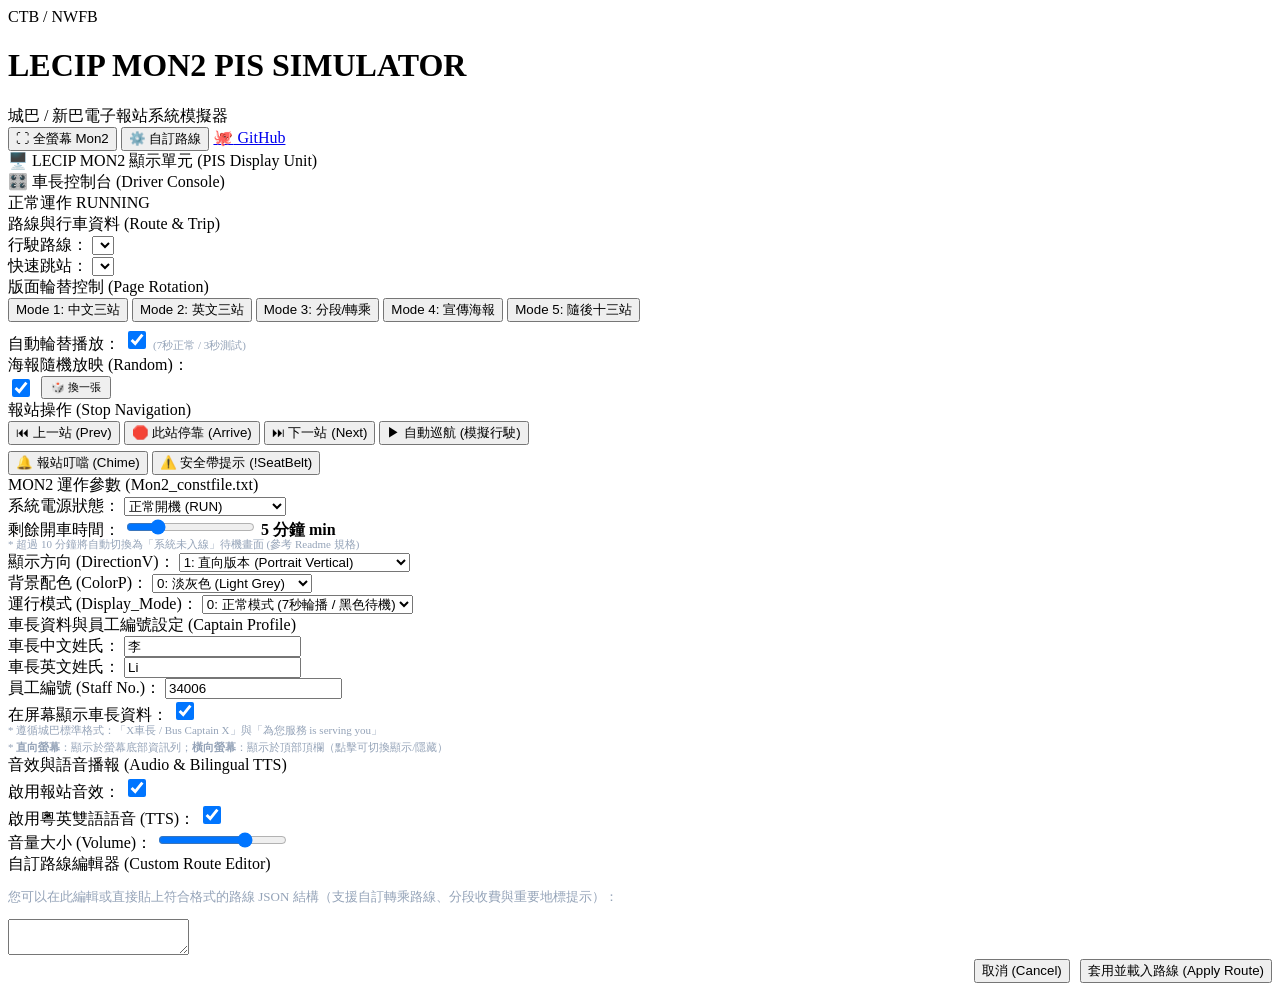
==== index.html @ 0ca1d541 "Add files via upload" ====
<!DOCTYPE html>
<html lang="zh-HK">
<head>
  <meta charset="UTF-8">
  <meta name="viewport" content="width=device-width, initial-scale=1.0">
  <title>CTB LECIP MON2 SIMULATOR | 城巴旅客資訊系統模擬器</title>
  <link rel="stylesheet" href="css/style.css">
</head>
<body>
  <!-- Top Navigation Bar -->
  <header class="app-topbar">
    <div class="brand-title">
      <span class="ctb-badge">CTB / NWFB</span>
      <h1 class="app-title-text">LECIP MON2 PIS SIMULATOR</h1>
      <span class="app-subtitle">城巴 / 新巴電子報站系統模擬器</span>
    </div>
    <div class="topbar-actions">
      <button class="btn-top" id="btn-fullscreen" title="全螢幕顯示報站屏幕">
        <span>⛶</span> 全螢幕 Mon2
      </button>
      <button class="btn-top" id="btn-custom-route" title="檢視或匯入自訂路線 JSON">
        <span>⚙️</span> 自訂路線
      </button>
      <a href="https://github.com" target="_blank" class="btn-top" title="GitHub 倉庫">
        <span>🐙</span> GitHub
      </a>
    </div>
  </header>

  <!-- Main Workspace -->
  <div class="app-workspace">
    <!-- Left: Mon2 Screen Viewport -->
    <div class="display-viewport-container">
      <div class="viewport-toolbar">
        <span>🖥️ LECIP MON2 顯示單元 (PIS Display Unit)</span>
      </div>

      <div class="screen-housing">
        <div class="housing-bolt bolt-tl"></div>
        <div class="housing-bolt bolt-tr"></div>
        <div class="housing-bolt bolt-bl"></div>
        <div class="housing-bolt bolt-br"></div>

        <!-- Render Target -->
        <div id="mon2-display-container"></div>
      </div>
    </div>

    <!-- Right: Driver / Simulator Control Console -->
    <div class="control-console">
      <div class="console-header">
        <div class="console-title">
          <span>🎛️ 車長控制台 (Driver Console)</span>
        </div>
        <div class="console-status-pill" id="console-status-pill">
          正常運作 RUNNING
        </div>
      </div>

      <!-- 1. Route & Trip Selector -->
      <div class="console-section">
        <div class="section-label">路線與行車資料 (Route & Trip)</div>
        <div class="form-row">
          <label for="ctrl-route-select">行駛路線：</label>
          <select id="ctrl-route-select" class="form-select">
            <!-- Dynamically populated -->
          </select>
        </div>
        <div class="form-row">
          <label for="ctrl-stop-select">快速跳站：</label>
          <select id="ctrl-stop-select" class="form-select">
            <!-- Dynamically populated -->
          </select>
        </div>
      </div>

      <!-- 2.5 版面輪替控制 (Page Rotation Controls) -->
      <div class="console-section">
        <div class="section-label">版面輪替控制 (Page Rotation)</div>
        <div class="rotation-pills-bar">
          <button class="btn-pill pill-active" data-mode="1" id="pill-m1">Mode 1: 中文三站</button>
          <button class="btn-pill" data-mode="2" id="pill-m2">Mode 2: 英文三站</button>
          <button class="btn-pill" data-mode="3" id="pill-m3">Mode 3: 分段/轉乘</button>
          <button class="btn-pill" data-mode="4" id="pill-m4">Mode 4: 宣傳海報</button>
          <button class="btn-pill" data-mode="5" id="pill-m5">Mode 5: 隨後十三站</button>
        </div>
        <div class="form-row" style="margin-top: 6px;">
          <label for="ctrl-cycle-enable">自動輪替播放：</label>
          <input type="checkbox" id="ctrl-cycle-enable" checked style="width: 18px; height: 18px;">
          <span style="font-size: 11px; color: #94A3B8;">(7秒正常 / 3秒測試)</span>
        </div>
        <div class="form-row">
          <label for="ctrl-random-poster">海報隨機放映 (Random)：</label>
          <div style="display: flex; align-items: center; gap: 8px;">
            <input type="checkbox" id="ctrl-random-poster" checked style="width: 18px; height: 18px;" title="實車邏輯：海報隨機抽取播放">
            <button class="btn-top" id="btn-shuffle-poster" style="padding: 2px 8px; font-size: 11px;" title="立即隨機更換下一張海報">🎲 換一張</button>
          </div>
        </div>
      </div>

      <!-- 2. Primary Navigation Controls -->
      <div class="console-section">
        <div class="section-label">報站操作 (Stop Navigation)</div>
        <div class="controls-grid">
          <button class="btn-ctrl" id="btn-prev-stop" title="回到上一站">
            <span>⏮</span> 上一站 (Prev)
          </button>
          <button class="btn-ctrl btn-success" id="btn-arrive-stop" title="切換為「此站 This stop」狀態">
            <span>🛑</span> 此站停靠 (Arrive)
          </button>
          <button class="btn-ctrl btn-primary" id="btn-next-stop" title="開車前往下一站">
            <span>⏭</span> 下一站 (Next)
          </button>
          <button class="btn-ctrl" id="btn-auto-play" title="以定時器模擬自動行駛">
            <span>▶</span> 自動巡航 (模擬行駛)
          </button>
        </div>

        <div class="controls-grid" style="margin-top: 6px;">
          <button class="btn-ctrl" id="btn-chime-only" title="播放經典叮噹提示音">
            <span>🔔</span> 報站叮噹 (Chime)
          </button>
          <button class="btn-ctrl" id="btn-seatbelt-alert" title="觸發 !SeatBelt 安全帶警報">
            <span>⚠️</span> 安全帶提示 (!SeatBelt)
          </button>
        </div>
      </div>

      <!-- 3. Mon2 Parameter Configurations (From OMSI 2 Mon2_constfile) -->
      <div class="console-section">
        <div class="section-label">MON2 運作參數 (Mon2_constfile.txt)</div>

        <div class="form-row">
          <label for="ctrl-power-select">系統電源狀態：</label>
          <select id="ctrl-power-select" class="form-select">
            <option value="RUN" selected>正常開機 (RUN)</option>
            <option value="STANDBY">待機未入線 (STANDBY)</option>
            <option value="OFF">關閉電源 (OFF)</option>
          </select>
        </div>

        <div class="form-row">
          <label for="ctrl-dep-timer">剩餘開車時間：</label>
          <input type="range" id="ctrl-dep-timer" min="1" max="20" value="5" style="flex:1;">
          <span id="val-dep-timer" style="min-width: 80px; text-align: right; font-weight: bold;">5 分鐘 min</span>
        </div>
        <div style="font-size: 11px; color: #94A3B8; margin-top: -4px;">
          * 超過 10 分鐘將自動切換為「系統未入線」待機畫面 (參考 Readme 規格)
        </div>

        <div class="form-row">
          <label for="ctrl-orient-select">顯示方向 (DirectionV)：</label>
          <select id="ctrl-orient-select" class="form-select">
            <option value="1" selected>1: 直向版本 (Portrait Vertical)</option>
            <option value="0">0: 橫向版本 (Landscape Horizontal)</option>
          </select>
        </div>

        <div class="form-row">
          <label for="ctrl-color-select">背景配色 (ColorP)：</label>
          <select id="ctrl-color-select" class="form-select">
            <option value="0" selected>0: 淡灰色 (Light Grey)</option>
            <option value="1">1: 淡紫色 (Light Purple)</option>
          </select>
        </div>

        <div class="form-row">
          <label for="ctrl-mode-select">運行模式 (Display_Mode)：</label>
          <select id="ctrl-mode-select" class="form-select">
            <option value="0" selected>0: 正常模式 (7秒輪播 / 黑色待機)</option>
            <option value="1">1: 測試模式 (3秒輪播 / 藍色待機)</option>
          </select>
        </div>

      </div>

      <!-- 4. 車長資料與員工編號自訂 (Captain Profile & Driver ID) -->
      <div class="console-section">
        <div class="section-label">車長資料與員工編號設定 (Captain Profile)</div>
        <div class="form-row">
          <label for="ctrl-driver-surname-zh">車長中文姓氏：</label>
          <input type="text" id="ctrl-driver-surname-zh" value="李" class="form-input" placeholder="例如 李 或 黃">
        </div>
        <div class="form-row">
          <label for="ctrl-driver-surname-en">車長英文姓氏：</label>
          <input type="text" id="ctrl-driver-surname-en" value="Li" class="form-input" placeholder="例如 Li 或 Huang">
        </div>
        <div class="form-row">
          <label for="ctrl-driver-id">員工編號 (Staff No.)：</label>
          <input type="text" id="ctrl-driver-id" value="34006" class="form-input" placeholder="例如 34006 或 62075">
        </div>
        <div class="form-row">
          <label for="ctrl-driver-logged">在屏幕顯示車長資料：</label>
          <input type="checkbox" id="ctrl-driver-logged" checked style="width: 18px; height: 18px;">
        </div>
        <div style="font-size: 11px; color: #94A3B8; margin-top: -4px; line-height: 1.5;">
          * 遵循城巴標準格式：「X車長 / Bus Captain X」與「為您服務 is serving you」<br>
          * <strong>直向螢幕</strong>：顯示於螢幕底部資訊列；<strong>橫向螢幕</strong>：顯示於頂部頂欄（點擊可切換顯示/隱藏）
        </div>
      </div>

      <!-- 4. Audio & Bilingual TTS -->
      <div class="console-section">
        <div class="section-label">音效與語音播報 (Audio & Bilingual TTS)</div>
        <div class="form-row">
          <label>啟用報站音效：</label>
          <input type="checkbox" id="ctrl-audio-enable" checked style="width: 18px; height: 18px;">
        </div>
        <div class="form-row">
          <label>啟用粵英雙語語音 (TTS)：</label>
          <input type="checkbox" id="ctrl-tts-enable" checked style="width: 18px; height: 18px;">
        </div>
        <div class="form-row">
          <label for="ctrl-volume">音量大小 (Volume)：</label>
          <input type="range" id="ctrl-volume" min="0" max="1" step="0.05" value="0.7" style="flex:1;">
        </div>
      </div>
    </div>
  </div>

  <!-- Custom Route JSON Modal -->
  <div id="custom-modal" class="modal-overlay hidden">
    <div class="modal-card">
      <div class="modal-title">自訂路線編輯器 (Custom Route Editor)</div>
      <p style="font-size: 13px; color: #94A3B8;">
        您可以在此編輯或直接貼上符合格式的路線 JSON 結構（支援自訂轉乘路線、分段收費與重要地標提示）：
      </p>
      <textarea id="custom-json-input" class="json-textarea"></textarea>
      <div style="display: flex; justify-content: flex-end; gap: 10px;">
        <button class="btn-ctrl" id="btn-close-modal">取消 (Cancel)</button>
        <button class="btn-ctrl btn-primary" id="btn-save-custom">套用並載入路線 (Apply Route)</button>
      </div>
    </div>
  </div>

  <!-- Scripts -->
  <script src="js/data.js"></script>
  <script src="js/audio.js"></script>
  <script src="js/mon2-display.js"></script>
  <script src="js/controller.js"></script>
  <script src="js/app.js"></script>
</body>
</html>
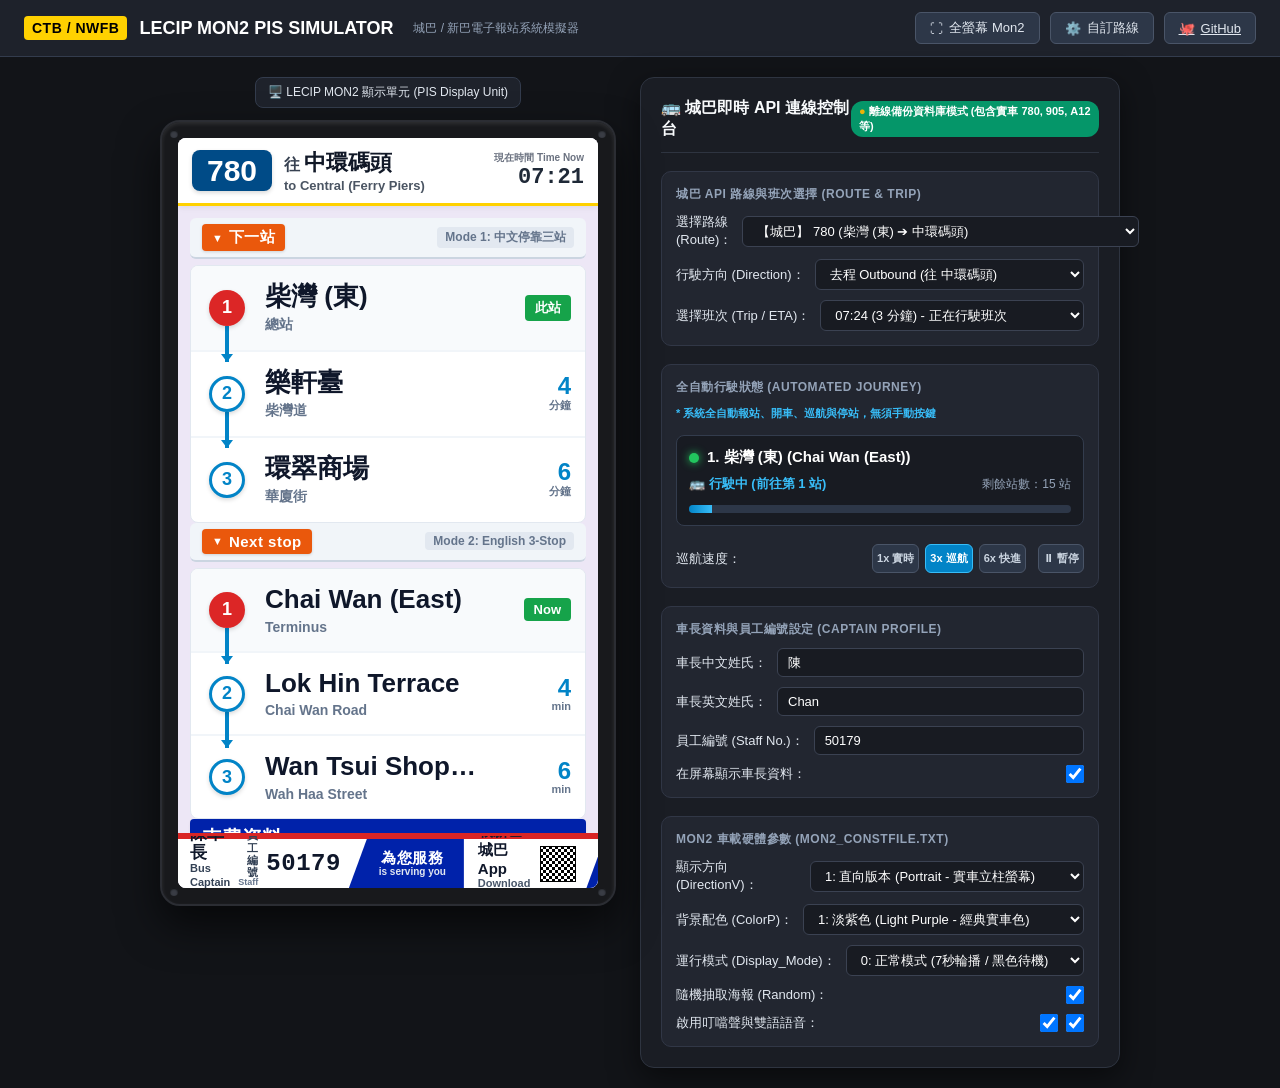
==== commit a40d6d69: "Add files via upload" ====
--- a/index.html
+++ b/index.html
@@ -46,124 +46,121 @@
       </div>
     </div>
 
-    <!-- Right: Driver / Simulator Control Console -->
+    <!-- Right: Driver / Simulator Control Console (Automated Citybus API Engine) -->
     <div class="control-console">
       <div class="console-header">
         <div class="console-title">
-          <span>🎛️ 車長控制台 (Driver Console)</span>
-        </div>
-        <div class="console-status-pill" id="console-status-pill">
-          正常運作 RUNNING
-        </div>
-      </div>
-
-      <!-- 1. Route & Trip Selector -->
-      <div class="console-section">
-        <div class="section-label">路線與行車資料 (Route & Trip)</div>
-        <div class="form-row">
-          <label for="ctrl-route-select">行駛路線：</label>
-          <select id="ctrl-route-select" class="form-select">
-            <!-- Dynamically populated -->
-          </select>
-        </div>
-        <div class="form-row">
-          <label for="ctrl-stop-select">快速跳站：</label>
-          <select id="ctrl-stop-select" class="form-select">
-            <!-- Dynamically populated -->
-          </select>
-        </div>
-      </div>
-
-      <!-- 2.5 版面輪替控制 (Page Rotation Controls) -->
-      <div class="console-section">
-        <div class="section-label">版面輪替控制 (Page Rotation)</div>
-        <div class="rotation-pills-bar">
-          <button class="btn-pill pill-active" data-mode="1" id="pill-m1">Mode 1: 中文三站</button>
-          <button class="btn-pill" data-mode="2" id="pill-m2">Mode 2: 英文三站</button>
-          <button class="btn-pill" data-mode="3" id="pill-m3">Mode 3: 分段/轉乘</button>
-          <button class="btn-pill" data-mode="4" id="pill-m4">Mode 4: 宣傳海報</button>
-          <button class="btn-pill" data-mode="5" id="pill-m5">Mode 5: 隨後十三站</button>
-        </div>
-        <div class="form-row" style="margin-top: 6px;">
-          <label for="ctrl-cycle-enable">自動輪替播放：</label>
-          <input type="checkbox" id="ctrl-cycle-enable" checked style="width: 18px; height: 18px;">
-          <span style="font-size: 11px; color: #94A3B8;">(7秒正常 / 3秒測試)</span>
-        </div>
-        <div class="form-row">
-          <label for="ctrl-random-poster">海報隨機放映 (Random)：</label>
-          <div style="display: flex; align-items: center; gap: 8px;">
-            <input type="checkbox" id="ctrl-random-poster" checked style="width: 18px; height: 18px;" title="實車邏輯：海報隨機抽取播放">
-            <button class="btn-top" id="btn-shuffle-poster" style="padding: 2px 8px; font-size: 11px;" title="立即隨機更換下一張海報">🎲 換一張</button>
-          </div>
-        </div>
-      </div>
-
-      <!-- 2. Primary Navigation Controls -->
-      <div class="console-section">
-        <div class="section-label">報站操作 (Stop Navigation)</div>
-        <div class="controls-grid">
-          <button class="btn-ctrl" id="btn-prev-stop" title="回到上一站">
-            <span>⏮</span> 上一站 (Prev)
-          </button>
-          <button class="btn-ctrl btn-success" id="btn-arrive-stop" title="切換為「此站 This stop」狀態">
-            <span>🛑</span> 此站停靠 (Arrive)
-          </button>
-          <button class="btn-ctrl btn-primary" id="btn-next-stop" title="開車前往下一站">
-            <span>⏭</span> 下一站 (Next)
-          </button>
-          <button class="btn-ctrl" id="btn-auto-play" title="以定時器模擬自動行駛">
-            <span>▶</span> 自動巡航 (模擬行駛)
-          </button>
-        </div>
-
-        <div class="controls-grid" style="margin-top: 6px;">
-          <button class="btn-ctrl" id="btn-chime-only" title="播放經典叮噹提示音">
-            <span>🔔</span> 報站叮噹 (Chime)
-          </button>
-          <button class="btn-ctrl" id="btn-seatbelt-alert" title="觸發 !SeatBelt 安全帶警報">
-            <span>⚠️</span> 安全帶提示 (!SeatBelt)
-          </button>
-        </div>
-      </div>
-
-      <!-- 3. Mon2 Parameter Configurations (From OMSI 2 Mon2_constfile) -->
-      <div class="console-section">
-        <div class="section-label">MON2 運作參數 (Mon2_constfile.txt)</div>
-
-        <div class="form-row">
-          <label for="ctrl-power-select">系統電源狀態：</label>
-          <select id="ctrl-power-select" class="form-select">
-            <option value="RUN" selected>正常開機 (RUN)</option>
-            <option value="STANDBY">待機未入線 (STANDBY)</option>
-            <option value="OFF">關閉電源 (OFF)</option>
-          </select>
-        </div>
-
-        <div class="form-row">
-          <label for="ctrl-dep-timer">剩餘開車時間：</label>
-          <input type="range" id="ctrl-dep-timer" min="1" max="20" value="5" style="flex:1;">
-          <span id="val-dep-timer" style="min-width: 80px; text-align: right; font-weight: bold;">5 分鐘 min</span>
-        </div>
-        <div style="font-size: 11px; color: #94A3B8; margin-top: -4px;">
-          * 超過 10 分鐘將自動切換為「系統未入線」待機畫面 (參考 Readme 規格)
-        </div>
-
+          <span>🚌 城巴即時 API 連線控制台</span>
+        </div>
+        <div class="console-status-pill" id="api-status-badge">
+          ● 連接 DATA.GOV.HK API...
+        </div>
+      </div>
+
+      <!-- 1. Citybus API: Route, Direction & Trip (路線、方向、班次選擇) -->
+      <div class="console-section">
+        <div class="section-label">城巴 API 路線與班次選擇 (Route & Trip)</div>
+        
+        <div class="form-row">
+          <label for="api-route-select">選擇路線 (Route)：</label>
+          <select id="api-route-select" class="form-select">
+            <option value="780">【城巴】780 (柴灣(東) ➔ 中環碼頭)</option>
+            <option value="905">【城巴】905 (會展站 ➔ 荔枝角(盈暉臺))</option>
+            <option value="A12">【機場快線】A12 (機場 ➔ 小西灣(藍灣半島))</option>
+            <option value="702">【城巴】702 (海麗邨 ➔ 又一村(達之路))</option>
+            <option value="A21">【機場快線】A21 (紅磡站 ➔ 機場)</option>
+            <option value="8P">【城巴】8P (小西灣 ➔ 灣仔北)</option>
+            <option value="H1">【人力車】H1 (中環天星碼頭 ➔ 尖沙咀)</option>
+          </select>
+        </div>
+
+        <div class="form-row">
+          <label for="api-dir-select">行駛方向 (Direction)：</label>
+          <select id="api-dir-select" class="form-select">
+            <option value="outbound" selected>去程 Outbound</option>
+            <option value="inbound">回程 Inbound</option>
+          </select>
+        </div>
+
+        <div class="form-row">
+          <label for="api-trip-select">選擇班次 (Trip / ETA)：</label>
+          <select id="api-trip-select" class="form-select">
+            <option value="trip_1">正在獲取即時班次抵站時間...</option>
+          </select>
+        </div>
+      </div>
+
+      <!-- 2. Fully Automated Trip Engine (全自動行駛進度，無任何手動按鍵) -->
+      <div class="console-section">
+        <div class="section-label">全自動行駛狀態 (Automated Journey)</div>
+        <div style="font-size: 11px; color: #38BDF8; font-weight: bold; margin-bottom: 4px;">
+          * 系統全自動報站、開車、巡航與停站，無須手動按鍵
+        </div>
+
+        <div class="trip-live-card">
+          <div class="live-stop-header">
+            <span class="live-pulse-dot"></span>
+            <span id="live-current-stop-name" style="font-size: 15px; font-weight: 900; color: #FFF;">載入中...</span>
+          </div>
+          <div class="live-status-row">
+            <div id="live-trip-status-text" style="font-size: 13px; font-weight: 700;">🚌 行駛中</div>
+            <div id="live-remaining-stops" style="font-size: 12px; color: #94A3B8;">剩餘站數：計算中</div>
+          </div>
+          <div class="live-progress-container">
+            <div class="live-progress-bar" id="live-trip-progress-bar" style="width: 10%;"></div>
+          </div>
+        </div>
+
+        <!-- Speed Controls -->
+        <div class="form-row" style="margin-top: 8px;">
+          <label>巡航速度：</label>
+          <div class="speed-buttons-group">
+            <button class="btn-pill" id="btn-speed-1" title="1x 實時真實時間">1x 實時</button>
+            <button class="btn-pill pill-active" id="btn-speed-3" title="3x 常用巡航">3x 巡航</button>
+            <button class="btn-pill" id="btn-speed-6" title="6x 快速演示">6x 快進</button>
+            <button class="btn-pill btn-danger" id="btn-trip-pause" style="margin-left: 6px;"><span>⏸</span> 暫停</button>
+          </div>
+        </div>
+      </div>
+
+      <!-- 3. Driver & Vehicle Configuration (車長自訂與車載設定) -->
+      <div class="console-section">
+        <div class="section-label">車長資料與員工編號設定 (Captain Profile)</div>
+        <div class="form-row">
+          <label for="ctrl-driver-surname-zh">車長中文姓氏：</label>
+          <input type="text" id="ctrl-driver-surname-zh" value="陳" class="form-input" placeholder="例如 陳 或 李">
+        </div>
+        <div class="form-row">
+          <label for="ctrl-driver-surname-en">車長英文姓氏：</label>
+          <input type="text" id="ctrl-driver-surname-en" value="Chan" class="form-input" placeholder="例如 Chan 或 Li">
+        </div>
+        <div class="form-row">
+          <label for="ctrl-driver-id">員工編號 (Staff No.)：</label>
+          <input type="text" id="ctrl-driver-id" value="50179" class="form-input" placeholder="例如 50179">
+        </div>
+        <div class="form-row">
+          <label for="ctrl-driver-logged">在屏幕顯示車長資料：</label>
+          <input type="checkbox" id="ctrl-driver-logged" checked style="width: 18px; height: 18px;">
+        </div>
+      </div>
+
+      <!-- 4. Mon2 Hardware Parameters -->
+      <div class="console-section">
+        <div class="section-label">MON2 車載硬體參數 (Mon2_constfile.txt)</div>
         <div class="form-row">
           <label for="ctrl-orient-select">顯示方向 (DirectionV)：</label>
           <select id="ctrl-orient-select" class="form-select">
-            <option value="1" selected>1: 直向版本 (Portrait Vertical)</option>
-            <option value="0">0: 橫向版本 (Landscape Horizontal)</option>
-          </select>
-        </div>
-
+            <option value="1" selected>1: 直向版本 (Portrait - 實車立柱螢幕)</option>
+            <option value="0">0: 橫向版本 (Landscape - 實車橫向螢幕)</option>
+          </select>
+        </div>
         <div class="form-row">
           <label for="ctrl-color-select">背景配色 (ColorP)：</label>
           <select id="ctrl-color-select" class="form-select">
-            <option value="0" selected>0: 淡灰色 (Light Grey)</option>
-            <option value="1">1: 淡紫色 (Light Purple)</option>
-          </select>
-        </div>
-
+            <option value="1" selected>1: 淡紫色 (Light Purple - 經典實車色)</option>
+            <option value="0">0: 淡灰色 (Light Grey)</option>
+          </select>
+        </div>
         <div class="form-row">
           <label for="ctrl-mode-select">運行模式 (Display_Mode)：</label>
           <select id="ctrl-mode-select" class="form-select">
@@ -171,51 +168,18 @@
             <option value="1">1: 測試模式 (3秒輪播 / 藍色待機)</option>
           </select>
         </div>
-
-      </div>
-
-      <!-- 4. 車長資料與員工編號自訂 (Captain Profile & Driver ID) -->
-      <div class="console-section">
-        <div class="section-label">車長資料與員工編號設定 (Captain Profile)</div>
-        <div class="form-row">
-          <label for="ctrl-driver-surname-zh">車長中文姓氏：</label>
-          <input type="text" id="ctrl-driver-surname-zh" value="李" class="form-input" placeholder="例如 李 或 黃">
-        </div>
-        <div class="form-row">
-          <label for="ctrl-driver-surname-en">車長英文姓氏：</label>
-          <input type="text" id="ctrl-driver-surname-en" value="Li" class="form-input" placeholder="例如 Li 或 Huang">
-        </div>
-        <div class="form-row">
-          <label for="ctrl-driver-id">員工編號 (Staff No.)：</label>
-          <input type="text" id="ctrl-driver-id" value="34006" class="form-input" placeholder="例如 34006 或 62075">
-        </div>
-        <div class="form-row">
-          <label for="ctrl-driver-logged">在屏幕顯示車長資料：</label>
-          <input type="checkbox" id="ctrl-driver-logged" checked style="width: 18px; height: 18px;">
-        </div>
-        <div style="font-size: 11px; color: #94A3B8; margin-top: -4px; line-height: 1.5;">
-          * 遵循城巴標準格式：「X車長 / Bus Captain X」與「為您服務 is serving you」<br>
-          * <strong>直向螢幕</strong>：顯示於螢幕底部資訊列；<strong>橫向螢幕</strong>：顯示於頂部頂欄（點擊可切換顯示/隱藏）
-        </div>
-      </div>
-
-      <!-- 4. Audio & Bilingual TTS -->
-      <div class="console-section">
-        <div class="section-label">音效與語音播報 (Audio & Bilingual TTS)</div>
-        <div class="form-row">
-          <label>啟用報站音效：</label>
-          <input type="checkbox" id="ctrl-audio-enable" checked style="width: 18px; height: 18px;">
-        </div>
-        <div class="form-row">
-          <label>啟用粵英雙語語音 (TTS)：</label>
-          <input type="checkbox" id="ctrl-tts-enable" checked style="width: 18px; height: 18px;">
-        </div>
-        <div class="form-row">
-          <label for="ctrl-volume">音量大小 (Volume)：</label>
-          <input type="range" id="ctrl-volume" min="0" max="1" step="0.05" value="0.7" style="flex:1;">
-        </div>
-      </div>
-    </div>
+        <div class="form-row">
+          <label for="ctrl-random-poster">隨機抽取海報 (Random)：</label>
+          <input type="checkbox" id="ctrl-random-poster" checked style="width: 18px; height: 18px;">
+        </div>
+        <div class="form-row">
+          <label for="ctrl-audio-enable">啟用叮噹聲與雙語語音：</label>
+          <div style="display: flex; gap: 8px;">
+            <input type="checkbox" id="ctrl-audio-enable" checked style="width: 18px; height: 18px;">
+            <input type="checkbox" id="ctrl-tts-enable" checked style="width: 18px; height: 18px;" title="粵英雙語語音廣播">
+          </div>
+        </div>
+      </div></div>
   </div>
 
   <!-- Custom Route JSON Modal -->
@@ -235,6 +199,7 @@
 
   <!-- Scripts -->
   <script src="js/data.js"></script>
+  <script src="js/ctb-api.js"></script>
   <script src="js/audio.js"></script>
   <script src="js/mon2-display.js"></script>
   <script src="js/controller.js"></script>
--- a/css/style.css
+++ b/css/style.css
@@ -0,0 +1,2568 @@
+/* ==========================================================================
+   CTB LECIP MON2 SIMULATOR - STYLESHEET
+   Authentic Citybus / NWFB LECIP Mon2 Passenger Information System (PIS)
+   ========================================================================== */
+
+:root {
+  --ctb-yellow: #FFD100;
+  --ctb-blue: #004B87;
+  --ctb-red: #D92525;
+  --ctb-navy: #002B49;
+  --cityflyer-red: #7A0016;
+  --cityflyer-gold: #E5A823;
+  --rickshaw-red: #8B1E1E;
+  --nwfb-orange: #FF6600;
+  --nwfb-green: #008060;
+  --screen-grey-bg: #EAEBED;
+  --screen-purple-bg: #EDE7F6;
+  --lcd-border: #262626;
+  --font-family: -apple-system, BlinkMacSystemFont, "Segoe UI", "PingFang HK", "Noto Sans HK", "Microsoft JhengHei", Roboto, sans-serif;
+}
+
+* {
+  box-sizing: border-box;
+  margin: 0;
+  padding: 0;
+}
+
+body {
+  font-family: var(--font-family);
+  background: #121418;
+  color: #E2E8F0;
+  min-height: 100vh;
+  display: flex;
+  flex-direction: column;
+  overflow-x: hidden;
+}
+
+/* App Header */
+.app-topbar {
+  background: #1E222B;
+  border-bottom: 1px solid #333C4D;
+  padding: 12px 24px;
+  display: flex;
+  justify-content: space-between;
+  align-items: center;
+  flex-wrap: wrap;
+  gap: 12px;
+}
+
+.brand-title {
+  display: flex;
+  align-items: center;
+  gap: 12px;
+}
+
+.ctb-badge {
+  background: var(--ctb-yellow);
+  color: #000;
+  font-weight: 900;
+  font-size: 14px;
+  padding: 4px 8px;
+  border-radius: 4px;
+  letter-spacing: 0.5px;
+}
+
+.app-title-text {
+  font-size: 18px;
+  font-weight: 700;
+  color: #FFF;
+}
+
+.app-subtitle {
+  font-size: 12px;
+  color: #94A3B8;
+  margin-left: 8px;
+}
+
+.topbar-actions {
+  display: flex;
+  gap: 10px;
+}
+
+.btn-top {
+  background: #2D3748;
+  color: #E2E8F0;
+  border: 1px solid #4A5568;
+  padding: 6px 14px;
+  border-radius: 6px;
+  font-size: 13px;
+  cursor: pointer;
+  display: inline-flex;
+  align-items: center;
+  gap: 6px;
+  transition: all 0.2s;
+}
+
+.btn-top:hover {
+  background: #3B475A;
+  color: #FFF;
+}
+
+/* Main Workspace Layout */
+.app-workspace {
+  display: flex;
+  flex: 1;
+  padding: 20px;
+  gap: 24px;
+  justify-content: center;
+  align-items: flex-start;
+  max-width: 1500px;
+  margin: 0 auto;
+  width: 100%;
+}
+
+/* Left: Display Viewport */
+.display-viewport-container {
+  display: flex;
+  flex-direction: column;
+  align-items: center;
+  gap: 12px;
+}
+
+.viewport-toolbar {
+  display: flex;
+  gap: 8px;
+  background: #1E222B;
+  padding: 6px 12px;
+  border-radius: 8px;
+  border: 1px solid #333C4D;
+  font-size: 12px;
+}
+
+.screen-housing {
+  background: #18191C;
+  padding: 16px;
+  border-radius: 20px;
+  box-shadow: 0 20px 40px rgba(0,0,0,0.6), inset 0 2px 4px rgba(255,255,255,0.1);
+  border: 2px solid #2B2D33;
+  position: relative;
+}
+
+.housing-bolt {
+  position: absolute;
+  width: 8px;
+  height: 8px;
+  background: #3A3D45;
+  border-radius: 50%;
+  box-shadow: inset 0 1px 2px rgba(0,0,0,0.8);
+}
+.bolt-tl { top: 8px; left: 8px; }
+.bolt-tr { top: 8px; right: 8px; }
+.bolt-bl { bottom: 8px; left: 8px; }
+.bolt-br { bottom: 8px; right: 8px; }
+
+/* The Mon2 Screen Frame */
+.mon2-frame {
+  background: var(--screen-grey-bg);
+  color: #111827;
+  overflow: hidden;
+  position: relative;
+  display: flex;
+  flex-direction: column;
+  box-shadow: inset 0 0 10px rgba(0,0,0,0.25);
+  transition: all 0.3s cubic-bezier(0.4, 0, 0.2, 1);
+  user-select: none;
+}
+
+/* Aspect Ratios: Vertical (9:16 ~ 420x746) vs Horizontal (16:9 ~ 720x405) */
+.mon2-frame.vertical {
+  width: 420px;
+  height: 750px;
+  border-radius: 8px;
+}
+
+.mon2-frame.horizontal {
+  width: 760px;
+  height: 440px;
+  border-radius: 8px;
+}
+
+/* Theme Variations */
+.mon2-frame.theme-grey {
+  --mon2-bg: var(--screen-grey-bg);
+  --mon2-card-bg: #FFFFFF;
+}
+
+.mon2-frame.theme-purple {
+  --mon2-bg: var(--screen-purple-bg);
+  --mon2-card-bg: #FAF5FF;
+}
+
+/* Screen Layers */
+.screen-layer {
+  position: absolute;
+  top: 0;
+  left: 0;
+  width: 100%;
+  height: 100%;
+  display: flex;
+  flex-direction: column;
+  background: var(--mon2-bg);
+}
+
+.screen-layer.hidden {
+  display: none !important;
+}
+
+#screen-off {
+  background: #080808;
+  box-shadow: inset 0 0 40px rgba(0,0,0,0.9);
+  z-index: 100;
+}
+
+/* Standby Screens */
+#screen-standby {
+  z-index: 90;
+  background: #0F172A;
+  color: #F8FAFC;
+  justify-content: center;
+  align-items: center;
+  padding: 30px;
+  text-align: center;
+}
+
+/* Test Mode Blue Screen (Display_Mode=1 in Readme) */
+.mon2-frame.display-mode-blue #screen-standby {
+  background: #0044AA !important;
+  color: #FFFFFF !important;
+}
+
+.standby-content {
+  display: flex;
+  flex-direction: column;
+  align-items: center;
+  gap: 16px;
+}
+
+.standby-logo .brand-text {
+  font-size: 24px;
+  font-weight: 900;
+  letter-spacing: 2px;
+  color: var(--ctb-yellow);
+  text-shadow: 0 2px 4px rgba(0,0,0,0.5);
+}
+
+.standby-title {
+  font-size: 32px;
+  font-weight: 800;
+  letter-spacing: 1px;
+}
+
+.standby-en {
+  font-size: 16px;
+  font-weight: 600;
+  color: #94A3B8;
+  letter-spacing: 2px;
+}
+
+.standby-clock {
+  font-size: 48px;
+  font-family: "Courier New", monospace;
+  font-weight: 900;
+  color: #38BDF8;
+  background: rgba(0,0,0,0.4);
+  padding: 8px 24px;
+  border-radius: 8px;
+  margin: 10px 0;
+}
+
+.standby-msg {
+  font-size: 15px;
+  line-height: 1.5;
+  color: #CBD5E1;
+}
+
+.standby-qr-box {
+  margin-top: 15px;
+  display: flex;
+  align-items: center;
+  gap: 16px;
+  background: rgba(255,255,255,0.1);
+  padding: 12px 20px;
+  border-radius: 10px;
+  text-align: left;
+}
+
+.qr-mock {
+  width: 54px;
+  height: 54px;
+  background: #FFF;
+  border-radius: 4px;
+  display: flex;
+  justify-content: center;
+  align-items: center;
+  position: relative;
+}
+
+.qr-mock::before {
+  content: "";
+  position: absolute;
+  width: 42px;
+  height: 42px;
+  background: repeating-conic-gradient(#000 0% 25%, #FFF 0% 50%) 50% / 10px 10px;
+}
+
+.qr-text {
+  font-size: 13px;
+  color: #FFF;
+  line-height: 1.4;
+}
+
+/* ==========================================================================
+   MON2 ACTIVE SCREEN UI
+   ========================================================================== */
+#screen-run {
+  display: flex;
+  flex-direction: column;
+  height: 100%;
+}
+
+/* 1. Header Bar */
+.mon2-header {
+  background: #FFFFFF;
+  display: flex;
+  align-items: center;
+  padding: 10px 14px;
+  border-bottom: 3px solid var(--ctb-yellow);
+  box-shadow: 0 2px 6px rgba(0,0,0,0.06);
+  gap: 12px;
+  min-height: 68px;
+}
+
+.mode-cityflyer .mon2-header {
+  border-bottom: 3px solid var(--cityflyer-gold);
+}
+
+.mode-rickshaw .mon2-header {
+  border-bottom: 3px solid #FFD700;
+}
+
+.mode-nwfb .mon2-header {
+  border-bottom: 3px solid var(--nwfb-orange);
+}
+
+.header-route-badge {
+  background: var(--ctb-yellow);
+  color: #000;
+  font-weight: 900;
+  font-size: 30px;
+  padding: 4px 14px;
+  border-radius: 8px;
+  box-shadow: 0 2px 4px rgba(0,0,0,0.15);
+  display: flex;
+  align-items: center;
+  justify-content: center;
+  min-width: 80px;
+  line-height: 1.1;
+}
+
+.header-dest-box {
+  flex: 1;
+  display: flex;
+  flex-direction: column;
+  justify-content: center;
+  overflow: hidden;
+}
+
+.dest-zh {
+  font-size: 22px;
+  font-weight: 900;
+  color: #111827;
+  white-space: nowrap;
+  overflow: hidden;
+  text-overflow: ellipsis;
+}
+
+.dest-en {
+  font-size: 13px;
+  font-weight: 700;
+  color: #4B5563;
+  white-space: nowrap;
+  overflow: hidden;
+  text-overflow: ellipsis;
+}
+
+.header-time-box {
+  text-align: right;
+  min-width: 75px;
+}
+
+.time-label {
+  font-size: 10px;
+  font-weight: 600;
+  color: #6B7280;
+}
+
+.time-value {
+  font-size: 22px;
+  font-weight: 900;
+  color: #1F2937;
+  font-family: "Segoe UI", Roboto, monospace;
+}
+
+/* 2. Main Content Area */
+.mon2-main {
+  flex: 1;
+  position: relative;
+  overflow: hidden;
+  display: flex;
+  flex-direction: column;
+  padding: 12px;
+}
+
+.content-page {
+  flex: 1;
+  display: flex;
+  flex-direction: column;
+  animation: fadeIn 0.4s ease-out;
+}
+
+@keyframes fadeIn {
+  from { opacity: 0; transform: translateY(6px); }
+  to { opacity: 1; transform: translateY(0); }
+}
+
+/* PAGE 0: Primary Stop Announcement */
+#page-stop-primary {
+  display: flex;
+  flex-direction: column;
+  gap: 10px;
+}
+
+.stop-status-badge {
+  background: var(--ctb-blue);
+  color: #FFF;
+  display: inline-flex;
+  align-items: baseline;
+  gap: 8px;
+  padding: 5px 14px;
+  border-radius: 6px;
+  align-self: flex-start;
+  box-shadow: 0 2px 4px rgba(0,0,0,0.1);
+}
+
+.mode-cityflyer .stop-status-badge {
+  background: var(--cityflyer-red);
+}
+
+.stop-status-badge.arrived {
+  background: #16A34A !important;
+}
+
+.status-zh {
+  font-size: 18px;
+  font-weight: 900;
+}
+
+.status-en {
+  font-size: 12px;
+  font-weight: 700;
+  text-transform: capitalize;
+}
+
+.stop-number-box {
+  background: #1F2937;
+  color: #FFF;
+  font-size: 26px;
+  font-weight: 900;
+  width: 44px;
+  height: 44px;
+  border-radius: 8px;
+  display: flex;
+  align-items: center;
+  justify-content: center;
+  margin-top: -4px;
+}
+
+.stop-name-container {
+  margin-top: 4px;
+}
+
+.stop-name-zh {
+  font-size: 38px;
+  font-weight: 900;
+  color: #0F172A;
+  line-height: 1.15;
+  letter-spacing: -0.5px;
+}
+
+.stop-name-en {
+  font-size: 22px;
+  font-weight: 800;
+  color: #334155;
+  line-height: 1.2;
+  margin-top: 2px;
+}
+
+.stop-sub-title {
+  font-size: 13px;
+  font-weight: 600;
+  color: #64748B;
+  margin-top: 4px;
+}
+
+/* Landmarks & Secondary Box */
+.stop-secondary-box {
+  margin-top: 8px;
+  display: flex;
+  flex-direction: column;
+  gap: 8px;
+  flex: 1;
+}
+
+.landmarks-list {
+  display: flex;
+  flex-wrap: wrap;
+  gap: 6px;
+}
+
+.landmark-item {
+  background: #FFFFFF;
+  color: #1E293B;
+  font-size: 13px;
+  font-weight: 700;
+  padding: 4px 10px;
+  border-radius: 6px;
+  border: 1px solid #CBD5E1;
+  box-shadow: 0 1px 2px rgba(0,0,0,0.04);
+}
+
+.special-notice-card {
+  background: #FFFBEB;
+  border: 1.5px solid #F59E0B;
+  border-radius: 8px;
+  padding: 10px 12px;
+  display: flex;
+  gap: 10px;
+  box-shadow: 0 2px 4px rgba(245,158,11,0.1);
+}
+
+.special-notice-card.hidden {
+  display: none;
+}
+
+.notice-icon {
+  font-size: 20px;
+}
+
+.notice-body {
+  flex: 1;
+}
+
+.notice-zh {
+  font-size: 12px;
+  font-weight: 800;
+  color: #92400E;
+  line-height: 1.4;
+}
+
+.notice-en {
+  font-size: 11px;
+  font-weight: 600;
+  color: #B45309;
+  line-height: 1.3;
+  margin-top: 4px;
+}
+
+/* Terminus Alert Card */
+.terminus-alert-card {
+  margin-top: auto;
+  background: linear-gradient(135deg, #1E293B, #0F172A);
+  color: #FFF;
+  padding: 18px;
+  border-radius: 12px;
+  text-align: center;
+  border: 2px solid var(--ctb-yellow);
+  box-shadow: 0 4px 12px rgba(0,0,0,0.2);
+}
+
+.terminus-title {
+  font-size: 24px;
+  font-weight: 900;
+  color: var(--ctb-yellow);
+  letter-spacing: 1px;
+}
+
+.terminus-desc {
+  font-size: 14px;
+  font-weight: 700;
+  margin-top: 8px;
+  line-height: 1.4;
+}
+
+.terminus-thanks {
+  font-size: 11px;
+  color: #94A3B8;
+  margin-top: 10px;
+}
+
+/* Section Title Bar (For pages 1 & 2) */
+.section-title-bar {
+  background: #FFFFFF;
+  padding: 8px 14px;
+  border-radius: 8px;
+  display: flex;
+  align-items: baseline;
+  gap: 8px;
+  box-shadow: 0 1px 3px rgba(0,0,0,0.06);
+  border-left: 4px solid var(--ctb-blue);
+  margin-bottom: 10px;
+}
+
+.section-title-bar.interchange-header {
+  border-left-color: #059669;
+}
+
+.bar-zh {
+  font-size: 18px;
+  font-weight: 900;
+  color: #0F172A;
+}
+
+.bar-en {
+  font-size: 13px;
+  font-weight: 700;
+  color: #64748B;
+}
+
+.page-indicator {
+  margin-left: auto;
+  font-size: 12px;
+  font-weight: 800;
+  color: #94A3B8;
+}
+
+/* PAGE 1: Upcoming Stops Progression */
+.upcoming-stops-list {
+  display: flex;
+  flex-direction: column;
+  gap: 8px;
+  flex: 1;
+}
+
+.progress-stop-row {
+  background: #FFFFFF;
+  border-radius: 8px;
+  padding: 10px 14px;
+  display: flex;
+  align-items: center;
+  gap: 12px;
+  border: 1px solid #E2E8F0;
+  transition: all 0.2s;
+}
+
+.progress-stop-row.current-stop {
+  border: 2px solid var(--ctb-blue);
+  background: #EFF6FF;
+}
+
+.stop-dot-col {
+  display: flex;
+  flex-direction: column;
+  align-items: center;
+  position: relative;
+  width: 16px;
+}
+
+.stop-dot-col .dot {
+  width: 12px;
+  height: 12px;
+  border-radius: 50%;
+  background: #94A3B8;
+  border: 2px solid #FFF;
+  box-shadow: 0 0 0 1px #CBD5E1;
+}
+
+.stop-dot-col .active-dot {
+  background: var(--ctb-blue);
+  box-shadow: 0 0 0 2px var(--ctb-yellow);
+}
+
+.stop-seq-col {
+  font-size: 16px;
+  font-weight: 800;
+  color: #64748B;
+  min-width: 22px;
+}
+
+.stop-names-col {
+  flex: 1;
+  overflow: hidden;
+}
+
+.stop-names-col .name-zh {
+  font-size: 17px;
+  font-weight: 900;
+  color: #0F172A;
+  white-space: nowrap;
+  overflow: hidden;
+  text-overflow: ellipsis;
+}
+
+.tag-term {
+  background: var(--ctb-red);
+  color: #FFF;
+  font-size: 10px;
+  padding: 1px 4px;
+  border-radius: 3px;
+  vertical-align: middle;
+  margin-left: 4px;
+}
+
+.stop-names-col .name-en {
+  font-size: 12px;
+  font-weight: 700;
+  color: #64748B;
+  white-space: nowrap;
+  overflow: hidden;
+  text-overflow: ellipsis;
+}
+
+.stop-eta-col {
+  text-align: right;
+  min-width: 70px;
+}
+
+.stop-eta-col .eta-num {
+  font-size: 18px;
+  font-weight: 900;
+  color: #0284C7;
+}
+
+.stop-eta-col .eta-unit {
+  font-size: 10px;
+  font-weight: 600;
+  color: #64748B;
+  display: block;
+}
+
+/* PAGE 2: Interchange Routes Table */
+.interchange-table-wrapper {
+  background: #FFFFFF;
+  border-radius: 8px;
+  overflow: hidden;
+  border: 1px solid #E2E8F0;
+  flex: 1;
+}
+
+.interchange-table {
+  width: 100%;
+  border-collapse: collapse;
+}
+
+.interchange-table th {
+  background: #F8FAFC;
+  padding: 8px 10px;
+  font-size: 12px;
+  font-weight: 800;
+  color: #475569;
+  border-bottom: 2px solid #CBD5E1;
+  text-align: left;
+}
+
+.interchange-table td {
+  padding: 10px;
+  border-bottom: 1px solid #F1F5F9;
+  vertical-align: middle;
+}
+
+.ic-route-badge {
+  background: #1E293B;
+  color: #FFF;
+  font-weight: 900;
+  font-size: 15px;
+  padding: 3px 8px;
+  border-radius: 4px;
+  display: inline-block;
+}
+
+.ic-dest-zh {
+  font-size: 15px;
+  font-weight: 900;
+  color: #0F172A;
+}
+
+.ic-dest-en {
+  font-size: 11px;
+  font-weight: 600;
+  color: #64748B;
+}
+
+.ic-eta-val {
+  font-size: 18px;
+  color: #059669;
+}
+
+.ic-eta-unit {
+  font-size: 10px;
+  font-weight: 600;
+  color: #64748B;
+  line-height: 1;
+}
+
+.interchange-footer {
+  font-size: 10px;
+  color: #64748B;
+  text-align: center;
+  margin-top: 6px;
+}
+
+/* PAGE 3: Electronic Poster */
+#page-poster {
+  display: flex;
+  flex-direction: column;
+}
+
+.poster-container {
+  background: #FFFFFF;
+  border-radius: 12px;
+  padding: 20px;
+  box-shadow: 0 4px 12px rgba(0,0,0,0.06);
+  display: flex;
+  flex-direction: column;
+  align-items: center;
+  text-align: center;
+  flex: 1;
+}
+
+.poster-tag {
+  background: #F1F5F9;
+  color: #475569;
+  font-size: 11px;
+  font-weight: 800;
+  padding: 4px 12px;
+  border-radius: 20px;
+  text-transform: uppercase;
+  margin-bottom: 16px;
+}
+
+.poster-visual {
+  margin: 10px 0 16px 0;
+}
+
+.poster-icon-wrapper {
+  width: 96px;
+  height: 96px;
+  border-radius: 24px;
+  display: flex;
+  align-items: center;
+  justify-content: center;
+  box-shadow: 0 8px 16px rgba(0,0,0,0.15);
+}
+
+.poster-title-zh {
+  font-size: 26px;
+  font-weight: 900;
+  color: #0F172A;
+  margin-bottom: 4px;
+}
+
+.poster-title-en {
+  font-size: 16px;
+  font-weight: 800;
+  color: #475569;
+  margin-bottom: 12px;
+}
+
+.poster-desc-zh {
+  font-size: 14px;
+  font-weight: 700;
+  color: #334155;
+  line-height: 1.5;
+  margin-bottom: 6px;
+}
+
+.poster-desc-en {
+  font-size: 12px;
+  font-weight: 600;
+  color: #64748B;
+  line-height: 1.4;
+}
+
+/* 3. Footer Bar */
+.mon2-footer {
+  background: #FFFFFF;
+  border-top: 2px solid #CBD5E1;
+  padding: 8px 14px;
+  display: flex;
+  justify-content: space-between;
+  align-items: center;
+  min-height: 48px;
+  font-size: 13px;
+  gap: 10px;
+}
+
+.footer-brand {
+  font-weight: 900;
+  color: var(--ctb-blue);
+  font-size: 14px;
+  letter-spacing: 0.5px;
+}
+
+.mode-cityflyer .footer-brand {
+  color: var(--cityflyer-red);
+}
+
+.footer-driver-box {
+  background: #F1F5F9;
+  padding: 4px 10px;
+  border-radius: 6px;
+  border: 1px dashed #94A3B8;
+  cursor: pointer;
+  display: flex;
+  align-items: center;
+  font-size: 12px;
+  color: #475569;
+  transition: all 0.2s;
+  max-width: 62%;
+  overflow: hidden;
+}
+
+.footer-driver-box:hover {
+  background: #E2E8F0;
+  border-color: #64748B;
+}
+
+.driver-info {
+  display: flex;
+  align-items: baseline;
+  gap: 5px;
+  white-space: nowrap;
+  overflow: hidden;
+  text-overflow: ellipsis;
+}
+
+.driver-label {
+  font-weight: 700;
+  color: #64748B;
+  font-size: 11px;
+}
+
+.driver-name-zh {
+  font-weight: 900;
+  color: #0F172A;
+  font-size: 13px;
+}
+
+.driver-name-en {
+  font-weight: 700;
+  color: #334155;
+  font-size: 11px;
+}
+
+.driver-id-val {
+  font-weight: 800;
+  color: #0284C7;
+  font-size: 11px;
+  margin-left: 2px;
+}
+
+.app-promo-wrap {
+  display: flex;
+  align-items: center;
+  gap: 6px;
+  color: #0284C7;
+  font-weight: 700;
+}
+
+.app-promo-wrap.hidden {
+  display: none;
+}
+
+.footer-fare {
+  font-size: 12px;
+  color: #64748B;
+}
+
+.footer-fare strong {
+  font-size: 15px;
+  color: #0F172A;
+}
+
+/* Horizontal Layout Adaptations */
+.mon2-frame.horizontal .mon2-main {
+  flex-direction: row;
+  gap: 16px;
+}
+
+.mon2-frame.horizontal #page-stop-primary {
+  flex: 1.2;
+}
+
+.mon2-frame.horizontal .stop-name-zh {
+  font-size: 32px;
+}
+
+.mon2-frame.horizontal .stop-name-en {
+  font-size: 18px;
+}
+
+/* ==========================================================================
+   RIGHT: DRIVER / SIMULATOR CONTROL CONSOLE
+   ========================================================================== */
+.control-console {
+  background: #1A1D24;
+  border: 1px solid #2E3440;
+  border-radius: 14px;
+  width: 480px;
+  padding: 20px;
+  box-shadow: 0 10px 30px rgba(0,0,0,0.5);
+  display: flex;
+  flex-direction: column;
+  gap: 18px;
+}
+
+.console-header {
+  border-bottom: 1px solid #2E3440;
+  padding-bottom: 12px;
+  display: flex;
+  justify-content: space-between;
+  align-items: center;
+}
+
+.console-title {
+  font-size: 16px;
+  font-weight: 800;
+  color: #F8FAFC;
+  display: flex;
+  align-items: center;
+  gap: 8px;
+}
+
+.console-status-pill {
+  font-size: 11px;
+  font-weight: 700;
+  padding: 3px 8px;
+  border-radius: 12px;
+  background: #059669;
+  color: #FFF;
+}
+
+.console-section {
+  background: #222630;
+  border: 1px solid #313746;
+  border-radius: 10px;
+  padding: 14px;
+  display: flex;
+  flex-direction: column;
+  gap: 10px;
+}
+
+.section-label {
+  font-size: 12px;
+  font-weight: 800;
+  color: #94A3B8;
+  text-transform: uppercase;
+  letter-spacing: 0.5px;
+}
+
+/* Control Buttons Grid */
+.controls-grid {
+  display: grid;
+  grid-template-columns: repeat(2, 1fr);
+  gap: 10px;
+}
+
+.btn-ctrl {
+  background: #2D3748;
+  color: #F8FAFC;
+  border: 1px solid #4A5568;
+  padding: 10px 14px;
+  border-radius: 8px;
+  font-size: 13px;
+  font-weight: 700;
+  cursor: pointer;
+  display: flex;
+  align-items: center;
+  justify-content: center;
+  gap: 8px;
+  transition: all 0.2s;
+}
+
+.btn-ctrl:hover {
+  background: #3B475A;
+  border-color: #718096;
+}
+
+.btn-ctrl.btn-primary {
+  background: #0284C7;
+  border-color: #38BDF8;
+}
+
+.btn-ctrl.btn-primary:hover {
+  background: #0369A1;
+}
+
+.btn-ctrl.btn-success {
+  background: #16A34A;
+  border-color: #4ADE80;
+}
+
+.btn-ctrl.btn-success:hover {
+  background: #15803D;
+}
+
+.btn-ctrl.btn-danger {
+  background: #DC2626;
+  border-color: #F87171;
+}
+
+.btn-ctrl.btn-danger:hover {
+  background: #B91C1C;
+}
+
+.form-row {
+  display: flex;
+  align-items: center;
+  justify-content: space-between;
+  font-size: 13px;
+  gap: 10px;
+}
+
+.form-select, .form-input {
+  background: #181B22;
+  border: 1px solid #3B4252;
+  color: #FFF;
+  padding: 6px 10px;
+  border-radius: 6px;
+  font-size: 13px;
+  flex: 1;
+}
+
+/* Custom Route Modal */
+.modal-overlay {
+  position: fixed;
+  top: 0;
+  left: 0;
+  width: 100vw;
+  height: 100vh;
+  background: rgba(0,0,0,0.75);
+  display: flex;
+  align-items: center;
+  justify-content: center;
+  z-index: 999;
+}
+
+.modal-overlay.hidden {
+  display: none;
+}
+
+.modal-card {
+  background: #1E222B;
+  border: 1px solid #3E4759;
+  border-radius: 12px;
+  width: 90%;
+  max-width: 650px;
+  padding: 24px;
+  max-height: 90vh;
+  overflow-y: auto;
+  display: flex;
+  flex-direction: column;
+  gap: 16px;
+}
+
+.modal-title {
+  font-size: 18px;
+  font-weight: 800;
+  color: #FFF;
+}
+
+.json-textarea {
+  width: 100%;
+  height: 250px;
+  background: #121418;
+  color: #38BDF8;
+  border: 1px solid #333C4D;
+  border-radius: 6px;
+  padding: 10px;
+  font-family: monospace;
+  font-size: 12px;
+  resize: vertical;
+}
+
+/* Responsive adjustments */
+@media (max-width: 980px) {
+  .app-workspace {
+    flex-direction: column;
+    align-items: center;
+  }
+  .control-console {
+    width: 100%;
+    max-width: 480px;
+  }
+}
+
+
+/* ==========================================================================
+   PHOTO 1 & PHOTO 2 REAL-LIFE BUS DISPLAY ADAPTATIONS
+   ========================================================================== */
+
+/* Visibility toggles between Vertical and Horizontal screens */
+.mon2-frame.vertical .vertical-only {
+  display: flex !important;
+}
+.mon2-frame.vertical .horizontal-only {
+  display: none !important;
+}
+
+.mon2-frame.horizontal .vertical-only {
+  display: none !important;
+}
+.mon2-frame.horizontal .horizontal-only {
+  display: flex !important;
+}
+
+/* 1. Header Layout Adaptations */
+.dest-zh-wrap {
+  display: flex;
+  align-items: baseline;
+  gap: 4px;
+}
+.dest-prefix {
+  font-size: 16px;
+  font-weight: 700;
+  color: #374151;
+}
+
+/* Horizontal Screen Header Driver Card (Photo 2 Reference) */
+.header-driver-box {
+  background: #E6007E;
+  color: #FFFFFF;
+  border-radius: 6px;
+  padding: 4px 12px;
+  display: flex;
+  align-items: center;
+  box-shadow: 0 1px 3px rgba(0,0,0,0.2);
+  cursor: pointer;
+  transition: all 0.2s;
+  user-select: none;
+}
+
+.header-driver-box:hover {
+  filter: brightness(1.08);
+}
+
+.mode-ctb .header-driver-box {
+  background: #004B87;
+}
+
+.h-driver-wrap {
+  display: flex;
+  align-items: center;
+  gap: 16px;
+}
+
+.h-driver-col {
+  display: flex;
+  flex-direction: column;
+  justify-content: center;
+}
+
+.col-name .h-driver-name-zh {
+  font-size: 15px;
+  font-weight: 900;
+  line-height: 1.1;
+}
+.col-name .h-driver-name-en {
+  font-size: 10px;
+  font-weight: 600;
+  opacity: 0.9;
+}
+
+.col-motto .h-motto-zh {
+  font-size: 15px;
+  font-weight: 900;
+  line-height: 1.1;
+}
+.col-motto .h-motto-en {
+  font-size: 10px;
+  font-weight: 600;
+  opacity: 0.9;
+}
+
+.col-id .h-id-label {
+  font-size: 9px;
+  font-weight: 700;
+  opacity: 0.85;
+}
+.col-id .h-id-num {
+  font-size: 20px;
+  font-weight: 900;
+  font-family: -apple-system, BlinkMacSystemFont, "Segoe UI", Roboto, monospace;
+  line-height: 1;
+}
+
+.h-driver-app {
+  font-size: 12px;
+  font-weight: 800;
+  display: flex;
+  align-items: center;
+  gap: 6px;
+}
+
+/* 2. Vertical Subheader Bar & Stop Ladder (Photo 1 Reference) */
+.stop-subheader-bar {
+  display: flex;
+  justify-content: space-between;
+  align-items: center;
+  padding: 4px 8px;
+  background: #F8FAFC;
+  border-bottom: 1px solid #E2E8F0;
+}
+
+.stop-status-pill {
+  display: inline-flex;
+  align-items: center;
+  gap: 6px;
+  background: #F97316;
+  color: #FFFFFF;
+  padding: 3px 10px;
+  border-radius: 4px;
+  font-weight: 900;
+  box-shadow: 0 1px 2px rgba(0,0,0,0.15);
+}
+
+.stop-status-pill.arrived {
+  background: #16A34A;
+}
+
+.status-arrow {
+  font-size: 11px;
+}
+
+.subheader-page-num {
+  font-size: 12px;
+  font-weight: 800;
+  color: #64748B;
+}
+
+.stop-main-card {
+  display: flex;
+  align-items: center;
+  gap: 12px;
+  background: #FFFFFF;
+  padding: 8px 12px;
+  border-bottom: 2px solid #E2E8F0;
+}
+
+.stop-seq-circle {
+  width: 38px;
+  height: 38px;
+  border-radius: 50%;
+  background: #16A34A;
+  color: #FFFFFF;
+  font-size: 20px;
+  font-weight: 900;
+  display: flex;
+  align-items: center;
+  justify-content: center;
+  box-shadow: 0 2px 4px rgba(22,163,74,0.3);
+  flex-shrink: 0;
+}
+
+.stop-title-group {
+  flex: 1;
+  overflow: hidden;
+}
+
+.stop-title-group .stop-name-zh {
+  font-size: 28px;
+  font-weight: 900;
+  color: #0F172A;
+  line-height: 1.1;
+  white-space: nowrap;
+  overflow: hidden;
+  text-overflow: ellipsis;
+}
+
+.stop-title-group .stop-name-en {
+  font-size: 15px;
+  font-weight: 800;
+  color: #475569;
+  line-height: 1.2;
+  white-space: nowrap;
+  overflow: hidden;
+  text-overflow: ellipsis;
+}
+
+.stop-title-group .stop-sub-title {
+  font-size: 12px;
+  font-weight: 600;
+  color: #64748B;
+  margin-top: 2px;
+}
+
+/* Stop Ladder (Alternating Yellow & White rows as in Photo 1) */
+.ladder-wrapper {
+  flex: 1;
+  overflow-y: auto;
+  position: relative;
+  background: #FFFFFF;
+  border: 1px solid #E2E8F0;
+  border-radius: 4px;
+}
+
+.ladder-stops-list {
+  display: flex;
+  flex-direction: column;
+}
+
+.ladder-row {
+  display: flex;
+  align-items: center;
+  padding: 6px 10px;
+  min-height: 42px;
+  border-bottom: 1px solid rgba(0,0,0,0.06);
+  position: relative;
+  transition: all 0.2s;
+}
+
+.ladder-row.row-yellow {
+  background-color: #FFD100;
+  color: #000000;
+}
+
+.ladder-row.row-white {
+  background-color: #FFFFFF;
+  color: #0F172A;
+}
+
+.ladder-row.row-current {
+  font-weight: 900;
+}
+
+.ladder-circle-col {
+  width: 32px;
+  display: flex;
+  flex-direction: column;
+  align-items: center;
+  position: relative;
+  flex-shrink: 0;
+}
+
+.ladder-circle {
+  width: 24px;
+  height: 24px;
+  border-radius: 50%;
+  display: flex;
+  align-items: center;
+  justify-content: center;
+  font-size: 13px;
+  font-weight: 900;
+  color: #FFFFFF;
+  z-index: 2;
+}
+
+.circle-green {
+  background: #16A34A;
+  box-shadow: 0 0 0 2px #FFFFFF;
+}
+
+.circle-blue {
+  background: #2563EB;
+}
+
+.ladder-line {
+  position: absolute;
+  top: 24px;
+  bottom: -20px;
+  width: 3px;
+  background: #2563EB;
+  z-index: 1;
+}
+
+.ladder-names-col {
+  flex: 1;
+  padding-left: 10px;
+  overflow: hidden;
+}
+
+.ladder-name-zh {
+  font-size: 16px;
+  font-weight: 900;
+  white-space: nowrap;
+  overflow: hidden;
+  text-overflow: ellipsis;
+  line-height: 1.2;
+}
+
+.ladder-name-en {
+  font-size: 11px;
+  font-weight: 700;
+  opacity: 0.85;
+  white-space: nowrap;
+  overflow: hidden;
+  text-overflow: ellipsis;
+}
+
+.ladder-eta-col {
+  text-align: right;
+  min-width: 44px;
+  font-size: 12px;
+  font-weight: 800;
+}
+
+.tag-current {
+  background: #16A34A;
+  color: #FFF;
+  font-size: 10px;
+  padding: 2px 6px;
+  border-radius: 4px;
+}
+
+.eta-mins {
+  font-size: 14px;
+  font-weight: 900;
+  color: #0284C7;
+}
+
+.eta-min-text {
+  font-size: 10px;
+  color: #64748B;
+  margin-left: 2px;
+}
+
+/* 3. Vertical Bottom Driver Bar (Photo 1 Reference) */
+.mon2-frame.vertical .mon2-footer {
+  padding: 0;
+  min-height: 54px;
+  background: #FFFFFF;
+  border-top: 3px solid #D92525;
+  overflow: hidden;
+}
+
+.v-driver-card {
+  width: 100%;
+  height: 52px;
+  display: flex;
+  align-items: stretch;
+  cursor: pointer;
+  user-select: none;
+  transition: all 0.2s;
+}
+
+.v-driver-card:hover {
+  background: #F8FAFC;
+}
+
+.v-driver-content {
+  width: 100%;
+  display: flex;
+  align-items: stretch;
+}
+
+.v-col {
+  display: flex;
+  flex-direction: column;
+  justify-content: center;
+}
+
+.v-col-captain {
+  flex: 1.1;
+  padding-left: 12px;
+}
+
+.v-captain-zh {
+  font-size: 17px;
+  font-weight: 900;
+  color: #0F172A;
+  line-height: 1.1;
+}
+
+.v-captain-en {
+  font-size: 11px;
+  font-weight: 700;
+  color: #334155;
+  line-height: 1.2;
+}
+
+.v-col-id {
+  flex: 1.3;
+  display: flex;
+  flex-direction: row;
+  align-items: center;
+  gap: 8px;
+  padding: 0 8px;
+}
+
+.v-id-label {
+  display: flex;
+  flex-direction: column;
+  text-align: right;
+}
+
+.v-id-label .zh {
+  font-size: 11px;
+  font-weight: 900;
+  color: #334155;
+  line-height: 1.1;
+}
+
+.v-id-label .en {
+  font-size: 9px;
+  font-weight: 700;
+  color: #64748B;
+  line-height: 1.1;
+}
+
+.v-id-num {
+  font-size: 24px;
+  font-weight: 900;
+  font-family: -apple-system, BlinkMacSystemFont, "Segoe UI", Roboto, monospace;
+  color: #0F172A;
+  letter-spacing: 0.5px;
+}
+
+.v-col-motto {
+  width: 110px;
+  background: #002B49;
+  color: #FFFFFF;
+  display: flex;
+  flex-direction: column;
+  align-items: center;
+  justify-content: center;
+  clip-path: polygon(15px 0%, 100% 0%, 100% 100%, 0% 100%);
+  padding-left: 10px;
+}
+
+.v-motto-zh {
+  font-size: 15px;
+  font-weight: 900;
+  line-height: 1.1;
+  letter-spacing: 0.5px;
+}
+
+.v-motto-en {
+  font-size: 10px;
+  font-weight: 600;
+  color: #E2E8F0;
+  line-height: 1.1;
+}
+
+.v-driver-app {
+  width: 100%;
+  display: flex;
+  align-items: center;
+  justify-content: center;
+  gap: 8px;
+  color: #0284C7;
+  font-size: 13px;
+  font-weight: 800;
+}
+
+/* 4. Horizontal Screen Footer */
+.h-footer-bar {
+  width: 100%;
+  display: flex;
+  justify-content: space-between;
+  align-items: center;
+  padding: 6px 14px;
+  background: #FFFFFF;
+  border-top: 1px solid #CBD5E1;
+  font-size: 11px;
+  color: #64748B;
+}
+
+.h-footer-brand {
+  font-weight: 900;
+  color: var(--ctb-blue);
+  font-size: 13px;
+}
+
+.h-footer-eta-label {
+  font-weight: 700;
+  color: #475569;
+}
+
+
+/* ==========================================================================
+   AUTHENTIC 5-STAGE PAGE ROTATION (版面輪替) STYLES
+   ========================================================================== */
+
+/* Page Top Strip with Callout & Cycle Indicator */
+.page-top-strip {
+  display: flex;
+  justify-content: space-between;
+  align-items: center;
+  padding: 6px 12px;
+  background: #F1F5F9;
+  border-bottom: 2px solid #CBD5E1;
+  margin-bottom: 6px;
+  border-radius: 6px;
+}
+
+.status-callout {
+  display: inline-flex;
+  align-items: center;
+  gap: 6px;
+  color: #FFFFFF;
+  font-weight: 900;
+  padding: 4px 10px;
+  border-radius: 4px;
+  box-shadow: 0 1px 3px rgba(0,0,0,0.15);
+}
+
+.zh-callout, .en-callout, .bi-callout {
+  background: #EA580C;
+}
+
+.status-callout.arrived {
+  background: #16A34A !important;
+}
+
+.status-indicator-arrow {
+  font-size: 11px;
+}
+
+.status-text {
+  font-size: 15px;
+  letter-spacing: 0.5px;
+}
+
+.page-cycle-tag {
+  font-size: 12px;
+  font-weight: 800;
+  color: #64748B;
+  background: #E2E8F0;
+  padding: 2px 8px;
+  border-radius: 4px;
+}
+
+/* Trio Stops Container (3-Stop View from Photos 2-5, 7-8) */
+.trio-stops-container {
+  display: flex;
+  flex-direction: column;
+  flex: 1;
+  background: #FFFFFF;
+  border: 1px solid #E2E8F0;
+  border-radius: 8px;
+  overflow: hidden;
+}
+
+.trio-row {
+  display: flex;
+  align-items: center;
+  padding: 16px 14px;
+  border-bottom: 2px solid #F1F5F9;
+  flex: 1;
+  transition: all 0.2s;
+  position: relative;
+}
+
+.trio-row:last-child {
+  border-bottom: none;
+}
+
+.trio-row.row-active {
+  background: #F8FAFC;
+}
+
+.trio-seq-col {
+  width: 44px;
+  display: flex;
+  flex-direction: column;
+  align-items: center;
+  position: relative;
+  flex-shrink: 0;
+}
+
+.trio-circle {
+  width: 36px;
+  height: 36px;
+  border-radius: 50%;
+  display: flex;
+  align-items: center;
+  justify-content: center;
+  font-size: 18px;
+  font-weight: 900;
+  z-index: 2;
+  box-shadow: 0 2px 4px rgba(0,0,0,0.15);
+}
+
+.circle-active {
+  background: #DC2626;
+  color: #FFFFFF;
+}
+
+.circle-upcoming {
+  background: #FFFFFF;
+  color: #0284C7;
+  border: 3px solid #0284C7;
+}
+
+.trio-arrow-line {
+  position: absolute;
+  top: 36px;
+  bottom: -36px;
+  width: 4px;
+  background: #0284C7;
+  z-index: 1;
+}
+
+.trio-arrow-line::after {
+  content: "";
+  position: absolute;
+  bottom: 0;
+  left: 50%;
+  transform: translateX(-50%);
+  border-left: 6px solid transparent;
+  border-right: 6px solid transparent;
+  border-top: 8px solid #0284C7;
+}
+
+.trio-name-col {
+  flex: 1;
+  padding: 0 16px;
+  overflow: hidden;
+}
+
+.trio-main-name {
+  font-size: 26px;
+  font-weight: 900;
+  color: #0F172A;
+  line-height: 1.15;
+  white-space: nowrap;
+  overflow: hidden;
+  text-overflow: ellipsis;
+}
+
+.trio-sub-text {
+  font-size: 14px;
+  font-weight: 700;
+  color: #64748B;
+  margin-top: 4px;
+  white-space: nowrap;
+  overflow: hidden;
+  text-overflow: ellipsis;
+}
+
+.trio-eta-col {
+  text-align: right;
+  min-width: 65px;
+  display: flex;
+  flex-direction: column;
+  align-items: flex-end;
+  justify-content: center;
+}
+
+.tag-active-stop {
+  background: #16A34A;
+  color: #FFFFFF;
+  font-size: 13px;
+  font-weight: 900;
+  padding: 4px 10px;
+  border-radius: 4px;
+}
+
+.eta-big {
+  font-size: 24px;
+  font-weight: 900;
+  color: #0284C7;
+  line-height: 1;
+}
+
+.eta-unit-text {
+  font-size: 11px;
+  font-weight: 700;
+  color: #64748B;
+}
+
+/* Bilingual Ladder Row (Photo 6 Reference) */
+.ladder-names-bilingual {
+  flex: 1;
+  display: flex;
+  justify-content: space-between;
+  align-items: baseline;
+  padding: 0 12px;
+  gap: 12px;
+  overflow: hidden;
+}
+
+.ladder-zh-col {
+  font-size: 16px;
+  font-weight: 900;
+  white-space: nowrap;
+  overflow: hidden;
+  text-overflow: ellipsis;
+}
+
+.ladder-en-col {
+  font-size: 12px;
+  font-weight: 700;
+  opacity: 0.85;
+  white-space: nowrap;
+  overflow: hidden;
+  text-overflow: ellipsis;
+  text-align: right;
+}
+
+/* Console Rotation Control Buttons */
+.rotation-pills-bar {
+  display: grid;
+  grid-template-columns: repeat(5, 1fr);
+  gap: 6px;
+}
+
+.btn-pill {
+  background: #2D3748;
+  color: #CBD5E1;
+  border: 1px solid #4A5568;
+  padding: 6px 4px;
+  border-radius: 6px;
+  font-size: 11px;
+  font-weight: 800;
+  cursor: pointer;
+  text-align: center;
+  transition: all 0.2s;
+}
+
+.btn-pill:hover {
+  background: #3B475A;
+  color: #FFFFFF;
+}
+
+.btn-pill.pill-active {
+  background: #0284C7;
+  color: #FFFFFF;
+  border-color: #38BDF8;
+}
+
+
+/* ==========================================================================
+   AUTHENTIC ELECTRONIC POSTER (MODE 4) CARD STYLES
+   ========================================================================== */
+.poster-full-card {
+  width: 100%;
+  height: 100%;
+  display: flex;
+  flex-direction: column;
+  padding: 12px;
+  border-radius: 8px;
+  box-shadow: inset 0 0 10px rgba(0,0,0,0.05);
+  overflow-y: auto;
+  gap: 8px;
+  animation: fadeIn 0.3s ease-out;
+}
+
+.poster-top-bar {
+  display: flex;
+  justify-content: space-between;
+  align-items: center;
+  border-bottom: 1px solid rgba(0,0,0,0.08);
+  padding-bottom: 4px;
+}
+
+.poster-brand-logo {
+  display: flex;
+  align-items: baseline;
+  gap: 6px;
+  font-weight: 900;
+}
+
+.logo-red-arc {
+  color: #D92525;
+  font-size: 16px;
+}
+
+.logo-brand-zh {
+  font-size: 17px;
+  color: #004B87;
+}
+
+.logo-brand-en {
+  font-size: 13px;
+  color: #004B87;
+  font-style: italic;
+}
+
+.poster-file-tag {
+  font-size: 10px;
+  font-weight: 800;
+  color: #64748B;
+  background: rgba(0,0,0,0.05);
+  padding: 2px 6px;
+  border-radius: 4px;
+}
+
+.poster-header-pill {
+  align-self: center;
+  color: #FFFFFF;
+  font-size: 12px;
+  font-weight: 900;
+  padding: 4px 14px;
+  border-radius: 20px;
+  text-transform: uppercase;
+  letter-spacing: 0.5px;
+  box-shadow: 0 2px 4px rgba(0,0,0,0.12);
+}
+
+.poster-hero-visual {
+  display: flex;
+  justify-content: center;
+  align-items: center;
+  min-height: 110px;
+  margin: 4px 0;
+}
+
+/* Specific Graphic Containers */
+.graphic-h2-wrap {
+  width: 100%;
+  text-align: center;
+}
+
+.h2-banner-ribbon {
+  background: #22C55E;
+  color: #FFFFFF;
+  padding: 4px 12px;
+  border-radius: 4px;
+  display: inline-block;
+  font-size: 13px;
+  font-weight: 900;
+  box-shadow: 0 2px 4px rgba(0,0,0,0.15);
+}
+
+.graphic-twodollar-wrap {
+  text-align: center;
+}
+
+.twodollar-badge-row {
+  display: flex;
+  align-items: center;
+  justify-content: center;
+  gap: 8px;
+}
+
+.badge-coin {
+  background: #EA580C;
+  color: #FFFFFF;
+  font-size: 26px;
+  font-weight: 900;
+  width: 46px;
+  height: 46px;
+  border-radius: 50%;
+  display: flex;
+  align-items: center;
+  justify-content: center;
+  box-shadow: 0 3px 6px rgba(234,88,12,0.3);
+}
+
+.badge-title {
+  font-size: 18px;
+  font-weight: 900;
+  color: #C2410C;
+}
+
+.buses-mini-lineup {
+  display: flex;
+  justify-content: center;
+  gap: 8px;
+  margin-top: 8px;
+}
+
+.mini-bus-icon {
+  padding: 3px 10px;
+  border-radius: 4px;
+  color: #FFFFFF;
+  font-size: 12px;
+  font-weight: 900;
+}
+.mini-bus-icon.yellow { background: #EAB308; color: #000; }
+.mini-bus-icon.orange { background: #EA580C; }
+.mini-bus-icon.red { background: #DC2626; }
+
+.graphic-bell-wrap {
+  display: flex;
+  flex-direction: column;
+  align-items: center;
+  gap: 6px;
+}
+
+.bell-button-circle {
+  width: 64px;
+  height: 64px;
+  border-radius: 50%;
+  background: #DC2626;
+  border: 4px solid #FEE2E2;
+  display: flex;
+  align-items: center;
+  justify-content: center;
+  box-shadow: 0 4px 10px rgba(220,38,38,0.3);
+}
+
+.bell-ring-btn {
+  color: #FFFFFF;
+  font-size: 14px;
+  font-weight: 900;
+  letter-spacing: 1px;
+}
+
+.bell-hand-icon {
+  font-size: 13px;
+  font-weight: 800;
+  color: #991B1B;
+}
+
+.graphic-handrail-wrap {
+  display: flex;
+  justify-content: center;
+}
+
+.handrail-yellow-stanchion {
+  background: #FACC15;
+  color: #854D0E;
+  padding: 10px 24px;
+  border-radius: 24px;
+  font-weight: 900;
+  font-size: 16px;
+  border: 3px solid #FEF08A;
+  box-shadow: 0 4px 8px rgba(0,0,0,0.1);
+}
+
+.graphic-app-wrap {
+  display: flex;
+  align-items: center;
+  justify-content: center;
+  gap: 14px;
+}
+
+.app-phone-mockup {
+  background: #1E293B;
+  color: #FFFFFF;
+  padding: 8px 12px;
+  border-radius: 8px;
+  box-shadow: 0 4px 8px rgba(0,0,0,0.2);
+}
+
+.phone-screen-header {
+  font-size: 10px;
+  color: #38BDF8;
+  font-weight: 700;
+}
+
+.phone-eta-row {
+  display: flex;
+  align-items: baseline;
+  gap: 6px;
+  font-size: 12px;
+  margin-top: 4px;
+}
+
+.eta-tag {
+  background: #0284C7;
+  color: #FFF;
+  font-size: 10px;
+  padding: 1px 4px;
+  border-radius: 3px;
+}
+
+.app-qr-box {
+  display: flex;
+  flex-direction: column;
+  align-items: center;
+  gap: 4px;
+  font-size: 10px;
+  font-weight: 800;
+  color: #475569;
+}
+
+.qr-mock-small {
+  width: 44px;
+  height: 44px;
+  background: repeating-conic-gradient(#000 0% 25%, #FFF 0% 50%) 50% / 8px 8px;
+  border: 2px solid #CBD5E1;
+  border-radius: 4px;
+}
+
+.generic-icon-circle {
+  width: 64px;
+  height: 64px;
+  border-radius: 16px;
+  display: flex;
+  align-items: center;
+  justify-content: center;
+  box-shadow: 0 4px 8px rgba(0,0,0,0.15);
+}
+
+.poster-text-content {
+  text-align: center;
+}
+
+.poster-main-zh {
+  font-size: 22px;
+  font-weight: 900;
+  line-height: 1.15;
+}
+
+.poster-main-en {
+  font-size: 14px;
+  font-weight: 800;
+  color: #475569;
+  line-height: 1.2;
+}
+
+.poster-sub-zh {
+  font-size: 13px;
+  font-weight: 800;
+  color: #1E293B;
+  margin-top: 4px;
+}
+
+.poster-sub-en {
+  font-size: 11px;
+  font-weight: 600;
+  color: #64748B;
+}
+
+.poster-bullets-box {
+  background: rgba(255,255,255,0.85);
+  border: 1px solid rgba(0,0,0,0.06);
+  border-radius: 6px;
+  padding: 8px 10px;
+  display: flex;
+  flex-direction: column;
+  gap: 4px;
+  margin: 4px 0;
+}
+
+.bullet-row {
+  display: flex;
+  align-items: baseline;
+  gap: 6px;
+  font-size: 12px;
+  font-weight: 700;
+  color: #1E293B;
+}
+
+.bullet-check {
+  color: #16A34A;
+  font-weight: 900;
+  font-size: 11px;
+}
+
+.poster-desc-text {
+  font-size: 11px;
+  color: #475569;
+  line-height: 1.4;
+  text-align: center;
+}
+
+.poster-foot-strip {
+  margin-top: auto;
+  display: flex;
+  justify-content: space-between;
+  align-items: center;
+  border-top: 1px solid rgba(0,0,0,0.08);
+  padding-top: 4px;
+  font-size: 10px;
+  color: #64748B;
+}
+
+.foot-sponsor {
+  display: flex;
+  align-items: center;
+  gap: 6px;
+}
+
+.anniv-badge {
+  background: #E11D48;
+  color: #FFFFFF;
+  font-size: 9px;
+  font-weight: 900;
+  padding: 1px 4px;
+  border-radius: 3px;
+}
+
+
+/* ==========================================================================
+   AUTOMATED CITYBUS API ENGINE & LIVE PROGRESS STYLES
+   ========================================================================== */
+.trip-live-card {
+  background: #181B22;
+  border: 1px solid #333C4D;
+  border-radius: 8px;
+  padding: 12px;
+  display: flex;
+  flex-direction: column;
+  gap: 8px;
+}
+
+.live-stop-header {
+  display: flex;
+  align-items: center;
+  gap: 8px;
+}
+
+.live-pulse-dot {
+  width: 10px;
+  height: 10px;
+  border-radius: 50%;
+  background: #22C55E;
+  box-shadow: 0 0 8px #22C55E;
+  animation: livePulse 1.5s infinite;
+}
+
+@keyframes livePulse {
+  0% { transform: scale(0.95); opacity: 0.8; }
+  50% { transform: scale(1.3); opacity: 1; }
+  100% { transform: scale(0.95); opacity: 0.8; }
+}
+
+.live-status-row {
+  display: flex;
+  justify-content: space-between;
+  align-items: center;
+}
+
+.live-progress-container {
+  width: 100%;
+  height: 8px;
+  background: #2D3748;
+  border-radius: 4px;
+  overflow: hidden;
+  margin-top: 4px;
+}
+
+.live-progress-bar {
+  height: 100%;
+  background: linear-gradient(90deg, #0284C7, #38BDF8);
+  transition: width 0.4s ease-out;
+}
+
+.speed-buttons-group {
+  display: flex;
+  align-items: center;
+  gap: 6px;
+}
+
+
+/* ==========================================================================
+   MODE 3: 收費表 BASE (LECIP_Mon2_Fare_11.png / Fare_12.png / Fare_22.png)
+   ========================================================================== */
+.mode3-fare-base {
+  width: 100%;
+  height: 100%;
+  display: flex;
+  flex-direction: column;
+  background: #FFFFFF;
+  border-radius: 6px;
+  overflow: hidden;
+  border: 1px solid #CBD5E1;
+}
+
+/* Blue banner for Mode 3 header bar */
+#panel-mode-3 .section-title-bar {
+  background: #0022AA !important;
+  color: #FFFFFF !important;
+  border-left: none !important;
+  border-radius: 4px 4px 0 0;
+  padding: 6px 12px;
+}
+
+#panel-mode-3 .bar-zh {
+  color: #FFFFFF !important;
+  font-size: 20px;
+  font-weight: 900;
+}
+
+#panel-mode-3 .bar-en {
+  color: #E2E8F0 !important;
+  font-size: 15px;
+  font-weight: 800;
+}
+
+#panel-mode-3 .page-indicator {
+  color: #FFFFFF !important;
+  font-size: 16px;
+  font-weight: 900;
+}
+
+/* Black Table Header */
+.fare-black-header {
+  background: #000000;
+  color: #FFFFFF;
+  padding: 8px 14px;
+  display: flex;
+  justify-content: space-between;
+  align-items: center;
+}
+
+.fare-black-header .header-left .zh {
+  font-size: 14px;
+  font-weight: 900;
+}
+
+.fare-black-header .header-left .en {
+  font-size: 11px;
+  font-weight: 700;
+  color: #CBD5E1;
+}
+
+.fare-black-header .header-right {
+  text-align: right;
+}
+
+.fare-black-header .header-right .zh {
+  font-size: 14px;
+  font-weight: 900;
+}
+
+.fare-black-header .header-right .en {
+  font-size: 11px;
+  font-weight: 700;
+  color: #CBD5E1;
+}
+
+/* Section Fare Rows */
+.fare-stage-list {
+  flex: 1;
+  display: flex;
+  flex-direction: column;
+  background: #FFFFFF;
+  overflow-y: auto;
+}
+
+.fare-stage-row {
+  display: flex;
+  justify-content: space-between;
+  align-items: center;
+  padding: 14px 16px;
+  border-bottom: 1px solid #E2E8F0;
+}
+
+.fare-stage-row:nth-child(even) {
+  background: #F8FAFC;
+}
+
+.stage-name-col .stage-zh {
+  font-size: 20px;
+  font-weight: 900;
+  color: #0F172A;
+}
+
+.stage-name-col .stage-en {
+  font-size: 13px;
+  font-weight: 700;
+  color: #475569;
+}
+
+.stage-price-col .price-val {
+  font-size: 26px;
+  font-weight: 900;
+  color: #0022AA;
+  font-family: -apple-system, BlinkMacSystemFont, "Segoe UI", Roboto, monospace;
+}
+
+/* Bottom Notice Box matching LECIP_Mon2_Fare_12.png */
+.fare-bottom-notice {
+  background: #FFFFFF;
+  border-top: 2px solid #000000;
+  padding: 8px 14px;
+  display: flex;
+  justify-content: space-between;
+  align-items: center;
+  gap: 12px;
+}
+
+.fare-bottom-notice .notice-text {
+  font-size: 11px;
+  font-weight: 800;
+  color: #000000;
+  line-height: 1.35;
+  flex: 1;
+}
+
+.fare-bottom-notice .notice-text small {
+  font-size: 10px;
+  font-weight: 600;
+  color: #4B5563;
+}
+
+.qr-code-box {
+  width: 48px;
+  height: 48px;
+  background: repeating-conic-gradient(#000 0% 25%, #FFF 0% 50%) 50% / 8px 8px;
+  border: 1px solid #000;
+  flex-shrink: 0;
+}
+
+/* ==========================================================================
+   AUTHENTIC DRIVER BAR: LECIP_Mon2_Driver_ID & LECIP_Mon2_No_Driver_ID
+   ========================================================================== */
+.v-driver-card {
+  width: 100%;
+  height: 52px;
+  display: flex;
+  background: #FFFFFF;
+  border-top: 3px solid #D92525;
+}
+
+/* When Driver Hidden: LECIP_Mon2_No_Driver_ID.png */
+.v-driver-no-id-content {
+  width: 100%;
+  height: 100%;
+  display: flex;
+  align-items: center;
+}
+
+.no-id-text-wrap {
+  flex: 1;
+  padding-left: 14px;
+}
+
+.no-id-zh {
+  font-size: 15px;
+  font-weight: 900;
+  color: #0F172A;
+}
+
+.no-id-en {
+  font-size: 11px;
+  font-weight: 700;
+  color: #475569;
+}
+
+.no-id-qr {
+  padding: 0 10px;
+}
+
+.qr-code-box-mini {
+  width: 36px;
+  height: 36px;
+  background: repeating-conic-gradient(#000 0% 25%, #FFF 0% 50%) 50% / 6px 6px;
+  border: 1px solid #000;
+}
+
+.v-col-route-info {
+  width: 115px;
+  background: #0022AA;
+  color: #FFFFFF;
+  display: flex;
+  flex-direction: column;
+  align-items: center;
+  justify-content: center;
+  clip-path: polygon(18px 0%, 100% 0%, 100% 100%, 0% 100%);
+  padding-left: 12px;
+  height: 100%;
+}
+
+.route-info-zh {
+  font-size: 15px;
+  font-weight: 900;
+  letter-spacing: 0.5px;
+}
+
+.route-info-en {
+  font-size: 10px;
+  font-weight: 700;
+  color: #E2E8F0;
+}
+
+/* Blue Chevron Wedge for Logged In Driver (LECIP_Mon2_Driver_ID.png) */
+.v-col-motto {
+  width: 115px;
+  background: #0022AA !important;
+  clip-path: polygon(18px 0%, 100% 0%, 100% 100%, 0% 100%) !important;
+  padding-left: 12px !important;
+  height: 100% !important;
+}
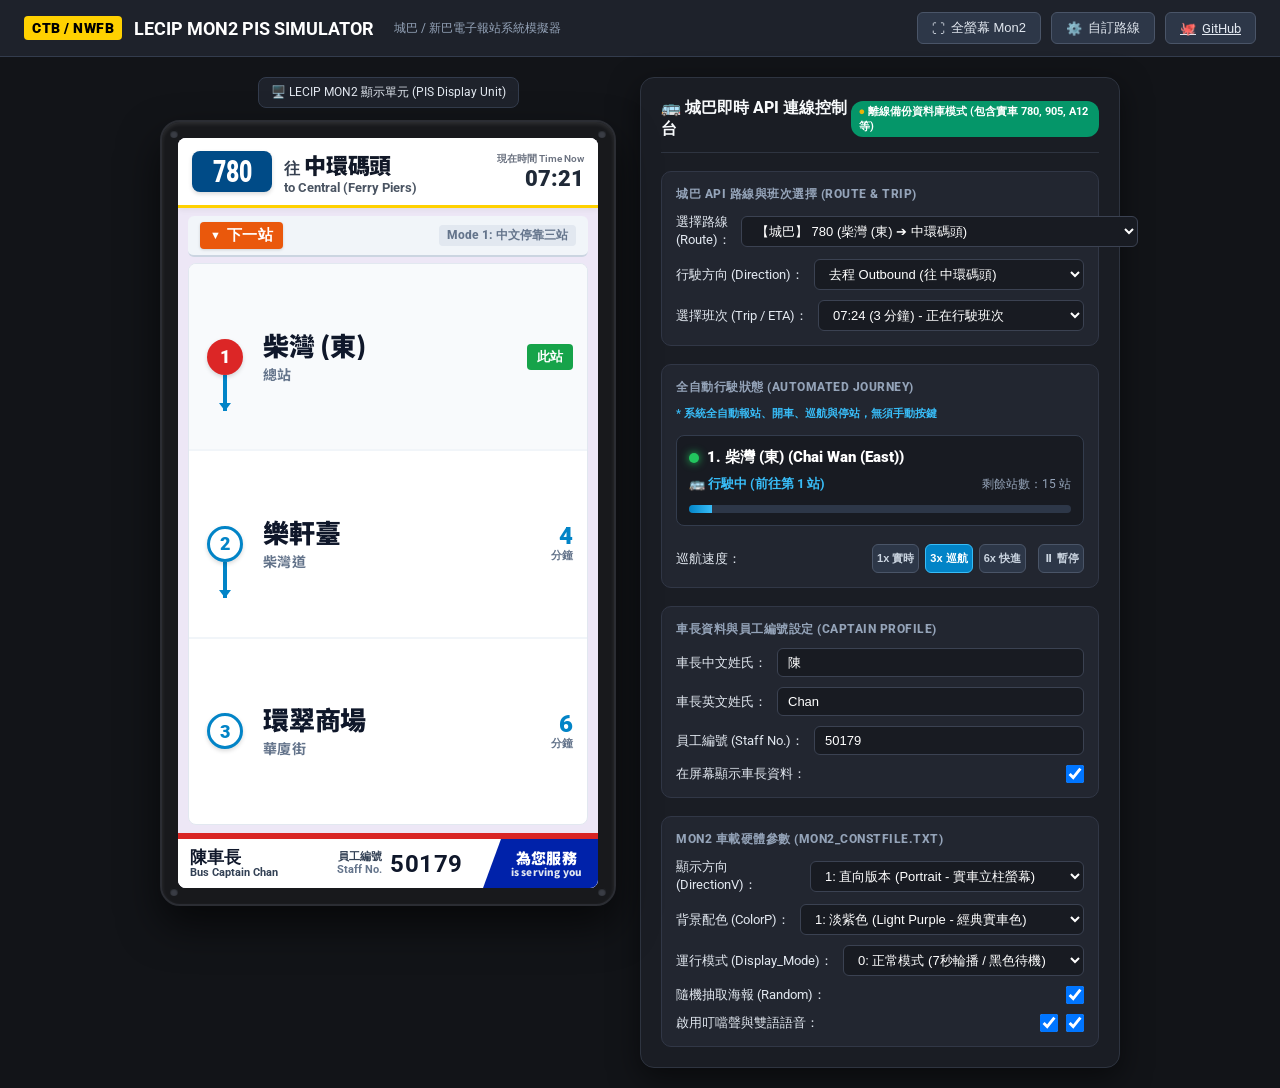
==== commit 60c2f4ca: "Add files via upload" ====
--- a/index.html
+++ b/index.html
@@ -4,6 +4,9 @@
   <meta charset="UTF-8">
   <meta name="viewport" content="width=device-width, initial-scale=1.0">
   <title>CTB LECIP MON2 SIMULATOR | 城巴旅客資訊系統模擬器</title>
+    <link rel="preconnect" href="https://fonts.googleapis.com">
+  <link rel="preconnect" href="https://fonts.gstatic.com" crossorigin>
+  <link href="https://fonts.googleapis.com/css2?family=Noto+Sans+HK:wght@400;500;700;900&family=Roboto:ital,wght@0,400;0,500;0,700;0,900;1,700&display=swap" rel="stylesheet">
   <link rel="stylesheet" href="css/style.css">
 </head>
 <body>
--- a/css/style.css
+++ b/css/style.css
@@ -401,6 +401,11 @@
   font-family: "Segoe UI", Roboto, monospace;
 }
 
+/* Universal Hidden */
+.hidden {
+  display: none !important;
+}
+
 /* 2. Main Content Area */
 .mon2-main {
   flex: 1;
@@ -408,14 +413,23 @@
   overflow: hidden;
   display: flex;
   flex-direction: column;
-  padding: 12px;
-}
-
+  padding: 8px 10px;
+  min-height: 0;
+}
+
+/* Mon2 Content Pages (Strictly One Active at a Time - 輪流轉頁，絕不堆疊) */
 .content-page {
+  display: none !important;
   flex: 1;
-  display: flex;
-  flex-direction: column;
-  animation: fadeIn 0.4s ease-out;
+  flex-direction: column;
+  height: 100%;
+  max-height: 100%;
+  overflow: hidden;
+}
+
+.content-page.active {
+  display: flex !important;
+  animation: fadeIn 0.3s ease-out;
 }
 
 @keyframes fadeIn {
@@ -2566,3 +2580,156 @@
   padding-left: 12px !important;
   height: 100% !important;
 }
+
+
+/* ==========================================================================
+   STRICT ADHERENCE TO OFFICIAL PHOTOSHOP TEMPLATES (All.psd, Chinese.psd,
+   English.psd, Fare.psd, Interchange.psd, Route.psd, Font Download.txt)
+   ========================================================================== */
+:root {
+  --font-chinese: "Noto Sans HK", -apple-system, BlinkMacSystemFont, "Segoe UI", sans-serif;
+  --font-english: "Roboto", -apple-system, BlinkMacSystemFont, "Segoe UI", sans-serif;
+}
+
+body {
+  font-family: var(--font-english);
+}
+
+/* 1. Route.psd Specifications (Character-length condensed font scaling) */
+.header-route-badge .route-num {
+  font-family: var(--font-english);
+  font-weight: 900;
+  display: inline-block;
+  transform-origin: center center;
+  transition: transform 0.2s ease;
+}
+
+/* Route.psd Layer: Four String (e.g. 930X, E73C) */
+.route-num.scale-four {
+  transform: scaleX(0.64) !important;
+}
+
+/* Route.psd Layer: Three String (e.g. 780, 905, A12, 702) */
+.route-num.scale-three {
+  transform: scaleX(0.77) !important;
+}
+
+/* Route.psd Layer: One or Two String (e.g. 20, 8P, H1) */
+.route-num.scale-normal {
+  transform: scaleX(1.0) !important;
+}
+
+/* Route.psd Destination CHT & ENG */
+.dest-zh {
+  font-family: var(--font-chinese) !important;
+  font-weight: 900 !important;
+  letter-spacing: -0.01em;
+}
+
+.dest-en {
+  font-family: var(--font-english) !important;
+  font-weight: 700 !important;
+}
+
+/* 2. Chinese.psd & English.psd Specifications */
+#panel-mode-1 .trio-main-name {
+  font-family: var(--font-chinese) !important;
+  font-weight: 900 !important;
+  letter-spacing: -0.008em; /* Tracking -8 in Chinese.psd */
+}
+
+#panel-mode-1 .trio-sub-text {
+  font-family: var(--font-chinese) !important;
+  font-weight: 700 !important;
+  letter-spacing: 0.02em; /* Tracking 20 in Chinese.psd */
+}
+
+#panel-mode-2 .trio-main-name {
+  font-family: var(--font-english) !important;
+  font-weight: 900 !important;
+  line-height: 1.15;
+}
+
+#panel-mode-2 .trio-sub-text {
+  font-family: var(--font-english) !important;
+  font-weight: 700 !important;
+}
+
+/* 3. Fare.psd Specifications */
+.stage-name-col .stage-zh {
+  font-family: var(--font-chinese) !important;
+  font-weight: 700 !important;
+  letter-spacing: 0.06em; /* Tracking 60 in Fare.psd */
+}
+
+.stage-name-col .stage-en {
+  font-family: var(--font-english) !important;
+  font-weight: 700 !important;
+}
+
+.stage-price-col .price-val {
+  font-family: var(--font-english) !important;
+  font-weight: 900 !important;
+  letter-spacing: 0;
+}
+
+/* 4. Interchange.psd Specifications */
+.ic-route-badge {
+  font-family: var(--font-english) !important;
+  font-weight: 900 !important;
+  letter-spacing: 0.02em; /* Tracking 20 in Interchange.psd */
+}
+
+.ic-dest-zh {
+  font-family: var(--font-chinese) !important;
+  letter-spacing: 0.06em; /* Tracking 60 in Interchange.psd */
+  font-weight: 700;
+}
+
+.ic-dest-en {
+  font-family: var(--font-english) !important;
+  font-weight: 700;
+}
+
+.ic-eta-val {
+  font-family: var(--font-english) !important;
+  font-weight: 900 !important;
+  letter-spacing: 0.02em; /* Tracking 20 in Interchange.psd */
+}
+
+/* 5. All.psd (Mode 5 - 13Stop Ladder) Specifications */
+.ladder-zh-col {
+  font-family: var(--font-chinese) !important;
+  font-weight: 900 !important;
+  letter-spacing: 0.06em; /* Tracking 60 in All.psd */
+}
+
+.ladder-en-col {
+  font-family: var(--font-english) !important;
+  font-weight: 700 !important;
+  letter-spacing: -0.04em; /* Tracking -40 in All.psd */
+}
+
+/* 6. LECIP_Mon2_Driver_ID.psd Specifications */
+.v-id-label .zh, .v-id-label .en {
+  font-size: 11px;
+  font-weight: 700;
+}
+
+.v-id-num {
+  font-family: var(--font-english) !important;
+  font-size: 24px !important;
+  font-weight: 700 !important;
+  letter-spacing: 0.02em; /* Tracking 20 in Driver_ID.psd */
+}
+
+.v-motto-zh, .v-motto-en {
+  font-family: var(--font-chinese) !important;
+  font-weight: 900 !important;
+  letter-spacing: 0.02em; /* Tracking 20 in Driver_ID.psd */
+}
+
+.time-value {
+  font-family: var(--font-english) !important;
+  font-weight: 900 !important;
+}
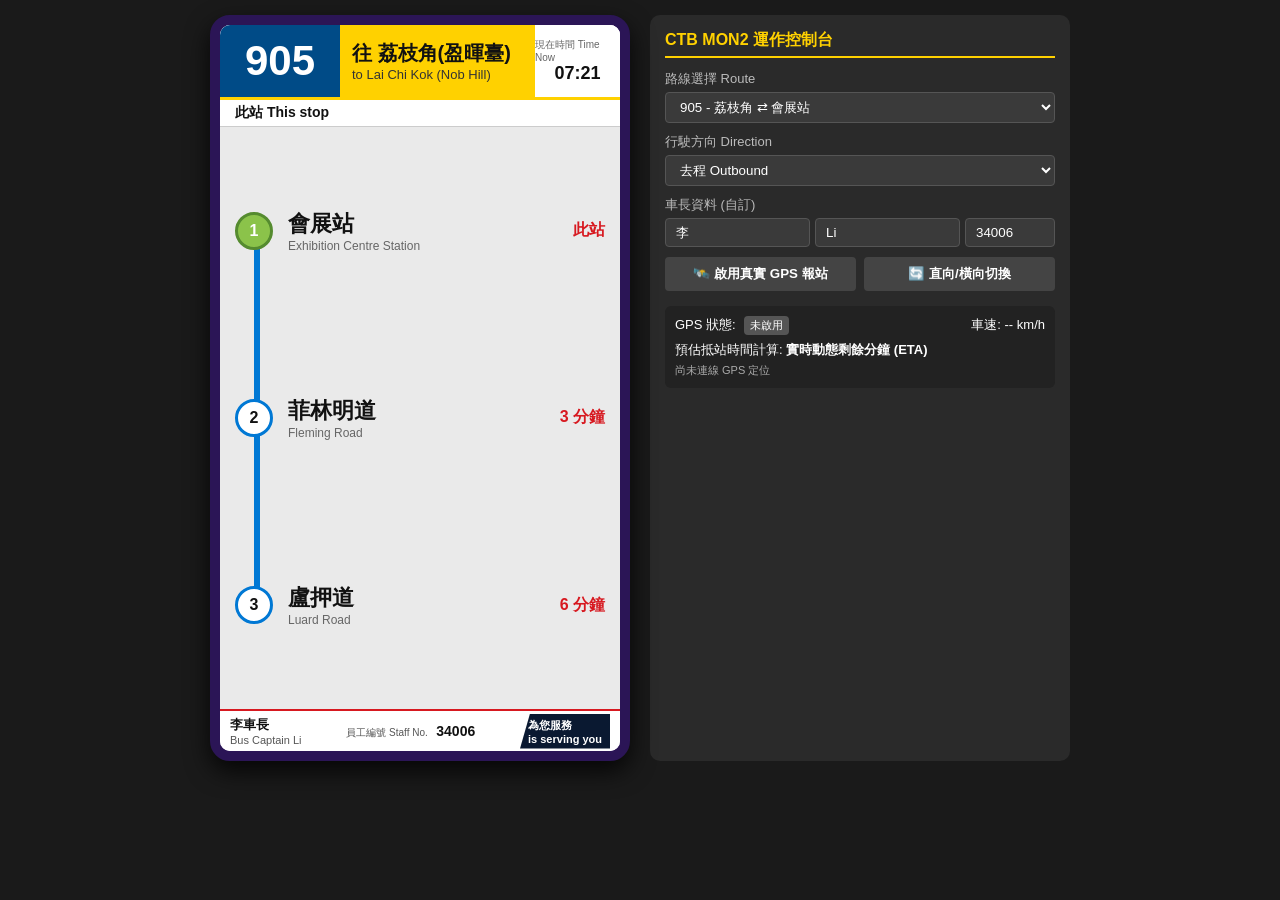
==== commit 152e1f8e: "Update index.html" ====
--- a/index.html
+++ b/index.html
@@ -3,209 +3,531 @@
 <head>
   <meta charset="UTF-8">
   <meta name="viewport" content="width=device-width, initial-scale=1.0">
-  <title>CTB LECIP MON2 SIMULATOR | 城巴旅客資訊系統模擬器</title>
-    <link rel="preconnect" href="https://fonts.googleapis.com">
-  <link rel="preconnect" href="https://fonts.gstatic.com" crossorigin>
-  <link href="https://fonts.googleapis.com/css2?family=Noto+Sans+HK:wght@400;500;700;900&family=Roboto:ital,wght@0,400;0,500;0,700;0,900;1,700&display=swap" rel="stylesheet">
-  <link rel="stylesheet" href="css/style.css">
+  <title>CTB LECIP MON2 SIMULATOR</title>
+  <style>
+    :root {
+      --ctb-yellow: #FFD100;
+      --ctb-dark-blue: #0A1931;
+      --ctb-blue: #004B87;
+      --ctb-red: #D71920;
+      --text-black: #111111;
+      --bg-panel: #EAEAEA;
+    }
+    * { box-sizing: border-box; margin: 0; padding: 0; font-family: -apple-system, BlinkMacSystemFont, "Segoe UI", Roboto, "Noto Sans HK", sans-serif; }
+    body { background: #1a1a1a; color: #fff; min-height: 100vh; display: flex; flex-direction: column; align-items: center; padding: 15px; }
+    .layout-container { display: flex; gap: 20px; max-width: 1200px; width: 100%; flex-wrap: wrap; justify-content: center; }
+
+    /* 控制面板 */
+    .controls-panel { flex: 1; min-width: 320px; max-width: 420px; background: #2a2a2a; border-radius: 10px; padding: 15px; font-size: 13px; }
+    .controls-panel h2 { font-size: 16px; margin-bottom: 12px; border-bottom: 2px solid var(--ctb-yellow); padding-bottom: 5px; color: var(--ctb-yellow); }
+    .form-group { margin-bottom: 10px; }
+    .form-group label { display: block; margin-bottom: 4px; color: #bbb; }
+    .form-control { width: 100%; padding: 6px 10px; background: #3a3a3a; border: 1px solid #555; color: #fff; border-radius: 4px; }
+    .btn-row { display: flex; gap: 8px; margin-top: 10px; }
+    .btn { flex: 1; padding: 8px; border: none; border-radius: 4px; cursor: pointer; font-weight: bold; background: #444; color: #fff; }
+    .btn-primary { background: #0078d4; }
+    .btn-gps.active { background: #107c41; }
+    .status-badge { display: inline-block; padding: 2px 6px; border-radius: 4px; font-size: 11px; background: #555; margin-left: 5px; }
+    .status-badge.ok { background: #107c41; }
+
+    /* MON2 螢幕外框 */
+    .mon2-bezel { background: #4B2E83; border: 10px solid #2B1556; border-radius: 20px; box-shadow: 0 10px 25px rgba(0,0,0,0.8); overflow: hidden; position: relative; }
+    .mon2-portrait { width: 420px; height: 746px; }
+    .mon2-landscape { width: 746px; height: 420px; }
+
+    /* MON2 內部 UI 佈局 */
+    .mon2-screen { width: 100%; height: 100%; background: var(--bg-panel); color: var(--text-black); display: flex; flex-direction: column; position: relative; }
+    
+    /* 頂欄 */
+    .mon2-header { display: flex; height: 75px; border-bottom: 3px solid var(--ctb-yellow); background: #fff; }
+    .header-route { width: 120px; background: var(--ctb-blue); color: #fff; display: flex; align-items: center; justify-content: center; font-size: 42px; font-weight: 900; }
+    .header-dest { flex: 1; background: var(--ctb-yellow); padding: 5px 12px; display: flex; flex-direction: column; justify-content: center; }
+    .header-dest .dest-zh { font-size: 20px; font-weight: bold; }
+    .header-dest .dest-en { font-size: 13px; color: #333; }
+    .header-time { width: 85px; background: #fff; display: flex; flex-direction: column; align-items: center; justify-content: center; }
+    .header-time .time-title { font-size: 10px; color: #666; }
+    .header-time .time-val { font-size: 18px; font-weight: bold; }
+
+    /* 中間顯示主區域 */
+    .mon2-body { flex: 1; position: relative; overflow: hidden; }
+    .mode-view { width: 100%; height: 100%; display: none; }
+    .mode-view.active { display: flex; flex-direction: column; }
+
+    /* 狀態提示欄 (此站 / 下一站) */
+    .status-sub-bar { background: #fff; padding: 4px 15px; font-weight: bold; font-size: 14px; border-bottom: 1px solid #ccc; display: flex; justify-content: space-between; }
+
+    /* 三站模式樣式 (Mode 1 & 2) */
+    .ladder-container { flex: 1; display: flex; flex-direction: column; padding: 10px 0; }
+    .ladder-row { display: flex; align-items: center; flex: 1; padding: 0 15px; position: relative; }
+    .ladder-row:not(:last-child)::after { content: ""; position: absolute; left: 34px; top: 50%; width: 6px; height: 100%; background: #0078d4; z-index: 1; }
+    .stop-bubble { width: 38px; height: 38px; border-radius: 50%; background: #fff; border: 3px solid #0078d4; display: flex; align-items: center; justify-content: center; font-weight: bold; font-size: 16px; z-index: 2; }
+    .ladder-row.current .stop-bubble { background: #8BC34A; border-color: #558B2F; color: #fff; }
+    .stop-info { margin-left: 15px; flex: 1; }
+    .stop-main { font-size: 22px; font-weight: bold; }
+    .stop-sub { font-size: 12px; color: #666; }
+    .stop-eta-badge { text-align: right; min-width: 75px; font-weight: bold; color: var(--ctb-red); font-size: 16px; }
+
+    /* 全線黃白總表 (Mode 5) */
+    .overview-table { width: 100%; height: 100%; display: flex; flex-direction: column; font-size: 13px; }
+    .overview-row { display: flex; align-items: center; flex: 1; padding: 0 10px; }
+    .overview-row.yellow { background: #FFF9C4; }
+    .overview-row.white { background: #FFFFFF; }
+    .overview-seq { width: 30px; font-weight: bold; text-align: center; }
+    .overview-name-zh { flex: 1; font-weight: bold; }
+    .overview-name-en { flex: 1; font-size: 11px; color: #555; }
+    .overview-eta { width: 60px; text-align: right; color: var(--ctb-red); font-weight: bold; }
+
+    /* 電子海報 (Mode 4) */
+    .poster-container { width: 100%; height: 100%; display: flex; flex-direction: column; align-items: center; justify-content: center; text-align: center; padding: 25px; background: linear-gradient(135deg, #0A1931, #004B87); color: #fff; }
+    .poster-title { font-size: 24px; font-weight: 900; color: var(--ctb-yellow); margin-bottom: 15px; }
+    .poster-desc { font-size: 14px; line-height: 1.6; max-width: 320px; }
+
+    /* 底欄 (車長資訊 / App 資訊) */
+    .mon2-footer { height: 42px; border-top: 2px solid var(--ctb-red); background: #fff; display: flex; align-items: center; justify-content: space-between; padding: 0 10px; cursor: pointer; user-select: none; }
+    .driver-name { font-weight: bold; font-size: 13px; }
+    .driver-sub { font-size: 11px; color: #555; }
+    .driver-badge { background: var(--ctb-dark-blue); color: #fff; padding: 4px 8px; font-size: 11px; font-weight: bold; clip-path: polygon(10px 0, 100% 0, 100% 100%, 0 100%); }
+    .app-promo { font-size: 12px; font-weight: bold; color: var(--ctb-blue); text-align: center; width: 100%; }
+  </style>
 </head>
 <body>
-  <!-- Top Navigation Bar -->
-  <header class="app-topbar">
-    <div class="brand-title">
-      <span class="ctb-badge">CTB / NWFB</span>
-      <h1 class="app-title-text">LECIP MON2 PIS SIMULATOR</h1>
-      <span class="app-subtitle">城巴 / 新巴電子報站系統模擬器</span>
-    </div>
-    <div class="topbar-actions">
-      <button class="btn-top" id="btn-fullscreen" title="全螢幕顯示報站屏幕">
-        <span>⛶</span> 全螢幕 Mon2
-      </button>
-      <button class="btn-top" id="btn-custom-route" title="檢視或匯入自訂路線 JSON">
-        <span>⚙️</span> 自訂路線
-      </button>
-      <a href="https://github.com" target="_blank" class="btn-top" title="GitHub 倉庫">
-        <span>🐙</span> GitHub
-      </a>
-    </div>
-  </header>
-
-  <!-- Main Workspace -->
-  <div class="app-workspace">
-    <!-- Left: Mon2 Screen Viewport -->
-    <div class="display-viewport-container">
-      <div class="viewport-toolbar">
-        <span>🖥️ LECIP MON2 顯示單元 (PIS Display Unit)</span>
-      </div>
-
-      <div class="screen-housing">
-        <div class="housing-bolt bolt-tl"></div>
-        <div class="housing-bolt bolt-tr"></div>
-        <div class="housing-bolt bolt-bl"></div>
-        <div class="housing-bolt bolt-br"></div>
-
-        <!-- Render Target -->
-        <div id="mon2-display-container"></div>
+
+  <div class="layout-container">
+    <!-- 車載屏幕 -->
+    <div class="mon2-bezel mon2-portrait" id="mon2Frame">
+      <div class="mon2-screen">
+        <!-- 頂部資訊列 -->
+        <div class="mon2-header">
+          <div class="header-route" id="uiRoute">---</div>
+          <div class="header-dest">
+            <div class="dest-zh" id="uiDestZh">載入中...</div>
+            <div class="dest-en" id="uiDestEn">Loading...</div>
+          </div>
+          <div class="header-time">
+            <span class="time-title">現在時間 Time Now</span>
+            <span class="time-val" id="uiClock">--:--</span>
+          </div>
+        </div>
+
+        <!-- 狀態次頂欄 -->
+        <div class="status-sub-bar" id="uiSubBar">
+          <span id="uiStatusText">此站 This stop</span>
+          <span id="uiPageIndicator">1/1</span>
+        </div>
+
+        <!-- 主視圖區域 -->
+        <div class="mon2-body">
+          <!-- Mode 1: 中文三站 -->
+          <div class="mode-view active" id="viewMode1">
+            <div class="ladder-container" id="ladderZh"></div>
+          </div>
+
+          <!-- Mode 2: 英文三站 -->
+          <div class="mode-view" id="viewMode2">
+            <div class="ladder-container" id="ladderEn"></div>
+          </div>
+
+          <!-- Mode 5: 多頁站表總覽 -->
+          <div class="mode-view" id="viewMode5">
+            <div class="overview-table" id="overviewList"></div>
+          </div>
+
+          <!-- Mode 4: 宣傳海報 -->
+          <div class="mode-view" id="viewMode4">
+            <div class="poster-container">
+              <div class="poster-title" id="posterTitle">#MISSIONZERO</div>
+              <div class="poster-desc" id="posterDesc">零排放 由此啟動<br>城巴致力推動全港綠色公共交通發展</div>
+            </div>
+          </div>
+        </div>
+
+        <!-- 底欄 (點擊可切換車長/App) -->
+        <div class="mon2-footer" id="mon2Footer" title="點擊切換顯示車長或 App 下載資訊">
+          <div id="footerDriverWrap" style="display: flex; width: 100%; justify-content: space-between; align-items: center;">
+            <div>
+              <div class="driver-name" id="uiDriverZh">李車長</div>
+              <div class="driver-sub" id="uiDriverEn">Bus Captain Li</div>
+            </div>
+            <div>
+              <span style="font-size:10px; color:#555;">員工編號 Staff No.</span>
+              <strong id="uiDriverId" style="font-size:14px; margin-left:4px;">34006</strong>
+            </div>
+            <div class="driver-badge">為您服務<br>is serving you</div>
+          </div>
+          <div class="app-promo" id="footerAppWrap" style="display: none;">
+            📱 下載 Citybus App 查閱即時抵站時間
+          </div>
+        </div>
       </div>
     </div>
 
-    <!-- Right: Driver / Simulator Control Console (Automated Citybus API Engine) -->
-    <div class="control-console">
-      <div class="console-header">
-        <div class="console-title">
-          <span>🚌 城巴即時 API 連線控制台</span>
-        </div>
-        <div class="console-status-pill" id="api-status-badge">
-          ● 連接 DATA.GOV.HK API...
+    <!-- 控制儀表板 -->
+    <div class="controls-panel">
+      <h2>CTB MON2 運作控制台</h2>
+
+      <div class="form-group">
+        <label>路線選擇 Route</label>
+        <select id="routeSelect" class="form-control">
+          <option value="905">905 - 荔枝角 ⇄ 會展站</option>
+          <option value="780">780 - 柴灣(東) ⇄ 中環碼頭</option>
+          <option value="A12">A12 - 機場 ⇄ 小西灣(藍灣半島)</option>
+          <option value="702">702 - 海麗邨 ⇄ 又一城</option>
+        </select>
+      </div>
+
+      <div class="form-group">
+        <label>行駛方向 Direction</label>
+        <select id="dirSelect" class="form-control">
+          <option value="outbound">去程 Outbound</option>
+          <option value="inbound">回程 Inbound</option>
+        </select>
+      </div>
+
+      <div class="form-group">
+        <label>車長資料 (自訂)</label>
+        <div style="display:flex; gap:5px;">
+          <input type="text" id="driverSurnameZh" class="form-control" placeholder="中文姓 (如:李)" value="李">
+          <input type="text" id="driverSurnameEn" class="form-control" placeholder="英文姓 (如:Li)" value="Li">
+          <input type="text" id="driverId" class="form-control" placeholder="員工編號" value="34006" style="width:90px;">
         </div>
       </div>
 
-      <!-- 1. Citybus API: Route, Direction & Trip (路線、方向、班次選擇) -->
-      <div class="console-section">
-        <div class="section-label">城巴 API 路線與班次選擇 (Route & Trip)</div>
-        
-        <div class="form-row">
-          <label for="api-route-select">選擇路線 (Route)：</label>
-          <select id="api-route-select" class="form-select">
-            <option value="780">【城巴】780 (柴灣(東) ➔ 中環碼頭)</option>
-            <option value="905">【城巴】905 (會展站 ➔ 荔枝角(盈暉臺))</option>
-            <option value="A12">【機場快線】A12 (機場 ➔ 小西灣(藍灣半島))</option>
-            <option value="702">【城巴】702 (海麗邨 ➔ 又一村(達之路))</option>
-            <option value="A21">【機場快線】A21 (紅磡站 ➔ 機場)</option>
-            <option value="8P">【城巴】8P (小西灣 ➔ 灣仔北)</option>
-            <option value="H1">【人力車】H1 (中環天星碼頭 ➔ 尖沙咀)</option>
-          </select>
+      <div class="btn-row">
+        <button class="btn btn-gps" id="btnGpsToggle">🛰️ 啟用真實 GPS 報站</button>
+        <button class="btn" id="btnOrientation">🔄 直向/橫向切換</button>
+      </div>
+
+      <div style="margin-top:15px; padding:10px; background:#222; border-radius:6px;">
+        <div style="display:flex; justify-content:space-between; margin-bottom:6px;">
+          <span>GPS 狀態: <span id="gpsStatus" class="status-badge">未啟用</span></span>
+          <span>車速: <span id="gpsSpeed">--</span> km/h</span>
         </div>
-
-        <div class="form-row">
-          <label for="api-dir-select">行駛方向 (Direction)：</label>
-          <select id="api-dir-select" class="form-select">
-            <option value="outbound" selected>去程 Outbound</option>
-            <option value="inbound">回程 Inbound</option>
-          </select>
-        </div>
-
-        <div class="form-row">
-          <label for="api-trip-select">選擇班次 (Trip / ETA)：</label>
-          <select id="api-trip-select" class="form-select">
-            <option value="trip_1">正在獲取即時班次抵站時間...</option>
-          </select>
-        </div>
-      </div>
-
-      <!-- 2. Fully Automated Trip Engine (全自動行駛進度，無任何手動按鍵) -->
-      <div class="console-section">
-        <div class="section-label">全自動行駛狀態 (Automated Journey)</div>
-        <div style="font-size: 11px; color: #38BDF8; font-weight: bold; margin-bottom: 4px;">
-          * 系統全自動報站、開車、巡航與停站，無須手動按鍵
-        </div>
-
-        <div class="trip-live-card">
-          <div class="live-stop-header">
-            <span class="live-pulse-dot"></span>
-            <span id="live-current-stop-name" style="font-size: 15px; font-weight: 900; color: #FFF;">載入中...</span>
-          </div>
-          <div class="live-status-row">
-            <div id="live-trip-status-text" style="font-size: 13px; font-weight: 700;">🚌 行駛中</div>
-            <div id="live-remaining-stops" style="font-size: 12px; color: #94A3B8;">剩餘站數：計算中</div>
-          </div>
-          <div class="live-progress-container">
-            <div class="live-progress-bar" id="live-trip-progress-bar" style="width: 10%;"></div>
-          </div>
-        </div>
-
-        <!-- Speed Controls -->
-        <div class="form-row" style="margin-top: 8px;">
-          <label>巡航速度：</label>
-          <div class="speed-buttons-group">
-            <button class="btn-pill" id="btn-speed-1" title="1x 實時真實時間">1x 實時</button>
-            <button class="btn-pill pill-active" id="btn-speed-3" title="3x 常用巡航">3x 巡航</button>
-            <button class="btn-pill" id="btn-speed-6" title="6x 快速演示">6x 快進</button>
-            <button class="btn-pill btn-danger" id="btn-trip-pause" style="margin-left: 6px;"><span>⏸</span> 暫停</button>
-          </div>
-        </div>
-      </div>
-
-      <!-- 3. Driver & Vehicle Configuration (車長自訂與車載設定) -->
-      <div class="console-section">
-        <div class="section-label">車長資料與員工編號設定 (Captain Profile)</div>
-        <div class="form-row">
-          <label for="ctrl-driver-surname-zh">車長中文姓氏：</label>
-          <input type="text" id="ctrl-driver-surname-zh" value="陳" class="form-input" placeholder="例如 陳 或 李">
-        </div>
-        <div class="form-row">
-          <label for="ctrl-driver-surname-en">車長英文姓氏：</label>
-          <input type="text" id="ctrl-driver-surname-en" value="Chan" class="form-input" placeholder="例如 Chan 或 Li">
-        </div>
-        <div class="form-row">
-          <label for="ctrl-driver-id">員工編號 (Staff No.)：</label>
-          <input type="text" id="ctrl-driver-id" value="50179" class="form-input" placeholder="例如 50179">
-        </div>
-        <div class="form-row">
-          <label for="ctrl-driver-logged">在屏幕顯示車長資料：</label>
-          <input type="checkbox" id="ctrl-driver-logged" checked style="width: 18px; height: 18px;">
-        </div>
-      </div>
-
-      <!-- 4. Mon2 Hardware Parameters -->
-      <div class="console-section">
-        <div class="section-label">MON2 車載硬體參數 (Mon2_constfile.txt)</div>
-        <div class="form-row">
-          <label for="ctrl-orient-select">顯示方向 (DirectionV)：</label>
-          <select id="ctrl-orient-select" class="form-select">
-            <option value="1" selected>1: 直向版本 (Portrait - 實車立柱螢幕)</option>
-            <option value="0">0: 橫向版本 (Landscape - 實車橫向螢幕)</option>
-          </select>
-        </div>
-        <div class="form-row">
-          <label for="ctrl-color-select">背景配色 (ColorP)：</label>
-          <select id="ctrl-color-select" class="form-select">
-            <option value="1" selected>1: 淡紫色 (Light Purple - 經典實車色)</option>
-            <option value="0">0: 淡灰色 (Light Grey)</option>
-          </select>
-        </div>
-        <div class="form-row">
-          <label for="ctrl-mode-select">運行模式 (Display_Mode)：</label>
-          <select id="ctrl-mode-select" class="form-select">
-            <option value="0" selected>0: 正常模式 (7秒輪播 / 黑色待機)</option>
-            <option value="1">1: 測試模式 (3秒輪播 / 藍色待機)</option>
-          </select>
-        </div>
-        <div class="form-row">
-          <label for="ctrl-random-poster">隨機抽取海報 (Random)：</label>
-          <input type="checkbox" id="ctrl-random-poster" checked style="width: 18px; height: 18px;">
-        </div>
-        <div class="form-row">
-          <label for="ctrl-audio-enable">啟用叮噹聲與雙語語音：</label>
-          <div style="display: flex; gap: 8px;">
-            <input type="checkbox" id="ctrl-audio-enable" checked style="width: 18px; height: 18px;">
-            <input type="checkbox" id="ctrl-tts-enable" checked style="width: 18px; height: 18px;" title="粵英雙語語音廣播">
-          </div>
-        </div>
-      </div></div>
-  </div>
-
-  <!-- Custom Route JSON Modal -->
-  <div id="custom-modal" class="modal-overlay hidden">
-    <div class="modal-card">
-      <div class="modal-title">自訂路線編輯器 (Custom Route Editor)</div>
-      <p style="font-size: 13px; color: #94A3B8;">
-        您可以在此編輯或直接貼上符合格式的路線 JSON 結構（支援自訂轉乘路線、分段收費與重要地標提示）：
-      </p>
-      <textarea id="custom-json-input" class="json-textarea"></textarea>
-      <div style="display: flex; justify-content: flex-end; gap: 10px;">
-        <button class="btn-ctrl" id="btn-close-modal">取消 (Cancel)</button>
-        <button class="btn-ctrl btn-primary" id="btn-save-custom">套用並載入路線 (Apply Route)</button>
+        <div>預估抵站時間計算: <strong>實時動態剩餘分鐘 (ETA)</strong></div>
+        <div style="font-size:11px; color:#aaa; margin-top:4px;" id="gpsDetail">尚未連線 GPS 定位</div>
       </div>
     </div>
   </div>
 
-  <!-- Scripts -->
-  <script src="js/data.js"></script>
-  <script src="js/ctb-api.js"></script>
-  <script src="js/audio.js"></script>
-  <script src="js/mon2-display.js"></script>
-  <script src="js/controller.js"></script>
-  <script src="js/app.js"></script>
+  <script>
+    // 預設示範路線站點 (含座標及預估分段)
+    const ROUTE_DATA = {
+      "905": {
+        outbound: {
+          destZh: "荔枝角(盈暉臺)", destEn: "Lai Chi Kok (Nob Hill)",
+          stops: [
+            { id: "001", nameZh: "會展站", nameEn: "Exhibition Centre Station", lat: 22.2829, lon: 114.1751 },
+            { id: "002", nameZh: "菲林明道", nameEn: "Fleming Road", lat: 22.2798, lon: 114.1738 },
+            { id: "003", nameZh: "盧押道", nameEn: "Luard Road", lat: 22.2783, lon: 114.1704 },
+            { id: "004", nameZh: "金鐘 - 高等法院", nameEn: "Admiralty - High Court", lat: 22.2790, lon: 114.1648 },
+            { id: "005", nameZh: "中銀大廈", nameEn: "Bank of China Tower", lat: 22.2797, lon: 114.1615 },
+            { id: "006", nameZh: "利源東街", nameEn: "Li Yuen Street East", lat: 22.2825, lon: 114.1569 },
+            { id: "007", nameZh: "中環街市", nameEn: "Central Market", lat: 22.2842, lon: 114.1549 },
+            { id: "008", nameZh: "文華里", nameEn: "Man Wa Lane", lat: 22.2861, lon: 114.1517 },
+            { id: "009", nameZh: "西港城", nameEn: "Western Market", lat: 22.2874, lon: 114.1501 },
+            { id: "010", nameZh: "皇后街", nameEn: "Queen Street", lat: 22.2876, lon: 114.1472 },
+            { id: "011", nameZh: "高陞街", nameEn: "Ko Shing Street", lat: 22.2878, lon: 114.1449 },
+            { id: "012", nameZh: "正街", nameEn: "Centre Street", lat: 22.2879, lon: 114.1425 },
+            { id: "013", nameZh: "水街", nameEn: "Water Street", lat: 22.2867, lon: 114.1398 },
+            { id: "014", nameZh: "西區海底隧道轉車站", nameEn: "Western Harbour Crossing", lat: 22.3025, lon: 114.1585 },
+            { id: "015", nameZh: "富榮花園", nameEn: "Charming Garden", lat: 22.3150, lon: 114.1642 },
+            { id: "016", nameZh: "荔枝角(盈暉臺)", nameEn: "Lai Chi Kok (Nob Hill)", lat: 22.3375, lon: 114.1390 }
+          ]
+        }
+      },
+      "780": {
+        outbound: {
+          destZh: "中環碼頭", destEn: "Central (Ferry Piers)",
+          stops: [
+            { id: "101", nameZh: "柴灣(東)", nameEn: "Chai Wan (East)", lat: 22.2680, lon: 114.2460 },
+            { id: "102", nameZh: "樂軒臺", nameEn: "Lok Hin Terrace", lat: 22.2642, lon: 114.2398 },
+            { id: "103", nameZh: "環翠商場", nameEn: "Wan Tsui Shopping Centre", lat: 22.2625, lon: 114.2372 },
+            { id: "104", nameZh: "舊灣仔警署", nameEn: "Old Wan Chai Police Station", lat: 22.2798, lon: 114.1740 },
+            { id: "105", nameZh: "分域街", nameEn: "Fenwick Street", lat: 22.2789, lon: 114.1695 },
+            { id: "106", nameZh: "海富中心", nameEn: "Admiralty Centre", lat: 22.2798, lon: 114.1650 }
+          ]
+        }
+      }
+    };
+
+    const POSTERS = [
+      { title: "#MISSIONZERO", desc: "零排放 由此啟動<br>城巴致力推動綠色能源公共交通發展" },
+      { title: "請緊握扶手", desc: "行車時請緊握扶手<br>安全乘車 顧己及人" },
+      { title: "請佩戴安全帶", desc: "法例規定座位設有安全帶時<br>乘客必須全程佩戴" }
+    ];
+
+    // 全域狀態機
+    let currentRoute = "905";
+    let currentDir = "outbound";
+    let currentStopIndex = 0;
+    let currentMode = 1; // 1: 中文三站, 2: 英文三站, 5: 站表總覽, 4: 海報
+    let pageOverviewIndex = 1;
+    let isGpsActive = false;
+    let gpsWatchId = null;
+
+    // 音效合成器 (Ding-Dong)
+    function playDingDong() {
+      try {
+        const ctx = new (window.AudioContext || window.webkitAudioContext)();
+        const now = ctx.currentTime;
+        const osc1 = ctx.createOscillator();
+        const osc2 = ctx.createOscillator();
+        const gain = ctx.createGain();
+
+        osc1.frequency.setValueAtTime(830, now);
+        osc1.frequency.exponentialRampToValueAtTime(622, now + 0.35);
+
+        gain.gain.setValueAtTime(0.3, now);
+        gain.gain.exponentialRampToValueAtTime(0.01, now + 0.7);
+
+        osc1.connect(gain);
+        gain.connect(ctx.destination);
+        osc1.start(now);
+        osc1.stop(now + 0.7);
+      } catch (e) {
+        console.warn("音效播放未觸發 (需使用者互動)", e);
+      }
+    }
+
+    // 更新時鐘
+    setInterval(() => {
+      const now = new Date();
+      const h = String(now.getHours()).padStart(2, '0');
+      const m = String(now.getMinutes()).padStart(2, '0');
+      document.getElementById('uiClock').textContent = `${h}:${m}`;
+    }, 1000);
+
+    // 取得當前路線車站陣列
+    function getStops() {
+      return (ROUTE_DATA[currentRoute] && ROUTE_DATA[currentRoute][currentDir]) 
+        ? ROUTE_DATA[currentRoute][currentDir].stops 
+        : [];
+    }
+
+    // 計算大圓距離 (米)
+    function getDistance(lat1, lon1, lat2, lon2) {
+      const R = 6371e3;
+      const phi1 = lat1 * Math.PI / 180;
+      const phi2 = lat2 * Math.PI / 180;
+      const deltaPhi = (lat2 - lat1) * Math.PI / 180;
+      const deltaLambda = (lon2 - lon1) * Math.PI / 180;
+      const a = Math.sin(deltaPhi/2) * Math.sin(deltaPhi/2) +
+                Math.cos(phi1) * Math.cos(phi2) *
+                Math.sin(deltaLambda/2) * Math.sin(deltaLambda/2);
+      return R * 2 * Math.atan2(Math.sqrt(a), Math.sqrt(1-a));
+    }
+
+    // 渲染 UI
+    function render() {
+      const routeInfo = ROUTE_DATA[currentRoute][currentDir];
+      const stops = getStops();
+      const currentStop = stops[currentStopIndex] || { nameZh: "---", nameEn: "---" };
+
+      // 頂欄
+      document.getElementById('uiRoute').textContent = currentRoute;
+      document.getElementById('uiDestZh').textContent = "往 " + routeInfo.destZh;
+      document.getElementById('uiDestEn').textContent = "to " + routeInfo.destEn;
+
+      // 隱藏所有視圖
+      document.querySelectorAll('.mode-view').forEach(el => el.classList.remove('active'));
+
+      // 渲染三站模式 (Mode 1 & Mode 2)
+      if (currentMode === 1 || currentMode === 2) {
+        const isZh = (currentMode === 1);
+        const container = isZh ? document.getElementById('ladderZh') : document.getElementById('ladderEn');
+        document.getElementById(isZh ? 'viewMode1' : 'viewMode2').classList.add('active');
+        document.getElementById('uiStatusText').textContent = isZh ? "此站 This stop" : "Next stop";
+        document.getElementById('uiPageIndicator').textContent = "";
+
+        container.innerHTML = "";
+        for (let i = 0; i < 3; i++) {
+          const idx = currentStopIndex + i;
+          if (idx < stops.length) {
+            const stop = stops[idx];
+            const etaMinutes = (i === 0) ? "此站" : `${i * 3} 分鐘`;
+            const row = document.createElement('div');
+            row.className = `ladder-row ${i === 0 ? 'current' : ''}`;
+            row.innerHTML = `
+              <div class="stop-bubble">${idx + 1}</div>
+              <div class="stop-info">
+                <div class="stop-main">${isZh ? stop.nameZh : stop.nameEn}</div>
+                <div class="stop-sub">${isZh ? stop.nameEn : stop.nameZh}</div>
+              </div>
+              <div class="stop-eta-badge">${etaMinutes}</div>
+            `;
+            container.appendChild(row);
+          }
+        }
+      }
+
+      // 渲染站表總覽 (Mode 5 - 支援多於 13 站自動開新頁)
+      else if (currentMode === 5) {
+        document.getElementById('viewMode5').classList.add('active');
+        const container = document.getElementById('overviewList');
+        container.innerHTML = "";
+
+        const remainingStops = stops.slice(currentStopIndex);
+        const totalPages = remainingStops.length > 13 ? Math.ceil((remainingStops.length - 13) / 10) + 1 : 1;
+        document.getElementById('uiPageIndicator').textContent = `${pageOverviewIndex}/${totalPages}`;
+
+        let displaySlice = [];
+        if (pageOverviewIndex === 1) {
+          displaySlice = remainingStops.slice(0, 13);
+        } else {
+          const start = 13 + (pageOverviewIndex - 2) * 10;
+          displaySlice = remainingStops.slice(start, start + 10);
+        }
+
+        displaySlice.forEach((stop, i) => {
+          const globalIdx = stops.indexOf(stop);
+          const row = document.createElement('div');
+          row.className = `overview-row ${i % 2 === 0 ? 'yellow' : 'white'}`;
+          row.innerHTML = `
+            <div class="overview-seq">${globalIdx + 1}</div>
+            <div class="overview-name-zh">${stop.nameZh}</div>
+            <div class="overview-name-en">${stop.nameEn}</div>
+            <div class="overview-eta">${(globalIdx - currentStopIndex) * 2 + 1} 分鐘</div>
+          `;
+          container.appendChild(row);
+        });
+      }
+
+      // 渲染海報 (Mode 4 - 隨機抽取)
+      else if (currentMode === 4) {
+        document.getElementById('viewMode4').classList.add('active');
+        document.getElementById('uiStatusText').textContent = "宣傳資訊 Promotion";
+        document.getElementById('uiPageIndicator').textContent = "";
+        const p = POSTERS[Math.floor(Math.random() * POSTERS.length)];
+        document.getElementById('posterTitle').innerHTML = p.title;
+        document.getElementById('posterDesc').innerHTML = p.desc;
+      }
+    }
+
+    // 版面定時輪替循環 (7秒 / 3秒)
+    setInterval(() => {
+      const stops = getStops();
+      const remainingStops = stops.slice(currentStopIndex);
+      const totalPages = remainingStops.length > 13 ? Math.ceil((remainingStops.length - 13) / 10) + 1 : 1;
+
+      if (currentMode === 1) currentMode = 2;
+      else if (currentMode === 2) { currentMode = 5; pageOverviewIndex = 1; }
+      else if (currentMode === 5) {
+        if (pageOverviewIndex < totalPages) {
+          pageOverviewIndex++;
+        } else {
+          currentMode = 4; // 進入隨機海報
+        }
+      }
+      else if (currentMode === 4) currentMode = 1;
+
+      render();
+    }, 5000);
+
+    // 車長資訊即時響應
+    function updateDriver() {
+      const zh = document.getElementById('driverSurnameZh').value || "李";
+      const en = document.getElementById('driverSurnameEn').value || "Li";
+      const id = document.getElementById('driverId').value || "34006";
+
+      document.getElementById('uiDriverZh').textContent = `${zh}車長`;
+      document.getElementById('uiDriverEn').textContent = `Bus Captain ${en}`;
+      document.getElementById('uiDriverId').textContent = id;
+    }
+    document.querySelectorAll('#driverSurnameZh, #driverSurnameEn, #driverId').forEach(input => {
+      input.addEventListener('input', updateDriver);
+    });
+
+    // 螢幕底部點擊切換 (車長 / App 宣傳)
+    document.getElementById('mon2Footer').addEventListener('click', () => {
+      const d = document.getElementById('footerDriverWrap');
+      const a = document.getElementById('footerAppWrap');
+      if (d.style.display === 'none') {
+        d.style.display = 'flex';
+        a.style.display = 'none';
+      } else {
+        d.style.display = 'none';
+        a.style.display = 'block';
+      }
+    });
+
+    // 直向 / 橫向切換
+    document.getElementById('btnOrientation').addEventListener('click', () => {
+      const frame = document.getElementById('mon2Frame');
+      frame.classList.toggle('mon2-portrait');
+      frame.classList.toggle('mon2-landscape');
+    });
+
+    // GPS 實時定位報站核心
+    document.getElementById('btnGpsToggle').addEventListener('click', () => {
+      if (!isGpsActive) {
+        if (!navigator.geolocation) {
+          alert("此瀏覽器或設備不支援 GPS 定位。");
+          return;
+        }
+        gpsWatchId = navigator.geolocation.watchPosition(handleGpsUpdate, handleGpsError, {
+          enableHighAccuracy: true,
+          maximumAge: 1000,
+          timeout: 10000
+        });
+        isGpsActive = true;
+        document.getElementById('btnGpsToggle').classList.add('active');
+        document.getElementById('btnGpsToggle').textContent = "🛑 關閉 GPS 定位";
+        document.getElementById('gpsStatus').textContent = "定位中...";
+        document.getElementById('gpsStatus').className = "status-badge ok";
+      } else {
+        navigator.geolocation.clearWatch(gpsWatchId);
+        isGpsActive = false;
+        document.getElementById('btnGpsToggle').classList.remove('active');
+        document.getElementById('btnGpsToggle').textContent = "🛰️ 啟用真實 GPS 報站";
+        document.getElementById('gpsStatus').textContent = "未啟用";
+        document.getElementById('gpsStatus').className = "status-badge";
+      }
+    });
+
+    function handleGpsUpdate(position) {
+      const { latitude, longitude, speed } = position.coords;
+      const speedKmH = speed ? Math.round(speed * 3.6) : 0;
+      document.getElementById('gpsSpeed').textContent = speedKmH;
+
+      const stops = getStops();
+      const targetStop = stops[currentStopIndex];
+      if (!targetStop) return;
+
+      const dist = getDistance(latitude, longitude, targetStop.lat, targetStop.lon);
+      
+      // 動態估算抵站時間 (剩餘時間 = 距離 / 車速，怠速時以市區 20 km/h 預估)
+      const effectiveSpeed = Math.max(speedKmH, 20);
+      const remainingMinutes = Math.max(1, Math.round((dist / (effectiveSpeed * 1000 / 60))));
+
+      document.getElementById('gpsDetail').textContent = 
+        `下一站: ${targetStop.nameZh} | 距目標約 ${Math.round(dist)}m | 估計剩餘: ${remainingMinutes} 分鐘`;
+
+      // 進站判定 (進入 60 米半徑觸發「此站」報站)
+      if (dist <= 60) {
+        playDingDong();
+        if (currentStopIndex < stops.length - 1) {
+          setTimeout(() => {
+            currentStopIndex++;
+            render();
+          }, 8000);
+        }
+      }
+    }
+
+    function handleGpsError(err) {
+      document.getElementById('gpsStatus').textContent = "定位失敗";
+      document.getElementById('gpsDetail').textContent = `錯誤: ${err.message}`;
+    }
+
+    // 路線切換監聽
+    document.getElementById('routeSelect').addEventListener('change', (e) => {
+      currentRoute = e.target.value;
+      currentStopIndex = 0;
+      render();
+    });
+
+    // 初始化運行
+    updateDriver();
+    render();
+  </script>
 </body>
 </html>
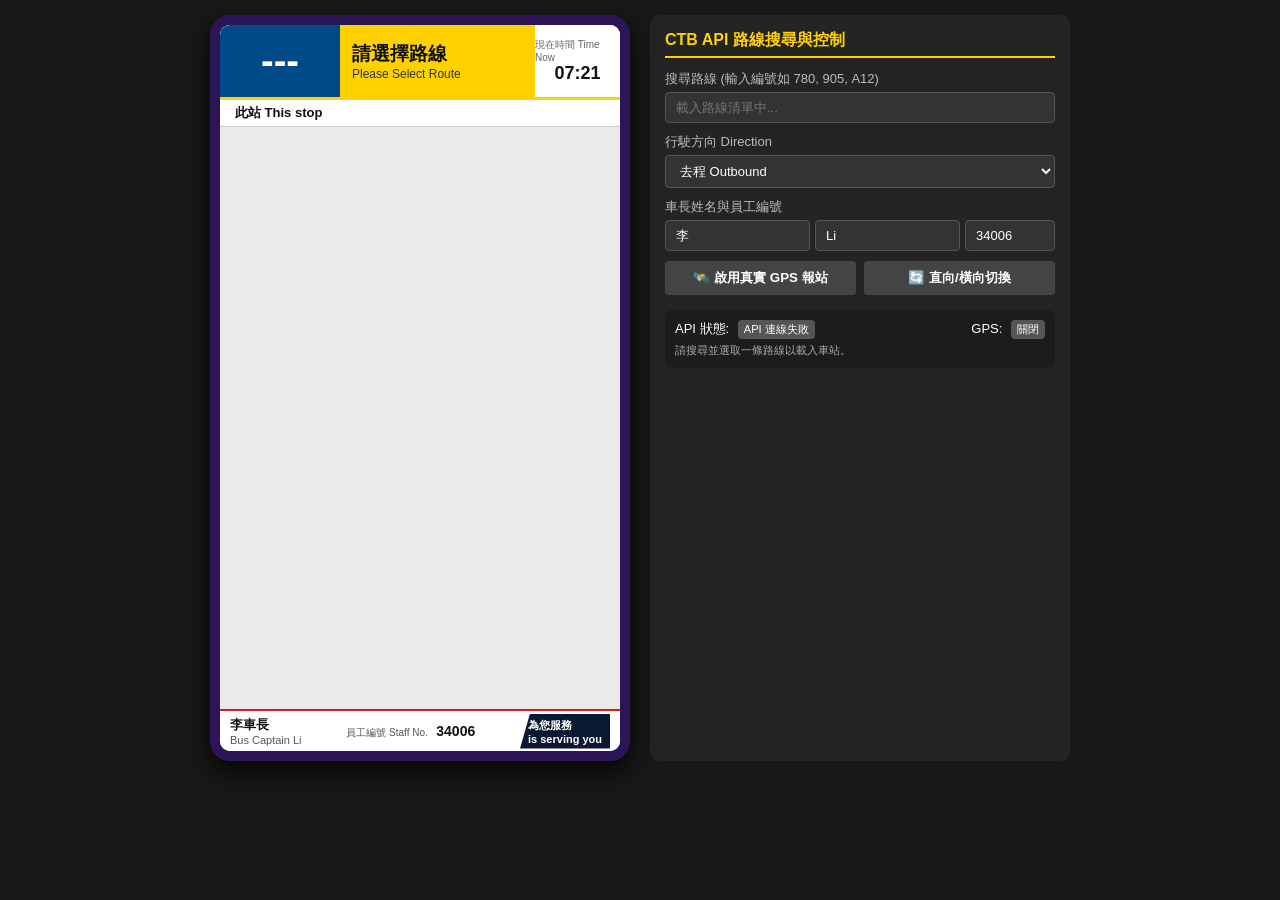
==== commit 89c9f57d: "Update index.html" ====
--- a/index.html
+++ b/index.html
@@ -14,21 +14,25 @@
       --bg-panel: #EAEAEA;
     }
     * { box-sizing: border-box; margin: 0; padding: 0; font-family: -apple-system, BlinkMacSystemFont, "Segoe UI", Roboto, "Noto Sans HK", sans-serif; }
-    body { background: #1a1a1a; color: #fff; min-height: 100vh; display: flex; flex-direction: column; align-items: center; padding: 15px; }
-    .layout-container { display: flex; gap: 20px; max-width: 1200px; width: 100%; flex-wrap: wrap; justify-content: center; }
+    body { background: #181818; color: #fff; min-height: 100vh; display: flex; flex-direction: column; align-items: center; padding: 15px; }
+    .layout-container { display: flex; gap: 20px; max-width: 1250px; width: 100%; flex-wrap: wrap; justify-content: center; }
 
     /* 控制面板 */
-    .controls-panel { flex: 1; min-width: 320px; max-width: 420px; background: #2a2a2a; border-radius: 10px; padding: 15px; font-size: 13px; }
+    .controls-panel { flex: 1; min-width: 320px; max-width: 420px; background: #242424; border-radius: 10px; padding: 15px; font-size: 13px; }
     .controls-panel h2 { font-size: 16px; margin-bottom: 12px; border-bottom: 2px solid var(--ctb-yellow); padding-bottom: 5px; color: var(--ctb-yellow); }
-    .form-group { margin-bottom: 10px; }
+    .form-group { margin-bottom: 10px; position: relative; }
     .form-group label { display: block; margin-bottom: 4px; color: #bbb; }
-    .form-control { width: 100%; padding: 6px 10px; background: #3a3a3a; border: 1px solid #555; color: #fff; border-radius: 4px; }
+    .form-control { width: 100%; padding: 7px 10px; background: #333; border: 1px solid #555; color: #fff; border-radius: 4px; font-size: 13px; }
     .btn-row { display: flex; gap: 8px; margin-top: 10px; }
     .btn { flex: 1; padding: 8px; border: none; border-radius: 4px; cursor: pointer; font-weight: bold; background: #444; color: #fff; }
-    .btn-primary { background: #0078d4; }
     .btn-gps.active { background: #107c41; }
     .status-badge { display: inline-block; padding: 2px 6px; border-radius: 4px; font-size: 11px; background: #555; margin-left: 5px; }
     .status-badge.ok { background: #107c41; }
+
+    /* 路線搜尋下拉選單容器 */
+    .search-results { position: absolute; top: 100%; left: 0; right: 0; max-height: 180px; overflow-y: auto; background: #2f2f2f; border: 1px solid #555; border-radius: 4px; z-index: 100; display: none; }
+    .search-item { padding: 7px 10px; cursor: pointer; border-bottom: 1px solid #3d3d3d; }
+    .search-item:hover { background: #004B87; color: #fff; }
 
     /* MON2 螢幕外框 */
     .mon2-bezel { background: #4B2E83; border: 10px solid #2B1556; border-radius: 20px; box-shadow: 0 10px 25px rgba(0,0,0,0.8); overflow: hidden; position: relative; }
@@ -40,10 +44,10 @@
     
     /* 頂欄 */
     .mon2-header { display: flex; height: 75px; border-bottom: 3px solid var(--ctb-yellow); background: #fff; }
-    .header-route { width: 120px; background: var(--ctb-blue); color: #fff; display: flex; align-items: center; justify-content: center; font-size: 42px; font-weight: 900; }
-    .header-dest { flex: 1; background: var(--ctb-yellow); padding: 5px 12px; display: flex; flex-direction: column; justify-content: center; }
-    .header-dest .dest-zh { font-size: 20px; font-weight: bold; }
-    .header-dest .dest-en { font-size: 13px; color: #333; }
+    .header-route { width: 120px; background: var(--ctb-blue); color: #fff; display: flex; align-items: center; justify-content: center; font-size: 38px; font-weight: 900; }
+    .header-dest { flex: 1; background: var(--ctb-yellow); padding: 5px 12px; display: flex; flex-direction: column; justify-content: center; overflow: hidden; }
+    .header-dest .dest-zh { font-size: 19px; font-weight: bold; white-space: nowrap; text-overflow: ellipsis; overflow: hidden; }
+    .header-dest .dest-en { font-size: 12px; color: #333; white-space: nowrap; text-overflow: ellipsis; overflow: hidden; }
     .header-time { width: 85px; background: #fff; display: flex; flex-direction: column; align-items: center; justify-content: center; }
     .header-time .time-title { font-size: 10px; color: #666; }
     .header-time .time-val { font-size: 18px; font-weight: bold; }
@@ -53,36 +57,35 @@
     .mode-view { width: 100%; height: 100%; display: none; }
     .mode-view.active { display: flex; flex-direction: column; }
 
-    /* 狀態提示欄 (此站 / 下一站) */
-    .status-sub-bar { background: #fff; padding: 4px 15px; font-weight: bold; font-size: 14px; border-bottom: 1px solid #ccc; display: flex; justify-content: space-between; }
-
-    /* 三站模式樣式 (Mode 1 & 2) */
-    .ladder-container { flex: 1; display: flex; flex-direction: column; padding: 10px 0; }
+    .status-sub-bar { background: #fff; padding: 4px 15px; font-weight: bold; font-size: 13px; border-bottom: 1px solid #ccc; display: flex; justify-content: space-between; }
+
+    /* 三站梯級式 (Mode 1 & 2) */
+    .ladder-container { flex: 1; display: flex; flex-direction: column; padding: 8px 0; }
     .ladder-row { display: flex; align-items: center; flex: 1; padding: 0 15px; position: relative; }
-    .ladder-row:not(:last-child)::after { content: ""; position: absolute; left: 34px; top: 50%; width: 6px; height: 100%; background: #0078d4; z-index: 1; }
-    .stop-bubble { width: 38px; height: 38px; border-radius: 50%; background: #fff; border: 3px solid #0078d4; display: flex; align-items: center; justify-content: center; font-weight: bold; font-size: 16px; z-index: 2; }
+    .ladder-row:not(:last-child)::after { content: ""; position: absolute; left: 33px; top: 50%; width: 6px; height: 100%; background: #0078d4; z-index: 1; }
+    .stop-bubble { width: 36px; height: 36px; border-radius: 50%; background: #fff; border: 3px solid #0078d4; display: flex; align-items: center; justify-content: center; font-weight: bold; font-size: 15px; z-index: 2; }
     .ladder-row.current .stop-bubble { background: #8BC34A; border-color: #558B2F; color: #fff; }
-    .stop-info { margin-left: 15px; flex: 1; }
-    .stop-main { font-size: 22px; font-weight: bold; }
-    .stop-sub { font-size: 12px; color: #666; }
-    .stop-eta-badge { text-align: right; min-width: 75px; font-weight: bold; color: var(--ctb-red); font-size: 16px; }
+    .stop-info { margin-left: 14px; flex: 1; overflow: hidden; }
+    .stop-main { font-size: 20px; font-weight: bold; white-space: nowrap; text-overflow: ellipsis; overflow: hidden; }
+    .stop-sub { font-size: 12px; color: #666; white-space: nowrap; text-overflow: ellipsis; overflow: hidden; }
+    .stop-eta-badge { text-align: right; min-width: 65px; font-weight: bold; color: var(--ctb-red); font-size: 15px; }
 
     /* 全線黃白總表 (Mode 5) */
-    .overview-table { width: 100%; height: 100%; display: flex; flex-direction: column; font-size: 13px; }
+    .overview-table { width: 100%; height: 100%; display: flex; flex-direction: column; font-size: 12px; }
     .overview-row { display: flex; align-items: center; flex: 1; padding: 0 10px; }
     .overview-row.yellow { background: #FFF9C4; }
     .overview-row.white { background: #FFFFFF; }
-    .overview-seq { width: 30px; font-weight: bold; text-align: center; }
-    .overview-name-zh { flex: 1; font-weight: bold; }
-    .overview-name-en { flex: 1; font-size: 11px; color: #555; }
-    .overview-eta { width: 60px; text-align: right; color: var(--ctb-red); font-weight: bold; }
+    .overview-seq { width: 28px; font-weight: bold; text-align: center; }
+    .overview-name-zh { flex: 1; font-weight: bold; white-space: nowrap; overflow: hidden; text-overflow: ellipsis; }
+    .overview-name-en { flex: 1; font-size: 11px; color: #555; white-space: nowrap; overflow: hidden; text-overflow: ellipsis; }
+    .overview-eta { width: 55px; text-align: right; color: var(--ctb-red); font-weight: bold; }
 
     /* 電子海報 (Mode 4) */
     .poster-container { width: 100%; height: 100%; display: flex; flex-direction: column; align-items: center; justify-content: center; text-align: center; padding: 25px; background: linear-gradient(135deg, #0A1931, #004B87); color: #fff; }
     .poster-title { font-size: 24px; font-weight: 900; color: var(--ctb-yellow); margin-bottom: 15px; }
-    .poster-desc { font-size: 14px; line-height: 1.6; max-width: 320px; }
-
-    /* 底欄 (車長資訊 / App 資訊) */
+    .poster-desc { font-size: 14px; line-height: 1.6; }
+
+    /* 底欄 */
     .mon2-footer { height: 42px; border-top: 2px solid var(--ctb-red); background: #fff; display: flex; align-items: center; justify-content: space-between; padding: 0 10px; cursor: pointer; user-select: none; }
     .driver-name { font-weight: bold; font-size: 13px; }
     .driver-sub { font-size: 11px; color: #555; }
@@ -93,15 +96,14 @@
 <body>
 
   <div class="layout-container">
-    <!-- 車載屏幕 -->
+    <!-- 車載螢幕 -->
     <div class="mon2-bezel mon2-portrait" id="mon2Frame">
       <div class="mon2-screen">
-        <!-- 頂部資訊列 -->
         <div class="mon2-header">
           <div class="header-route" id="uiRoute">---</div>
           <div class="header-dest">
-            <div class="dest-zh" id="uiDestZh">載入中...</div>
-            <div class="dest-en" id="uiDestEn">Loading...</div>
+            <div class="dest-zh" id="uiDestZh">請選擇路線</div>
+            <div class="dest-en" id="uiDestEn">Please Select Route</div>
           </div>
           <div class="header-time">
             <span class="time-title">現在時間 Time Now</span>
@@ -109,30 +111,15 @@
           </div>
         </div>
 
-        <!-- 狀態次頂欄 -->
-        <div class="status-sub-bar" id="uiSubBar">
+        <div class="status-sub-bar">
           <span id="uiStatusText">此站 This stop</span>
-          <span id="uiPageIndicator">1/1</span>
+          <span id="uiPageIndicator"></span>
         </div>
 
-        <!-- 主視圖區域 -->
         <div class="mon2-body">
-          <!-- Mode 1: 中文三站 -->
-          <div class="mode-view active" id="viewMode1">
-            <div class="ladder-container" id="ladderZh"></div>
-          </div>
-
-          <!-- Mode 2: 英文三站 -->
-          <div class="mode-view" id="viewMode2">
-            <div class="ladder-container" id="ladderEn"></div>
-          </div>
-
-          <!-- Mode 5: 多頁站表總覽 -->
-          <div class="mode-view" id="viewMode5">
-            <div class="overview-table" id="overviewList"></div>
-          </div>
-
-          <!-- Mode 4: 宣傳海報 -->
+          <div class="mode-view active" id="viewMode1"><div class="ladder-container" id="ladderZh"></div></div>
+          <div class="mode-view" id="viewMode2"><div class="ladder-container" id="ladderEn"></div></div>
+          <div class="mode-view" id="viewMode5"><div class="overview-table" id="overviewList"></div></div>
           <div class="mode-view" id="viewMode4">
             <div class="poster-container">
               <div class="poster-title" id="posterTitle">#MISSIONZERO</div>
@@ -141,8 +128,7 @@
           </div>
         </div>
 
-        <!-- 底欄 (點擊可切換車長/App) -->
-        <div class="mon2-footer" id="mon2Footer" title="點擊切換顯示車長或 App 下載資訊">
+        <div class="mon2-footer" id="mon2Footer">
           <div id="footerDriverWrap" style="display: flex; width: 100%; justify-content: space-between; align-items: center;">
             <div>
               <div class="driver-name" id="uiDriverZh">李車長</div>
@@ -161,18 +147,15 @@
       </div>
     </div>
 
-    <!-- 控制儀表板 -->
+    <!-- 控制面板 -->
     <div class="controls-panel">
-      <h2>CTB MON2 運作控制台</h2>
-
+      <h2>CTB API 路線搜尋與控制</h2>
+
+      <!-- 路線關鍵字搜尋框 -->
       <div class="form-group">
-        <label>路線選擇 Route</label>
-        <select id="routeSelect" class="form-control">
-          <option value="905">905 - 荔枝角 ⇄ 會展站</option>
-          <option value="780">780 - 柴灣(東) ⇄ 中環碼頭</option>
-          <option value="A12">A12 - 機場 ⇄ 小西灣(藍灣半島)</option>
-          <option value="702">702 - 海麗邨 ⇄ 又一城</option>
-        </select>
+        <label>搜尋路線 (輸入編號如 780, 905, A12)</label>
+        <input type="text" id="routeSearchInput" class="form-control" placeholder="載入路線清單中..." autocomplete="off">
+        <div class="search-results" id="searchResults"></div>
       </div>
 
       <div class="form-group">
@@ -184,11 +167,11 @@
       </div>
 
       <div class="form-group">
-        <label>車長資料 (自訂)</label>
+        <label>車長姓名與員工編號</label>
         <div style="display:flex; gap:5px;">
-          <input type="text" id="driverSurnameZh" class="form-control" placeholder="中文姓 (如:李)" value="李">
-          <input type="text" id="driverSurnameEn" class="form-control" placeholder="英文姓 (如:Li)" value="Li">
-          <input type="text" id="driverId" class="form-control" placeholder="員工編號" value="34006" style="width:90px;">
+          <input type="text" id="driverSurnameZh" class="form-control" placeholder="中文姓" value="李">
+          <input type="text" id="driverSurnameEn" class="form-control" placeholder="英文姓" value="Li">
+          <input type="text" id="driverId" class="form-control" placeholder="編號" value="34006" style="width:90px;">
         </div>
       </div>
 
@@ -197,140 +180,165 @@
         <button class="btn" id="btnOrientation">🔄 直向/橫向切換</button>
       </div>
 
-      <div style="margin-top:15px; padding:10px; background:#222; border-radius:6px;">
-        <div style="display:flex; justify-content:space-between; margin-bottom:6px;">
-          <span>GPS 狀態: <span id="gpsStatus" class="status-badge">未啟用</span></span>
-          <span>車速: <span id="gpsSpeed">--</span> km/h</span>
+      <div style="margin-top:15px; padding:10px; background:#1c1c1c; border-radius:6px;">
+        <div style="display:flex; justify-content:space-between; margin-bottom:4px;">
+          <span>API 狀態: <span id="apiStatus" class="status-badge">連線中</span></span>
+          <span>GPS: <span id="gpsStatus" class="status-badge">關閉</span></span>
         </div>
-        <div>預估抵站時間計算: <strong>實時動態剩餘分鐘 (ETA)</strong></div>
-        <div style="font-size:11px; color:#aaa; margin-top:4px;" id="gpsDetail">尚未連線 GPS 定位</div>
+        <div style="font-size:11px; color:#aaa;" id="detailStatus">請搜尋並選取一條路線以載入車站。</div>
       </div>
     </div>
   </div>
 
   <script>
-    // 預設示範路線站點 (含座標及預估分段)
-    const ROUTE_DATA = {
-      "905": {
-        outbound: {
-          destZh: "荔枝角(盈暉臺)", destEn: "Lai Chi Kok (Nob Hill)",
-          stops: [
-            { id: "001", nameZh: "會展站", nameEn: "Exhibition Centre Station", lat: 22.2829, lon: 114.1751 },
-            { id: "002", nameZh: "菲林明道", nameEn: "Fleming Road", lat: 22.2798, lon: 114.1738 },
-            { id: "003", nameZh: "盧押道", nameEn: "Luard Road", lat: 22.2783, lon: 114.1704 },
-            { id: "004", nameZh: "金鐘 - 高等法院", nameEn: "Admiralty - High Court", lat: 22.2790, lon: 114.1648 },
-            { id: "005", nameZh: "中銀大廈", nameEn: "Bank of China Tower", lat: 22.2797, lon: 114.1615 },
-            { id: "006", nameZh: "利源東街", nameEn: "Li Yuen Street East", lat: 22.2825, lon: 114.1569 },
-            { id: "007", nameZh: "中環街市", nameEn: "Central Market", lat: 22.2842, lon: 114.1549 },
-            { id: "008", nameZh: "文華里", nameEn: "Man Wa Lane", lat: 22.2861, lon: 114.1517 },
-            { id: "009", nameZh: "西港城", nameEn: "Western Market", lat: 22.2874, lon: 114.1501 },
-            { id: "010", nameZh: "皇后街", nameEn: "Queen Street", lat: 22.2876, lon: 114.1472 },
-            { id: "011", nameZh: "高陞街", nameEn: "Ko Shing Street", lat: 22.2878, lon: 114.1449 },
-            { id: "012", nameZh: "正街", nameEn: "Centre Street", lat: 22.2879, lon: 114.1425 },
-            { id: "013", nameZh: "水街", nameEn: "Water Street", lat: 22.2867, lon: 114.1398 },
-            { id: "014", nameZh: "西區海底隧道轉車站", nameEn: "Western Harbour Crossing", lat: 22.3025, lon: 114.1585 },
-            { id: "015", nameZh: "富榮花園", nameEn: "Charming Garden", lat: 22.3150, lon: 114.1642 },
-            { id: "016", nameZh: "荔枝角(盈暉臺)", nameEn: "Lai Chi Kok (Nob Hill)", lat: 22.3375, lon: 114.1390 }
-          ]
-        }
-      },
-      "780": {
-        outbound: {
-          destZh: "中環碼頭", destEn: "Central (Ferry Piers)",
-          stops: [
-            { id: "101", nameZh: "柴灣(東)", nameEn: "Chai Wan (East)", lat: 22.2680, lon: 114.2460 },
-            { id: "102", nameZh: "樂軒臺", nameEn: "Lok Hin Terrace", lat: 22.2642, lon: 114.2398 },
-            { id: "103", nameZh: "環翠商場", nameEn: "Wan Tsui Shopping Centre", lat: 22.2625, lon: 114.2372 },
-            { id: "104", nameZh: "舊灣仔警署", nameEn: "Old Wan Chai Police Station", lat: 22.2798, lon: 114.1740 },
-            { id: "105", nameZh: "分域街", nameEn: "Fenwick Street", lat: 22.2789, lon: 114.1695 },
-            { id: "106", nameZh: "海富中心", nameEn: "Admiralty Centre", lat: 22.2798, lon: 114.1650 }
-          ]
-        }
-      }
-    };
-
+    const API_BASE = "https://rt.data.gov.hk/v2/transport/citybus";
     const POSTERS = [
-      { title: "#MISSIONZERO", desc: "零排放 由此啟動<br>城巴致力推動綠色能源公共交通發展" },
+      { title: "#MISSIONZERO", desc: "零排放 由此啟動<br>城巴致力推動全港綠色公共交通發展" },
       { title: "請緊握扶手", desc: "行車時請緊握扶手<br>安全乘車 顧己及人" },
       { title: "請佩戴安全帶", desc: "法例規定座位設有安全帶時<br>乘客必須全程佩戴" }
     ];
 
-    // 全域狀態機
-    let currentRoute = "905";
+    let allRoutes = [];
+    let currentRoute = "";
     let currentDir = "outbound";
+    let stops = [];
     let currentStopIndex = 0;
-    let currentMode = 1; // 1: 中文三站, 2: 英文三站, 5: 站表總覽, 4: 海報
+    let currentMode = 1;
     let pageOverviewIndex = 1;
     let isGpsActive = false;
     let gpsWatchId = null;
 
-    // 音效合成器 (Ding-Dong)
+    // 時鐘
+    setInterval(() => {
+      const now = new Date();
+      document.getElementById('uiClock').textContent = 
+        `${String(now.getHours()).padStart(2, '0')}:${String(now.getMinutes()).padStart(2, '0')}`;
+    }, 1000);
+
+    // 叮噹提示音
     function playDingDong() {
       try {
         const ctx = new (window.AudioContext || window.webkitAudioContext)();
         const now = ctx.currentTime;
-        const osc1 = ctx.createOscillator();
-        const osc2 = ctx.createOscillator();
+        const osc = ctx.createOscillator();
         const gain = ctx.createGain();
-
-        osc1.frequency.setValueAtTime(830, now);
-        osc1.frequency.exponentialRampToValueAtTime(622, now + 0.35);
-
-        gain.gain.setValueAtTime(0.3, now);
+        osc.frequency.setValueAtTime(830, now);
+        osc.frequency.exponentialRampToValueAtTime(622, now + 0.35);
+        gain.gain.setValueAtTime(0.25, now);
         gain.gain.exponentialRampToValueAtTime(0.01, now + 0.7);
-
-        osc1.connect(gain);
+        osc.connect(gain);
         gain.connect(ctx.destination);
-        osc1.start(now);
-        osc1.stop(now + 0.7);
+        osc.start(now);
+        osc.stop(now + 0.7);
+      } catch(e) {}
+    }
+
+    // 1. API: 載入全港所有城巴路線清單
+    async function loadAllRoutes() {
+      try {
+        const res = await fetch(`${API_BASE}/route/ctb`);
+        const json = await res.json();
+        allRoutes = json.data || [];
+        document.getElementById('apiStatus').textContent = "已連線";
+        document.getElementById('apiStatus').className = "status-badge ok";
+        document.getElementById('routeSearchInput').placeholder = "輸入路線 (例: 780, 905, A12)";
+        // 預設載入 780
+        selectRoute("780");
+      } catch (err) {
+        document.getElementById('apiStatus').textContent = "API 連線失敗";
+      }
+    }
+
+    // 2. 路線搜尋過濾與展示
+    const searchInput = document.getElementById('routeSearchInput');
+    const searchResults = document.getElementById('searchResults');
+
+    searchInput.addEventListener('input', (e) => {
+      const q = e.target.value.trim().toUpperCase();
+      if (!q) { searchResults.style.display = 'none'; return; }
+
+      const matches = allRoutes.filter(r => r.route.toUpperCase().includes(q)).slice(0, 15);
+      searchResults.innerHTML = "";
+      if (matches.length === 0) {
+        searchResults.innerHTML = `<div class="search-item" style="color:#888;">找不到相符路線</div>`;
+      } else {
+        matches.forEach(r => {
+          const item = document.createElement('div');
+          item.className = "search-item";
+          item.textContent = `${r.route} 往 ${r.dest_tc} (${r.dest_en})`;
+          item.onclick = () => {
+            searchInput.value = r.route;
+            searchResults.style.display = 'none';
+            selectRoute(r.route);
+          };
+          searchResults.appendChild(item);
+        });
+      }
+      searchResults.style.display = 'block';
+    });
+
+    document.addEventListener('click', (e) => {
+      if (!searchInput.contains(e.target) && !searchResults.contains(e.target)) {
+        searchResults.style.display = 'none';
+      }
+    });
+
+    // 3. API: 根據選取路線與方向獲取站點資料及座標
+    async function selectRoute(routeNo) {
+      currentRoute = routeNo;
+      currentStopIndex = 0;
+      document.getElementById('detailStatus').textContent = `載入路線 ${routeNo} 車站資料中...`;
+
+      try {
+        const res = await fetch(`${API_BASE}/route-stop/ctb/${routeNo}/${currentDir}`);
+        const json = await res.json();
+        const rawStops = json.data || [];
+
+        if (rawStops.length === 0) {
+          document.getElementById('detailStatus').textContent = `此方向無站點資料，請切換方向。`;
+          return;
+        }
+
+        // 批次取得站點詳細名稱與座標
+        stops = await Promise.all(rawStops.map(async (s) => {
+          const stopRes = await fetch(`${API_BASE}/stop/${s.stop}`);
+          const stopJson = await stopRes.json();
+          const d = stopJson.data || {};
+          return {
+            id: s.stop,
+            seq: s.seq,
+            nameZh: d.name_tc || "巴士站",
+            nameEn: d.name_en || "Bus Stop",
+            lat: parseFloat(d.lat),
+            lon: parseFloat(d.long)
+          };
+        }));
+
+        const matchedRoute = allRoutes.find(r => r.route === currentRoute);
+        if (matchedRoute) {
+          document.getElementById('uiDestZh').textContent = "往 " + (currentDir === 'outbound' ? matchedRoute.dest_tc : matchedRoute.orig_tc);
+          document.getElementById('uiDestEn').textContent = "to " + (currentDir === 'outbound' ? matchedRoute.dest_en : matchedRoute.orig_en);
+        }
+        document.getElementById('detailStatus').textContent = `路線 ${routeNo} 載入完成，共 ${stops.length} 站。`;
+        render();
       } catch (e) {
-        console.warn("音效播放未觸發 (需使用者互動)", e);
-      }
-    }
-
-    // 更新時鐘
-    setInterval(() => {
-      const now = new Date();
-      const h = String(now.getHours()).padStart(2, '0');
-      const m = String(now.getMinutes()).padStart(2, '0');
-      document.getElementById('uiClock').textContent = `${h}:${m}`;
-    }, 1000);
-
-    // 取得當前路線車站陣列
-    function getStops() {
-      return (ROUTE_DATA[currentRoute] && ROUTE_DATA[currentRoute][currentDir]) 
-        ? ROUTE_DATA[currentRoute][currentDir].stops 
-        : [];
-    }
-
-    // 計算大圓距離 (米)
-    function getDistance(lat1, lon1, lat2, lon2) {
-      const R = 6371e3;
-      const phi1 = lat1 * Math.PI / 180;
-      const phi2 = lat2 * Math.PI / 180;
-      const deltaPhi = (lat2 - lat1) * Math.PI / 180;
-      const deltaLambda = (lon2 - lon1) * Math.PI / 180;
-      const a = Math.sin(deltaPhi/2) * Math.sin(deltaPhi/2) +
-                Math.cos(phi1) * Math.cos(phi2) *
-                Math.sin(deltaLambda/2) * Math.sin(deltaLambda/2);
-      return R * 2 * Math.atan2(Math.sqrt(a), Math.sqrt(1-a));
-    }
-
-    // 渲染 UI
+        document.getElementById('detailStatus').textContent = `車站資料讀取錯誤。`;
+      }
+    }
+
+    document.getElementById('dirSelect').addEventListener('change', (e) => {
+      currentDir = e.target.value;
+      if (currentRoute) selectRoute(currentRoute);
+    });
+
+    // 4. 畫面渲染引擎
     function render() {
-      const routeInfo = ROUTE_DATA[currentRoute][currentDir];
-      const stops = getStops();
-      const currentStop = stops[currentStopIndex] || { nameZh: "---", nameEn: "---" };
-
-      // 頂欄
+      if (stops.length === 0) return;
       document.getElementById('uiRoute').textContent = currentRoute;
-      document.getElementById('uiDestZh').textContent = "往 " + routeInfo.destZh;
-      document.getElementById('uiDestEn').textContent = "to " + routeInfo.destEn;
-
-      // 隱藏所有視圖
+
       document.querySelectorAll('.mode-view').forEach(el => el.classList.remove('active'));
 
-      // 渲染三站模式 (Mode 1 & Mode 2)
+      // Mode 1 & 2: 三站模式
       if (currentMode === 1 || currentMode === 2) {
         const isZh = (currentMode === 1);
         const container = isZh ? document.getElementById('ladderZh') : document.getElementById('ladderEn');
@@ -342,56 +350,51 @@
         for (let i = 0; i < 3; i++) {
           const idx = currentStopIndex + i;
           if (idx < stops.length) {
-            const stop = stops[idx];
-            const etaMinutes = (i === 0) ? "此站" : `${i * 3} 分鐘`;
+            const s = stops[idx];
             const row = document.createElement('div');
             row.className = `ladder-row ${i === 0 ? 'current' : ''}`;
             row.innerHTML = `
               <div class="stop-bubble">${idx + 1}</div>
               <div class="stop-info">
-                <div class="stop-main">${isZh ? stop.nameZh : stop.nameEn}</div>
-                <div class="stop-sub">${isZh ? stop.nameEn : stop.nameZh}</div>
+                <div class="stop-main">${isZh ? s.nameZh : s.nameEn}</div>
+                <div class="stop-sub">${isZh ? s.nameEn : s.nameZh}</div>
               </div>
-              <div class="stop-eta-badge">${etaMinutes}</div>
+              <div class="stop-eta-badge">${i === 0 ? "此站" : (i * 3) + " 分鐘"}</div>
             `;
             container.appendChild(row);
           }
         }
       }
 
-      // 渲染站表總覽 (Mode 5 - 支援多於 13 站自動開新頁)
+      // Mode 5: 多於 13 站分頁總表
       else if (currentMode === 5) {
         document.getElementById('viewMode5').classList.add('active');
         const container = document.getElementById('overviewList');
         container.innerHTML = "";
 
-        const remainingStops = stops.slice(currentStopIndex);
-        const totalPages = remainingStops.length > 13 ? Math.ceil((remainingStops.length - 13) / 10) + 1 : 1;
+        const remaining = stops.slice(currentStopIndex);
+        const totalPages = remaining.length > 13 ? Math.ceil((remaining.length - 13) / 10) + 1 : 1;
         document.getElementById('uiPageIndicator').textContent = `${pageOverviewIndex}/${totalPages}`;
 
-        let displaySlice = [];
-        if (pageOverviewIndex === 1) {
-          displaySlice = remainingStops.slice(0, 13);
-        } else {
-          const start = 13 + (pageOverviewIndex - 2) * 10;
-          displaySlice = remainingStops.slice(start, start + 10);
-        }
-
-        displaySlice.forEach((stop, i) => {
-          const globalIdx = stops.indexOf(stop);
+        let slice = (pageOverviewIndex === 1) 
+          ? remaining.slice(0, 13) 
+          : remaining.slice(13 + (pageOverviewIndex - 2) * 10, 13 + (pageOverviewIndex - 1) * 10);
+
+        slice.forEach((s, i) => {
+          const gIdx = stops.indexOf(s);
           const row = document.createElement('div');
           row.className = `overview-row ${i % 2 === 0 ? 'yellow' : 'white'}`;
           row.innerHTML = `
-            <div class="overview-seq">${globalIdx + 1}</div>
-            <div class="overview-name-zh">${stop.nameZh}</div>
-            <div class="overview-name-en">${stop.nameEn}</div>
-            <div class="overview-eta">${(globalIdx - currentStopIndex) * 2 + 1} 分鐘</div>
+            <div class="overview-seq">${gIdx + 1}</div>
+            <div class="overview-name-zh">${s.nameZh}</div>
+            <div class="overview-name-en">${s.nameEn}</div>
+            <div class="overview-eta">${(gIdx - currentStopIndex) * 2 + 1} 分鐘</div>
           `;
           container.appendChild(row);
         });
       }
 
-      // 渲染海報 (Mode 4 - 隨機抽取)
+      // Mode 4: 隨機海報
       else if (currentMode === 4) {
         document.getElementById('viewMode4').classList.add('active');
         document.getElementById('uiStatusText').textContent = "宣傳資訊 Promotion";
@@ -402,132 +405,102 @@
       }
     }
 
-    // 版面定時輪替循環 (7秒 / 3秒)
+    // 版面輪播計時器
     setInterval(() => {
-      const stops = getStops();
-      const remainingStops = stops.slice(currentStopIndex);
-      const totalPages = remainingStops.length > 13 ? Math.ceil((remainingStops.length - 13) / 10) + 1 : 1;
+      if (stops.length === 0) return;
+      const remaining = stops.slice(currentStopIndex);
+      const totalPages = remaining.length > 13 ? Math.ceil((remaining.length - 13) / 10) + 1 : 1;
 
       if (currentMode === 1) currentMode = 2;
       else if (currentMode === 2) { currentMode = 5; pageOverviewIndex = 1; }
       else if (currentMode === 5) {
-        if (pageOverviewIndex < totalPages) {
-          pageOverviewIndex++;
-        } else {
-          currentMode = 4; // 進入隨機海報
-        }
+        if (pageOverviewIndex < totalPages) pageOverviewIndex++;
+        else currentMode = 4;
       }
       else if (currentMode === 4) currentMode = 1;
 
       render();
-    }, 5000);
-
-    // 車長資訊即時響應
+    }, 6000);
+
+    // 車長資訊
     function updateDriver() {
       const zh = document.getElementById('driverSurnameZh').value || "李";
       const en = document.getElementById('driverSurnameEn').value || "Li";
       const id = document.getElementById('driverId').value || "34006";
-
       document.getElementById('uiDriverZh').textContent = `${zh}車長`;
       document.getElementById('uiDriverEn').textContent = `Bus Captain ${en}`;
       document.getElementById('uiDriverId').textContent = id;
     }
-    document.querySelectorAll('#driverSurnameZh, #driverSurnameEn, #driverId').forEach(input => {
-      input.addEventListener('input', updateDriver);
-    });
-
-    // 螢幕底部點擊切換 (車長 / App 宣傳)
+    document.querySelectorAll('#driverSurnameZh, #driverSurnameEn, #driverId').forEach(el => el.addEventListener('input', updateDriver));
+
+    // 點擊底欄切換車長 / App 提示
     document.getElementById('mon2Footer').addEventListener('click', () => {
       const d = document.getElementById('footerDriverWrap');
       const a = document.getElementById('footerAppWrap');
-      if (d.style.display === 'none') {
-        d.style.display = 'flex';
-        a.style.display = 'none';
-      } else {
-        d.style.display = 'none';
-        a.style.display = 'block';
-      }
+      d.style.display = d.style.display === 'none' ? 'flex' : 'none';
+      a.style.display = a.style.display === 'none' ? 'block' : 'none';
     });
 
-    // 直向 / 橫向切換
+    // 螢幕方向切換
     document.getElementById('btnOrientation').addEventListener('click', () => {
       const frame = document.getElementById('mon2Frame');
       frame.classList.toggle('mon2-portrait');
       frame.classList.toggle('mon2-landscape');
     });
 
-    // GPS 實時定位報站核心
+    // GPS 大圓距離計算 (米)
+    function calcDist(lat1, lon1, lat2, lon2) {
+      const R = 6371e3;
+      const p1 = lat1 * Math.PI / 180, p2 = lat2 * Math.PI / 180;
+      const dp = (lat2 - lat1) * Math.PI / 180, dl = (lon2 - lon1) * Math.PI / 180;
+      const a = Math.sin(dp/2)**2 + Math.cos(p1) * Math.cos(p2) * Math.sin(dl/2)**2;
+      return R * 2 * Math.atan2(Math.sqrt(a), Math.sqrt(1 - a));
+    }
+
+    // GPS 定位控制
     document.getElementById('btnGpsToggle').addEventListener('click', () => {
       if (!isGpsActive) {
-        if (!navigator.geolocation) {
-          alert("此瀏覽器或設備不支援 GPS 定位。");
-          return;
-        }
-        gpsWatchId = navigator.geolocation.watchPosition(handleGpsUpdate, handleGpsError, {
-          enableHighAccuracy: true,
-          maximumAge: 1000,
-          timeout: 10000
-        });
+        if (!navigator.geolocation) { alert("此設備不支援 GPS 定位"); return; }
+        gpsWatchId = navigator.geolocation.watchPosition(pos => {
+          const { latitude, longitude, speed } = pos.coords;
+          const target = stops[currentStopIndex];
+          if (!target || !target.lat) return;
+
+          const dist = calcDist(latitude, longitude, target.lat, target.lon);
+          const spdKm = speed ? Math.max(speed * 3.6, 20) : 20;
+          const etaMin = Math.max(1, Math.round(dist / (spdKm * 1000 / 60)));
+
+          document.getElementById('detailStatus').textContent = 
+            `目標: ${target.nameZh} | 剩餘時間: 約 ${etaMin} 分鐘 (距 ${Math.round(dist)}m)`;
+
+          if (dist <= 60) {
+            playDingDong();
+            if (currentStopIndex < stops.length - 1) {
+              setTimeout(() => { currentStopIndex++; render(); }, 8000);
+            }
+          }
+        }, err => {
+          document.getElementById('gpsStatus').textContent = "失敗";
+        }, { enableHighAccuracy: true, maximumAge: 1000 });
+
         isGpsActive = true;
         document.getElementById('btnGpsToggle').classList.add('active');
         document.getElementById('btnGpsToggle').textContent = "🛑 關閉 GPS 定位";
-        document.getElementById('gpsStatus').textContent = "定位中...";
+        document.getElementById('gpsStatus').textContent = "運作中";
         document.getElementById('gpsStatus').className = "status-badge ok";
       } else {
         navigator.geolocation.clearWatch(gpsWatchId);
         isGpsActive = false;
         document.getElementById('btnGpsToggle').classList.remove('active');
         document.getElementById('btnGpsToggle').textContent = "🛰️ 啟用真實 GPS 報站";
-        document.getElementById('gpsStatus').textContent = "未啟用";
+        document.getElementById('gpsStatus').textContent = "關閉";
         document.getElementById('gpsStatus').className = "status-badge";
       }
     });
 
-    function handleGpsUpdate(position) {
-      const { latitude, longitude, speed } = position.coords;
-      const speedKmH = speed ? Math.round(speed * 3.6) : 0;
-      document.getElementById('gpsSpeed').textContent = speedKmH;
-
-      const stops = getStops();
-      const targetStop = stops[currentStopIndex];
-      if (!targetStop) return;
-
-      const dist = getDistance(latitude, longitude, targetStop.lat, targetStop.lon);
-      
-      // 動態估算抵站時間 (剩餘時間 = 距離 / 車速，怠速時以市區 20 km/h 預估)
-      const effectiveSpeed = Math.max(speedKmH, 20);
-      const remainingMinutes = Math.max(1, Math.round((dist / (effectiveSpeed * 1000 / 60))));
-
-      document.getElementById('gpsDetail').textContent = 
-        `下一站: ${targetStop.nameZh} | 距目標約 ${Math.round(dist)}m | 估計剩餘: ${remainingMinutes} 分鐘`;
-
-      // 進站判定 (進入 60 米半徑觸發「此站」報站)
-      if (dist <= 60) {
-        playDingDong();
-        if (currentStopIndex < stops.length - 1) {
-          setTimeout(() => {
-            currentStopIndex++;
-            render();
-          }, 8000);
-        }
-      }
-    }
-
-    function handleGpsError(err) {
-      document.getElementById('gpsStatus').textContent = "定位失敗";
-      document.getElementById('gpsDetail').textContent = `錯誤: ${err.message}`;
-    }
-
-    // 路線切換監聽
-    document.getElementById('routeSelect').addEventListener('change', (e) => {
-      currentRoute = e.target.value;
-      currentStopIndex = 0;
-      render();
-    });
-
-    // 初始化運行
+    // 啟動 API 資料載入
+    loadAllRoutes();
     updateDriver();
-    render();
   </script>
 </body>
 </html>
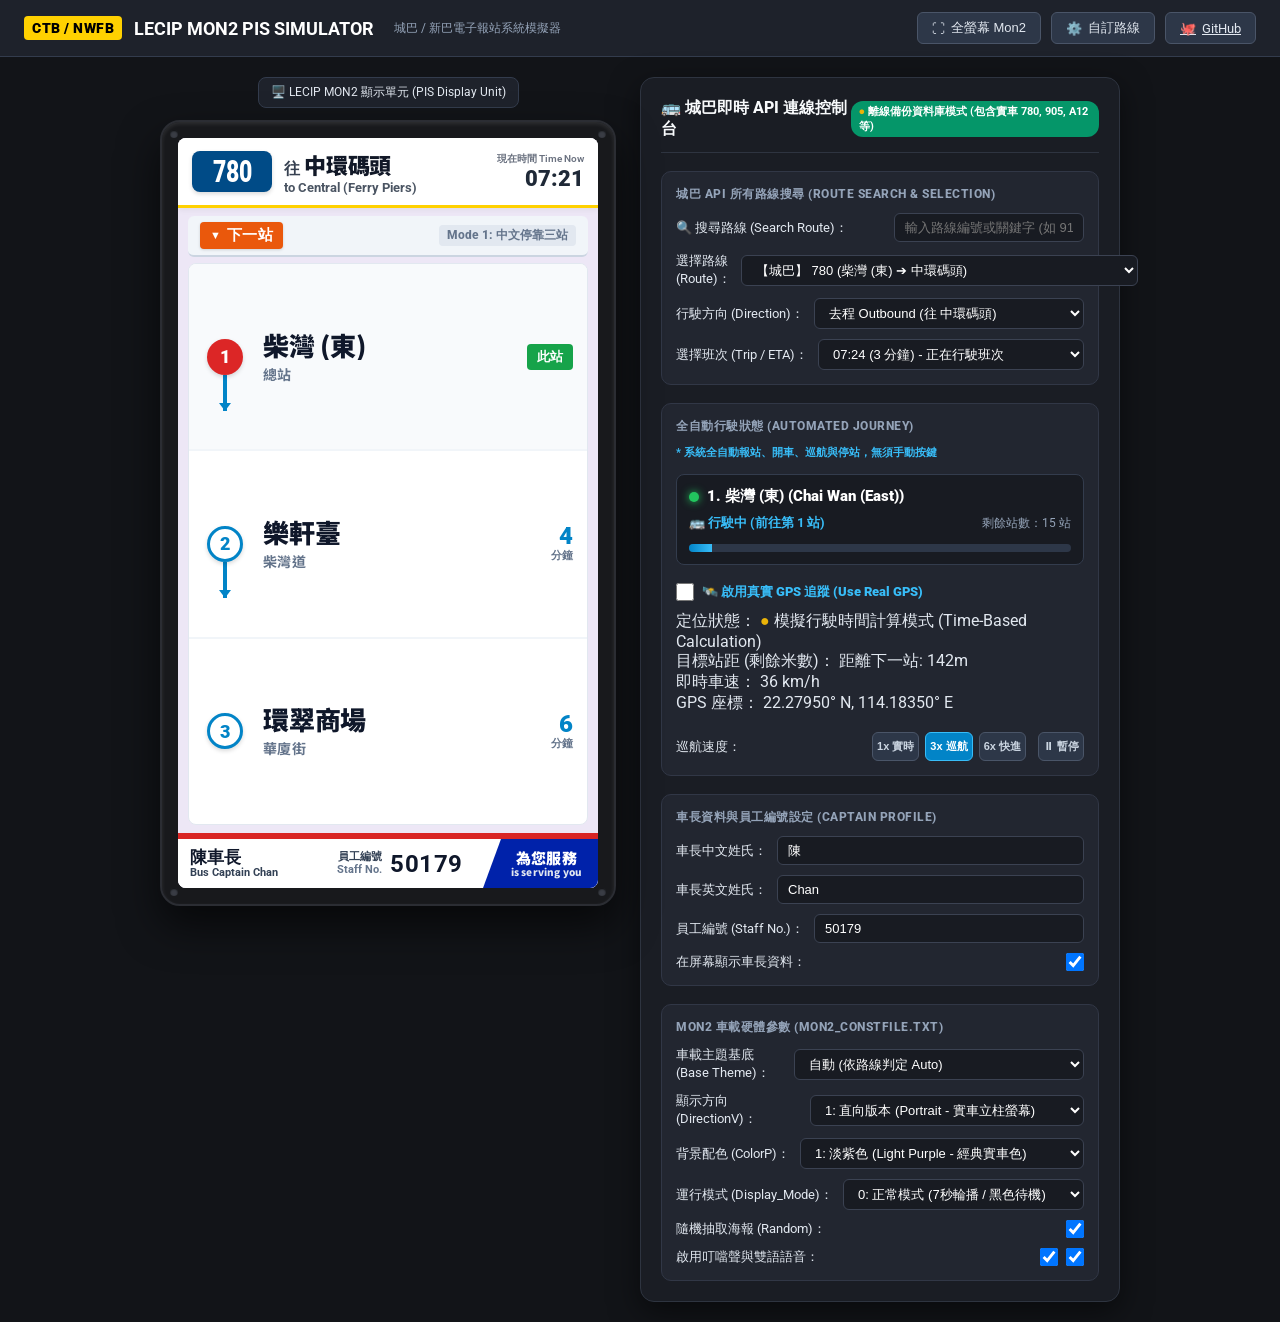
==== commit 63e4a2b6: "Add files via upload" ====
--- a/index.html
+++ b/index.html
@@ -3,504 +3,255 @@
 <head>
   <meta charset="UTF-8">
   <meta name="viewport" content="width=device-width, initial-scale=1.0">
-  <title>CTB LECIP MON2 SIMULATOR</title>
-  <style>
-    :root {
-      --ctb-yellow: #FFD100;
-      --ctb-dark-blue: #0A1931;
-      --ctb-blue: #004B87;
-      --ctb-red: #D71920;
-      --text-black: #111111;
-      --bg-panel: #EAEAEA;
-    }
-    * { box-sizing: border-box; margin: 0; padding: 0; font-family: -apple-system, BlinkMacSystemFont, "Segoe UI", Roboto, "Noto Sans HK", sans-serif; }
-    body { background: #181818; color: #fff; min-height: 100vh; display: flex; flex-direction: column; align-items: center; padding: 15px; }
-    .layout-container { display: flex; gap: 20px; max-width: 1250px; width: 100%; flex-wrap: wrap; justify-content: center; }
-
-    /* 控制面板 */
-    .controls-panel { flex: 1; min-width: 320px; max-width: 420px; background: #242424; border-radius: 10px; padding: 15px; font-size: 13px; }
-    .controls-panel h2 { font-size: 16px; margin-bottom: 12px; border-bottom: 2px solid var(--ctb-yellow); padding-bottom: 5px; color: var(--ctb-yellow); }
-    .form-group { margin-bottom: 10px; position: relative; }
-    .form-group label { display: block; margin-bottom: 4px; color: #bbb; }
-    .form-control { width: 100%; padding: 7px 10px; background: #333; border: 1px solid #555; color: #fff; border-radius: 4px; font-size: 13px; }
-    .btn-row { display: flex; gap: 8px; margin-top: 10px; }
-    .btn { flex: 1; padding: 8px; border: none; border-radius: 4px; cursor: pointer; font-weight: bold; background: #444; color: #fff; }
-    .btn-gps.active { background: #107c41; }
-    .status-badge { display: inline-block; padding: 2px 6px; border-radius: 4px; font-size: 11px; background: #555; margin-left: 5px; }
-    .status-badge.ok { background: #107c41; }
-
-    /* 路線搜尋下拉選單容器 */
-    .search-results { position: absolute; top: 100%; left: 0; right: 0; max-height: 180px; overflow-y: auto; background: #2f2f2f; border: 1px solid #555; border-radius: 4px; z-index: 100; display: none; }
-    .search-item { padding: 7px 10px; cursor: pointer; border-bottom: 1px solid #3d3d3d; }
-    .search-item:hover { background: #004B87; color: #fff; }
-
-    /* MON2 螢幕外框 */
-    .mon2-bezel { background: #4B2E83; border: 10px solid #2B1556; border-radius: 20px; box-shadow: 0 10px 25px rgba(0,0,0,0.8); overflow: hidden; position: relative; }
-    .mon2-portrait { width: 420px; height: 746px; }
-    .mon2-landscape { width: 746px; height: 420px; }
-
-    /* MON2 內部 UI 佈局 */
-    .mon2-screen { width: 100%; height: 100%; background: var(--bg-panel); color: var(--text-black); display: flex; flex-direction: column; position: relative; }
-    
-    /* 頂欄 */
-    .mon2-header { display: flex; height: 75px; border-bottom: 3px solid var(--ctb-yellow); background: #fff; }
-    .header-route { width: 120px; background: var(--ctb-blue); color: #fff; display: flex; align-items: center; justify-content: center; font-size: 38px; font-weight: 900; }
-    .header-dest { flex: 1; background: var(--ctb-yellow); padding: 5px 12px; display: flex; flex-direction: column; justify-content: center; overflow: hidden; }
-    .header-dest .dest-zh { font-size: 19px; font-weight: bold; white-space: nowrap; text-overflow: ellipsis; overflow: hidden; }
-    .header-dest .dest-en { font-size: 12px; color: #333; white-space: nowrap; text-overflow: ellipsis; overflow: hidden; }
-    .header-time { width: 85px; background: #fff; display: flex; flex-direction: column; align-items: center; justify-content: center; }
-    .header-time .time-title { font-size: 10px; color: #666; }
-    .header-time .time-val { font-size: 18px; font-weight: bold; }
-
-    /* 中間顯示主區域 */
-    .mon2-body { flex: 1; position: relative; overflow: hidden; }
-    .mode-view { width: 100%; height: 100%; display: none; }
-    .mode-view.active { display: flex; flex-direction: column; }
-
-    .status-sub-bar { background: #fff; padding: 4px 15px; font-weight: bold; font-size: 13px; border-bottom: 1px solid #ccc; display: flex; justify-content: space-between; }
-
-    /* 三站梯級式 (Mode 1 & 2) */
-    .ladder-container { flex: 1; display: flex; flex-direction: column; padding: 8px 0; }
-    .ladder-row { display: flex; align-items: center; flex: 1; padding: 0 15px; position: relative; }
-    .ladder-row:not(:last-child)::after { content: ""; position: absolute; left: 33px; top: 50%; width: 6px; height: 100%; background: #0078d4; z-index: 1; }
-    .stop-bubble { width: 36px; height: 36px; border-radius: 50%; background: #fff; border: 3px solid #0078d4; display: flex; align-items: center; justify-content: center; font-weight: bold; font-size: 15px; z-index: 2; }
-    .ladder-row.current .stop-bubble { background: #8BC34A; border-color: #558B2F; color: #fff; }
-    .stop-info { margin-left: 14px; flex: 1; overflow: hidden; }
-    .stop-main { font-size: 20px; font-weight: bold; white-space: nowrap; text-overflow: ellipsis; overflow: hidden; }
-    .stop-sub { font-size: 12px; color: #666; white-space: nowrap; text-overflow: ellipsis; overflow: hidden; }
-    .stop-eta-badge { text-align: right; min-width: 65px; font-weight: bold; color: var(--ctb-red); font-size: 15px; }
-
-    /* 全線黃白總表 (Mode 5) */
-    .overview-table { width: 100%; height: 100%; display: flex; flex-direction: column; font-size: 12px; }
-    .overview-row { display: flex; align-items: center; flex: 1; padding: 0 10px; }
-    .overview-row.yellow { background: #FFF9C4; }
-    .overview-row.white { background: #FFFFFF; }
-    .overview-seq { width: 28px; font-weight: bold; text-align: center; }
-    .overview-name-zh { flex: 1; font-weight: bold; white-space: nowrap; overflow: hidden; text-overflow: ellipsis; }
-    .overview-name-en { flex: 1; font-size: 11px; color: #555; white-space: nowrap; overflow: hidden; text-overflow: ellipsis; }
-    .overview-eta { width: 55px; text-align: right; color: var(--ctb-red); font-weight: bold; }
-
-    /* 電子海報 (Mode 4) */
-    .poster-container { width: 100%; height: 100%; display: flex; flex-direction: column; align-items: center; justify-content: center; text-align: center; padding: 25px; background: linear-gradient(135deg, #0A1931, #004B87); color: #fff; }
-    .poster-title { font-size: 24px; font-weight: 900; color: var(--ctb-yellow); margin-bottom: 15px; }
-    .poster-desc { font-size: 14px; line-height: 1.6; }
-
-    /* 底欄 */
-    .mon2-footer { height: 42px; border-top: 2px solid var(--ctb-red); background: #fff; display: flex; align-items: center; justify-content: space-between; padding: 0 10px; cursor: pointer; user-select: none; }
-    .driver-name { font-weight: bold; font-size: 13px; }
-    .driver-sub { font-size: 11px; color: #555; }
-    .driver-badge { background: var(--ctb-dark-blue); color: #fff; padding: 4px 8px; font-size: 11px; font-weight: bold; clip-path: polygon(10px 0, 100% 0, 100% 100%, 0 100%); }
-    .app-promo { font-size: 12px; font-weight: bold; color: var(--ctb-blue); text-align: center; width: 100%; }
-  </style>
+  <title>CTB LECIP MON2 SIMULATOR | 城巴旅客資訊系統模擬器</title>
+    <link rel="preconnect" href="https://fonts.googleapis.com">
+  <link rel="preconnect" href="https://fonts.gstatic.com" crossorigin>
+  <link href="https://fonts.googleapis.com/css2?family=Noto+Sans+HK:wght@400;500;700;900&family=Roboto:ital,wght@0,400;0,500;0,700;0,900;1,700&display=swap" rel="stylesheet">
+  <link rel="stylesheet" href="css/style.css">
 </head>
 <body>
-
-  <div class="layout-container">
-    <!-- 車載螢幕 -->
-    <div class="mon2-bezel mon2-portrait" id="mon2Frame">
-      <div class="mon2-screen">
-        <div class="mon2-header">
-          <div class="header-route" id="uiRoute">---</div>
-          <div class="header-dest">
-            <div class="dest-zh" id="uiDestZh">請選擇路線</div>
-            <div class="dest-en" id="uiDestEn">Please Select Route</div>
-          </div>
-          <div class="header-time">
-            <span class="time-title">現在時間 Time Now</span>
-            <span class="time-val" id="uiClock">--:--</span>
-          </div>
-        </div>
-
-        <div class="status-sub-bar">
-          <span id="uiStatusText">此站 This stop</span>
-          <span id="uiPageIndicator"></span>
-        </div>
-
-        <div class="mon2-body">
-          <div class="mode-view active" id="viewMode1"><div class="ladder-container" id="ladderZh"></div></div>
-          <div class="mode-view" id="viewMode2"><div class="ladder-container" id="ladderEn"></div></div>
-          <div class="mode-view" id="viewMode5"><div class="overview-table" id="overviewList"></div></div>
-          <div class="mode-view" id="viewMode4">
-            <div class="poster-container">
-              <div class="poster-title" id="posterTitle">#MISSIONZERO</div>
-              <div class="poster-desc" id="posterDesc">零排放 由此啟動<br>城巴致力推動全港綠色公共交通發展</div>
-            </div>
-          </div>
-        </div>
-
-        <div class="mon2-footer" id="mon2Footer">
-          <div id="footerDriverWrap" style="display: flex; width: 100%; justify-content: space-between; align-items: center;">
-            <div>
-              <div class="driver-name" id="uiDriverZh">李車長</div>
-              <div class="driver-sub" id="uiDriverEn">Bus Captain Li</div>
-            </div>
-            <div>
-              <span style="font-size:10px; color:#555;">員工編號 Staff No.</span>
-              <strong id="uiDriverId" style="font-size:14px; margin-left:4px;">34006</strong>
-            </div>
-            <div class="driver-badge">為您服務<br>is serving you</div>
-          </div>
-          <div class="app-promo" id="footerAppWrap" style="display: none;">
-            📱 下載 Citybus App 查閱即時抵站時間
-          </div>
-        </div>
-      </div>
-    </div>
-
-    <!-- 控制面板 -->
-    <div class="controls-panel">
-      <h2>CTB API 路線搜尋與控制</h2>
-
-      <!-- 路線關鍵字搜尋框 -->
-      <div class="form-group">
-        <label>搜尋路線 (輸入編號如 780, 905, A12)</label>
-        <input type="text" id="routeSearchInput" class="form-control" placeholder="載入路線清單中..." autocomplete="off">
-        <div class="search-results" id="searchResults"></div>
-      </div>
-
-      <div class="form-group">
-        <label>行駛方向 Direction</label>
-        <select id="dirSelect" class="form-control">
-          <option value="outbound">去程 Outbound</option>
-          <option value="inbound">回程 Inbound</option>
-        </select>
-      </div>
-
-      <div class="form-group">
-        <label>車長姓名與員工編號</label>
-        <div style="display:flex; gap:5px;">
-          <input type="text" id="driverSurnameZh" class="form-control" placeholder="中文姓" value="李">
-          <input type="text" id="driverSurnameEn" class="form-control" placeholder="英文姓" value="Li">
-          <input type="text" id="driverId" class="form-control" placeholder="編號" value="34006" style="width:90px;">
-        </div>
-      </div>
-
-      <div class="btn-row">
-        <button class="btn btn-gps" id="btnGpsToggle">🛰️ 啟用真實 GPS 報站</button>
-        <button class="btn" id="btnOrientation">🔄 直向/橫向切換</button>
-      </div>
-
-      <div style="margin-top:15px; padding:10px; background:#1c1c1c; border-radius:6px;">
-        <div style="display:flex; justify-content:space-between; margin-bottom:4px;">
-          <span>API 狀態: <span id="apiStatus" class="status-badge">連線中</span></span>
-          <span>GPS: <span id="gpsStatus" class="status-badge">關閉</span></span>
-        </div>
-        <div style="font-size:11px; color:#aaa;" id="detailStatus">請搜尋並選取一條路線以載入車站。</div>
-      </div>
-    </div>
+  <!-- Top Navigation Bar -->
+  <header class="app-topbar">
+    <div class="brand-title">
+      <span class="ctb-badge">CTB / NWFB</span>
+      <h1 class="app-title-text">LECIP MON2 PIS SIMULATOR</h1>
+      <span class="app-subtitle">城巴 / 新巴電子報站系統模擬器</span>
+    </div>
+    <div class="topbar-actions">
+      <button class="btn-top" id="btn-fullscreen" title="全螢幕顯示報站屏幕">
+        <span>⛶</span> 全螢幕 Mon2
+      </button>
+      <button class="btn-top" id="btn-custom-route" title="檢視或匯入自訂路線 JSON">
+        <span>⚙️</span> 自訂路線
+      </button>
+      <a href="https://github.com" target="_blank" class="btn-top" title="GitHub 倉庫">
+        <span>🐙</span> GitHub
+      </a>
+    </div>
+  </header>
+
+  <!-- Main Workspace -->
+  <div class="app-workspace">
+    <!-- Left: Mon2 Screen Viewport -->
+    <div class="display-viewport-container">
+      <div class="viewport-toolbar">
+        <span>🖥️ LECIP MON2 顯示單元 (PIS Display Unit)</span>
+      </div>
+
+      <div class="screen-housing">
+        <div class="housing-bolt bolt-tl"></div>
+        <div class="housing-bolt bolt-tr"></div>
+        <div class="housing-bolt bolt-bl"></div>
+        <div class="housing-bolt bolt-br"></div>
+
+        <!-- Render Target -->
+        <div id="mon2-display-container"></div>
+      </div>
+    </div>
+
+    <!-- Right: Driver / Simulator Control Console (Automated Citybus API Engine) -->
+    <div class="control-console">
+      <div class="console-header">
+        <div class="console-title">
+          <span>🚌 城巴即時 API 連線控制台</span>
+        </div>
+        <div class="console-status-pill" id="api-status-badge">
+          ● 連接 DATA.GOV.HK API...
+        </div>
+      </div>
+
+      <!-- 1. Citybus API: Route, Direction & Trip (路線搜尋、方向、班次選擇) -->
+      <div class="console-section">
+        <div class="section-label">城巴 API 所有路線搜尋 (Route Search & Selection)</div>
+        
+        <div class="form-row">
+          <label for="route-search-input">🔍 搜尋路線 (Search Route)：</label>
+          <div class="search-input-wrapper">
+            <input type="text" id="route-search-input" class="form-input" placeholder="輸入路線編號或關鍵字 (如 914, A12, 780, 102)..." autocomplete="off">
+            <div id="route-search-dropdown" class="route-search-dropdown hidden"></div>
+          </div>
+        </div>
+
+        <div class="form-row">
+          <label for="api-route-select">選擇路線 (Route)：</label>
+          <select id="api-route-select" class="form-select">
+            <option value="914" selected>【城巴】914 (海麗邨 ➔ 銅鑼灣(天后))</option>
+            <option value="780">【城巴】780 (柴灣(東) ➔ 中環碼頭)</option>
+            <option value="905">【城巴】905 (會展站 ➔ 荔枝角(盈暉臺))</option>
+            <option value="A12">【機場快線】A12 (機場 ➔ 小西灣(藍灣半島))</option>
+            <option value="702">【城巴】702 (海麗邨 ➔ 又一村(達之路))</option>
+            <option value="A21">【機場快線】A21 (紅磡站 ➔ 機場)</option>
+            <option value="8P">【城巴】8P (小西灣 ➔ 灣仔北)</option>
+            <option value="H1">【人力車】H1 (中環天星碼頭 ➔ 尖沙咀)</option>
+          </select>
+        </div>
+
+        <div class="form-row">
+          <label for="api-dir-select">行駛方向 (Direction)：</label>
+          <select id="api-dir-select" class="form-select">
+            <option value="outbound" selected>去程 Outbound</option>
+            <option value="inbound">回程 Inbound</option>
+          </select>
+        </div>
+
+        <div class="form-row">
+          <label for="api-trip-select">選擇班次 (Trip / ETA)：</label>
+          <select id="api-trip-select" class="form-select">
+            <option value="trip_1">正在獲取即時班次抵站時間...</option>
+          </select>
+        </div>
+      </div>
+
+      <!-- 2. Fully Automated Trip Engine (全自動行駛進度，無任何手動按鍵) -->
+      <div class="console-section">
+        <div class="section-label">全自動行駛狀態 (Automated Journey)</div>
+        <div style="font-size: 11px; color: #38BDF8; font-weight: bold; margin-bottom: 4px;">
+          * 系統全自動報站、開車、巡航與停站，無須手動按鍵
+        </div>
+
+        <div class="trip-live-card">
+          <div class="live-stop-header">
+            <span class="live-pulse-dot"></span>
+            <span id="live-current-stop-name" style="font-size: 15px; font-weight: 900; color: #FFF;">載入中...</span>
+          </div>
+          <div class="live-status-row">
+            <div id="live-trip-status-text" style="font-size: 13px; font-weight: 700;">🚌 行駛中</div>
+            <div id="live-remaining-stops" style="font-size: 12px; color: #94A3B8;">剩餘站數：計算中</div>
+          </div>
+          <div class="live-progress-container">
+            <div class="live-progress-bar" id="live-trip-progress-bar" style="width: 10%;"></div>
+          </div>
+        </div>
+
+        <!-- Real GPS & Target Distance ("Use real GPS" & "目標站距：實時動態顯示距離下一個目標站點的剩餘米數。是時間計算的") -->
+        <div class="form-row" style="margin-top: 8px;">
+          <label style="display: flex; align-items: center; cursor: pointer; gap: 8px;">
+            <input type="checkbox" id="ctrl-real-gps-toggle" style="width: 18px; height: 18px; cursor: pointer;">
+            <span style="font-weight: 900; color: #38BDF8;">🛰️ 啟用真實 GPS 追蹤 (Use Real GPS)</span>
+          </label>
+        </div>
+
+        <div class="gps-telemetry-card" id="gps-telemetry-card">
+          <div class="telemetry-row">
+            <span class="telemetry-label">定位狀態：</span>
+            <span class="telemetry-val" id="gps-status-indicator"><span style="color:#EAB308">●</span> 模擬行駛時間計算模式 (Time-Based Calculation)</span>
+          </div>
+          <div class="telemetry-row">
+            <span class="telemetry-label">目標站距 (剩餘米數)：</span>
+            <span class="telemetry-val highlight-dist" id="gps-target-distance-meters">距離下一站: 142m</span>
+          </div>
+          <div class="telemetry-row">
+            <span class="telemetry-label">即時車速：</span>
+            <span class="telemetry-val" id="gps-speed-kmh">36 km/h</span>
+          </div>
+          <div class="telemetry-row">
+            <span class="telemetry-label">GPS 座標：</span>
+            <span class="telemetry-val" id="gps-coords-display">22.27950° N, 114.18350° E</span>
+          </div>
+        </div>
+
+        <!-- Speed Controls -->
+        <div class="form-row" style="margin-top: 8px;">
+          <label>巡航速度：</label>
+          <div class="speed-buttons-group">
+            <button class="btn-pill" id="btn-speed-1" title="1x 實時真實時間">1x 實時</button>
+            <button class="btn-pill pill-active" id="btn-speed-3" title="3x 常用巡航">3x 巡航</button>
+            <button class="btn-pill" id="btn-speed-6" title="6x 快速演示">6x 快進</button>
+            <button class="btn-pill btn-danger" id="btn-trip-pause" style="margin-left: 6px;"><span>⏸</span> 暫停</button>
+          </div>
+        </div>
+      </div>
+
+      <!-- 3. Driver & Vehicle Configuration (車長自訂與車載設定) -->
+      <div class="console-section">
+        <div class="section-label">車長資料與員工編號設定 (Captain Profile)</div>
+        <div class="form-row">
+          <label for="ctrl-driver-surname-zh">車長中文姓氏：</label>
+          <input type="text" id="ctrl-driver-surname-zh" value="陳" class="form-input" placeholder="例如 陳 或 李">
+        </div>
+        <div class="form-row">
+          <label for="ctrl-driver-surname-en">車長英文姓氏：</label>
+          <input type="text" id="ctrl-driver-surname-en" value="Chan" class="form-input" placeholder="例如 Chan 或 Li">
+        </div>
+        <div class="form-row">
+          <label for="ctrl-driver-id">員工編號 (Staff No.)：</label>
+          <input type="text" id="ctrl-driver-id" value="50179" class="form-input" placeholder="例如 50179">
+        </div>
+        <div class="form-row">
+          <label for="ctrl-driver-logged">在屏幕顯示車長資料：</label>
+          <input type="checkbox" id="ctrl-driver-logged" checked style="width: 18px; height: 18px;">
+        </div>
+      </div>
+
+      <!-- 4. Mon2 Hardware Parameters -->
+      <div class="console-section">
+        <div class="section-label">MON2 車載硬體參數 (Mon2_constfile.txt)</div>
+        <div class="form-row">
+          <label for="ctrl-theme-base">車載主題基底 (Base Theme)：</label>
+          <select id="ctrl-theme-base" class="form-select">
+            <option value="auto" selected>自動 (依路線判定 Auto)</option>
+            <option value="cityflyer">Cityflyer 機場快線紅金基底 (Cityflyer Base)</option>
+            <option value="ctb">城巴市區藍黃基底 (Citybus Normal Base)</option>
+            <option value="nwfb">新巴市區橙綠基底 (NWFB Normal Base)</option>
+            <option value="rickshaw">人力車觀光紅金基底 (Rickshaw Base)</option>
+          </select>
+        </div>
+        <div class="form-row">
+          <label for="ctrl-orient-select">顯示方向 (DirectionV)：</label>
+          <select id="ctrl-orient-select" class="form-select">
+            <option value="1" selected>1: 直向版本 (Portrait - 實車立柱螢幕)</option>
+            <option value="0">0: 橫向版本 (Landscape - 實車橫向螢幕)</option>
+          </select>
+        </div>
+        <div class="form-row">
+          <label for="ctrl-color-select">背景配色 (ColorP)：</label>
+          <select id="ctrl-color-select" class="form-select">
+            <option value="1" selected>1: 淡紫色 (Light Purple - 經典實車色)</option>
+            <option value="0">0: 淡灰色 (Light Grey)</option>
+          </select>
+        </div>
+        <div class="form-row">
+          <label for="ctrl-mode-select">運行模式 (Display_Mode)：</label>
+          <select id="ctrl-mode-select" class="form-select">
+            <option value="0" selected>0: 正常模式 (7秒輪播 / 黑色待機)</option>
+            <option value="1">1: 測試模式 (3秒輪播 / 藍色待機)</option>
+          </select>
+        </div>
+        <div class="form-row">
+          <label for="ctrl-random-poster">隨機抽取海報 (Random)：</label>
+          <input type="checkbox" id="ctrl-random-poster" checked style="width: 18px; height: 18px;">
+        </div>
+        <div class="form-row">
+          <label for="ctrl-audio-enable">啟用叮噹聲與雙語語音：</label>
+          <div style="display: flex; gap: 8px;">
+            <input type="checkbox" id="ctrl-audio-enable" checked style="width: 18px; height: 18px;">
+            <input type="checkbox" id="ctrl-tts-enable" checked style="width: 18px; height: 18px;" title="粵英雙語語音廣播">
+          </div>
+        </div>
+      </div></div>
   </div>
 
-  <script>
-    const API_BASE = "https://rt.data.gov.hk/v2/transport/citybus";
-    const POSTERS = [
-      { title: "#MISSIONZERO", desc: "零排放 由此啟動<br>城巴致力推動全港綠色公共交通發展" },
-      { title: "請緊握扶手", desc: "行車時請緊握扶手<br>安全乘車 顧己及人" },
-      { title: "請佩戴安全帶", desc: "法例規定座位設有安全帶時<br>乘客必須全程佩戴" }
-    ];
-
-    let allRoutes = [];
-    let currentRoute = "";
-    let currentDir = "outbound";
-    let stops = [];
-    let currentStopIndex = 0;
-    let currentMode = 1;
-    let pageOverviewIndex = 1;
-    let isGpsActive = false;
-    let gpsWatchId = null;
-
-    // 時鐘
-    setInterval(() => {
-      const now = new Date();
-      document.getElementById('uiClock').textContent = 
-        `${String(now.getHours()).padStart(2, '0')}:${String(now.getMinutes()).padStart(2, '0')}`;
-    }, 1000);
-
-    // 叮噹提示音
-    function playDingDong() {
-      try {
-        const ctx = new (window.AudioContext || window.webkitAudioContext)();
-        const now = ctx.currentTime;
-        const osc = ctx.createOscillator();
-        const gain = ctx.createGain();
-        osc.frequency.setValueAtTime(830, now);
-        osc.frequency.exponentialRampToValueAtTime(622, now + 0.35);
-        gain.gain.setValueAtTime(0.25, now);
-        gain.gain.exponentialRampToValueAtTime(0.01, now + 0.7);
-        osc.connect(gain);
-        gain.connect(ctx.destination);
-        osc.start(now);
-        osc.stop(now + 0.7);
-      } catch(e) {}
-    }
-
-    // 1. API: 載入全港所有城巴路線清單
-    async function loadAllRoutes() {
-      try {
-        const res = await fetch(`${API_BASE}/route/ctb`);
-        const json = await res.json();
-        allRoutes = json.data || [];
-        document.getElementById('apiStatus').textContent = "已連線";
-        document.getElementById('apiStatus').className = "status-badge ok";
-        document.getElementById('routeSearchInput').placeholder = "輸入路線 (例: 780, 905, A12)";
-        // 預設載入 780
-        selectRoute("780");
-      } catch (err) {
-        document.getElementById('apiStatus').textContent = "API 連線失敗";
-      }
-    }
-
-    // 2. 路線搜尋過濾與展示
-    const searchInput = document.getElementById('routeSearchInput');
-    const searchResults = document.getElementById('searchResults');
-
-    searchInput.addEventListener('input', (e) => {
-      const q = e.target.value.trim().toUpperCase();
-      if (!q) { searchResults.style.display = 'none'; return; }
-
-      const matches = allRoutes.filter(r => r.route.toUpperCase().includes(q)).slice(0, 15);
-      searchResults.innerHTML = "";
-      if (matches.length === 0) {
-        searchResults.innerHTML = `<div class="search-item" style="color:#888;">找不到相符路線</div>`;
-      } else {
-        matches.forEach(r => {
-          const item = document.createElement('div');
-          item.className = "search-item";
-          item.textContent = `${r.route} 往 ${r.dest_tc} (${r.dest_en})`;
-          item.onclick = () => {
-            searchInput.value = r.route;
-            searchResults.style.display = 'none';
-            selectRoute(r.route);
-          };
-          searchResults.appendChild(item);
-        });
-      }
-      searchResults.style.display = 'block';
-    });
-
-    document.addEventListener('click', (e) => {
-      if (!searchInput.contains(e.target) && !searchResults.contains(e.target)) {
-        searchResults.style.display = 'none';
-      }
-    });
-
-    // 3. API: 根據選取路線與方向獲取站點資料及座標
-    async function selectRoute(routeNo) {
-      currentRoute = routeNo;
-      currentStopIndex = 0;
-      document.getElementById('detailStatus').textContent = `載入路線 ${routeNo} 車站資料中...`;
-
-      try {
-        const res = await fetch(`${API_BASE}/route-stop/ctb/${routeNo}/${currentDir}`);
-        const json = await res.json();
-        const rawStops = json.data || [];
-
-        if (rawStops.length === 0) {
-          document.getElementById('detailStatus').textContent = `此方向無站點資料，請切換方向。`;
-          return;
-        }
-
-        // 批次取得站點詳細名稱與座標
-        stops = await Promise.all(rawStops.map(async (s) => {
-          const stopRes = await fetch(`${API_BASE}/stop/${s.stop}`);
-          const stopJson = await stopRes.json();
-          const d = stopJson.data || {};
-          return {
-            id: s.stop,
-            seq: s.seq,
-            nameZh: d.name_tc || "巴士站",
-            nameEn: d.name_en || "Bus Stop",
-            lat: parseFloat(d.lat),
-            lon: parseFloat(d.long)
-          };
-        }));
-
-        const matchedRoute = allRoutes.find(r => r.route === currentRoute);
-        if (matchedRoute) {
-          document.getElementById('uiDestZh').textContent = "往 " + (currentDir === 'outbound' ? matchedRoute.dest_tc : matchedRoute.orig_tc);
-          document.getElementById('uiDestEn').textContent = "to " + (currentDir === 'outbound' ? matchedRoute.dest_en : matchedRoute.orig_en);
-        }
-        document.getElementById('detailStatus').textContent = `路線 ${routeNo} 載入完成，共 ${stops.length} 站。`;
-        render();
-      } catch (e) {
-        document.getElementById('detailStatus').textContent = `車站資料讀取錯誤。`;
-      }
-    }
-
-    document.getElementById('dirSelect').addEventListener('change', (e) => {
-      currentDir = e.target.value;
-      if (currentRoute) selectRoute(currentRoute);
-    });
-
-    // 4. 畫面渲染引擎
-    function render() {
-      if (stops.length === 0) return;
-      document.getElementById('uiRoute').textContent = currentRoute;
-
-      document.querySelectorAll('.mode-view').forEach(el => el.classList.remove('active'));
-
-      // Mode 1 & 2: 三站模式
-      if (currentMode === 1 || currentMode === 2) {
-        const isZh = (currentMode === 1);
-        const container = isZh ? document.getElementById('ladderZh') : document.getElementById('ladderEn');
-        document.getElementById(isZh ? 'viewMode1' : 'viewMode2').classList.add('active');
-        document.getElementById('uiStatusText').textContent = isZh ? "此站 This stop" : "Next stop";
-        document.getElementById('uiPageIndicator').textContent = "";
-
-        container.innerHTML = "";
-        for (let i = 0; i < 3; i++) {
-          const idx = currentStopIndex + i;
-          if (idx < stops.length) {
-            const s = stops[idx];
-            const row = document.createElement('div');
-            row.className = `ladder-row ${i === 0 ? 'current' : ''}`;
-            row.innerHTML = `
-              <div class="stop-bubble">${idx + 1}</div>
-              <div class="stop-info">
-                <div class="stop-main">${isZh ? s.nameZh : s.nameEn}</div>
-                <div class="stop-sub">${isZh ? s.nameEn : s.nameZh}</div>
-              </div>
-              <div class="stop-eta-badge">${i === 0 ? "此站" : (i * 3) + " 分鐘"}</div>
-            `;
-            container.appendChild(row);
-          }
-        }
-      }
-
-      // Mode 5: 多於 13 站分頁總表
-      else if (currentMode === 5) {
-        document.getElementById('viewMode5').classList.add('active');
-        const container = document.getElementById('overviewList');
-        container.innerHTML = "";
-
-        const remaining = stops.slice(currentStopIndex);
-        const totalPages = remaining.length > 13 ? Math.ceil((remaining.length - 13) / 10) + 1 : 1;
-        document.getElementById('uiPageIndicator').textContent = `${pageOverviewIndex}/${totalPages}`;
-
-        let slice = (pageOverviewIndex === 1) 
-          ? remaining.slice(0, 13) 
-          : remaining.slice(13 + (pageOverviewIndex - 2) * 10, 13 + (pageOverviewIndex - 1) * 10);
-
-        slice.forEach((s, i) => {
-          const gIdx = stops.indexOf(s);
-          const row = document.createElement('div');
-          row.className = `overview-row ${i % 2 === 0 ? 'yellow' : 'white'}`;
-          row.innerHTML = `
-            <div class="overview-seq">${gIdx + 1}</div>
-            <div class="overview-name-zh">${s.nameZh}</div>
-            <div class="overview-name-en">${s.nameEn}</div>
-            <div class="overview-eta">${(gIdx - currentStopIndex) * 2 + 1} 分鐘</div>
-          `;
-          container.appendChild(row);
-        });
-      }
-
-      // Mode 4: 隨機海報
-      else if (currentMode === 4) {
-        document.getElementById('viewMode4').classList.add('active');
-        document.getElementById('uiStatusText').textContent = "宣傳資訊 Promotion";
-        document.getElementById('uiPageIndicator').textContent = "";
-        const p = POSTERS[Math.floor(Math.random() * POSTERS.length)];
-        document.getElementById('posterTitle').innerHTML = p.title;
-        document.getElementById('posterDesc').innerHTML = p.desc;
-      }
-    }
-
-    // 版面輪播計時器
-    setInterval(() => {
-      if (stops.length === 0) return;
-      const remaining = stops.slice(currentStopIndex);
-      const totalPages = remaining.length > 13 ? Math.ceil((remaining.length - 13) / 10) + 1 : 1;
-
-      if (currentMode === 1) currentMode = 2;
-      else if (currentMode === 2) { currentMode = 5; pageOverviewIndex = 1; }
-      else if (currentMode === 5) {
-        if (pageOverviewIndex < totalPages) pageOverviewIndex++;
-        else currentMode = 4;
-      }
-      else if (currentMode === 4) currentMode = 1;
-
-      render();
-    }, 6000);
-
-    // 車長資訊
-    function updateDriver() {
-      const zh = document.getElementById('driverSurnameZh').value || "李";
-      const en = document.getElementById('driverSurnameEn').value || "Li";
-      const id = document.getElementById('driverId').value || "34006";
-      document.getElementById('uiDriverZh').textContent = `${zh}車長`;
-      document.getElementById('uiDriverEn').textContent = `Bus Captain ${en}`;
-      document.getElementById('uiDriverId').textContent = id;
-    }
-    document.querySelectorAll('#driverSurnameZh, #driverSurnameEn, #driverId').forEach(el => el.addEventListener('input', updateDriver));
-
-    // 點擊底欄切換車長 / App 提示
-    document.getElementById('mon2Footer').addEventListener('click', () => {
-      const d = document.getElementById('footerDriverWrap');
-      const a = document.getElementById('footerAppWrap');
-      d.style.display = d.style.display === 'none' ? 'flex' : 'none';
-      a.style.display = a.style.display === 'none' ? 'block' : 'none';
-    });
-
-    // 螢幕方向切換
-    document.getElementById('btnOrientation').addEventListener('click', () => {
-      const frame = document.getElementById('mon2Frame');
-      frame.classList.toggle('mon2-portrait');
-      frame.classList.toggle('mon2-landscape');
-    });
-
-    // GPS 大圓距離計算 (米)
-    function calcDist(lat1, lon1, lat2, lon2) {
-      const R = 6371e3;
-      const p1 = lat1 * Math.PI / 180, p2 = lat2 * Math.PI / 180;
-      const dp = (lat2 - lat1) * Math.PI / 180, dl = (lon2 - lon1) * Math.PI / 180;
-      const a = Math.sin(dp/2)**2 + Math.cos(p1) * Math.cos(p2) * Math.sin(dl/2)**2;
-      return R * 2 * Math.atan2(Math.sqrt(a), Math.sqrt(1 - a));
-    }
-
-    // GPS 定位控制
-    document.getElementById('btnGpsToggle').addEventListener('click', () => {
-      if (!isGpsActive) {
-        if (!navigator.geolocation) { alert("此設備不支援 GPS 定位"); return; }
-        gpsWatchId = navigator.geolocation.watchPosition(pos => {
-          const { latitude, longitude, speed } = pos.coords;
-          const target = stops[currentStopIndex];
-          if (!target || !target.lat) return;
-
-          const dist = calcDist(latitude, longitude, target.lat, target.lon);
-          const spdKm = speed ? Math.max(speed * 3.6, 20) : 20;
-          const etaMin = Math.max(1, Math.round(dist / (spdKm * 1000 / 60)));
-
-          document.getElementById('detailStatus').textContent = 
-            `目標: ${target.nameZh} | 剩餘時間: 約 ${etaMin} 分鐘 (距 ${Math.round(dist)}m)`;
-
-          if (dist <= 60) {
-            playDingDong();
-            if (currentStopIndex < stops.length - 1) {
-              setTimeout(() => { currentStopIndex++; render(); }, 8000);
-            }
-          }
-        }, err => {
-          document.getElementById('gpsStatus').textContent = "失敗";
-        }, { enableHighAccuracy: true, maximumAge: 1000 });
-
-        isGpsActive = true;
-        document.getElementById('btnGpsToggle').classList.add('active');
-        document.getElementById('btnGpsToggle').textContent = "🛑 關閉 GPS 定位";
-        document.getElementById('gpsStatus').textContent = "運作中";
-        document.getElementById('gpsStatus').className = "status-badge ok";
-      } else {
-        navigator.geolocation.clearWatch(gpsWatchId);
-        isGpsActive = false;
-        document.getElementById('btnGpsToggle').classList.remove('active');
-        document.getElementById('btnGpsToggle').textContent = "🛰️ 啟用真實 GPS 報站";
-        document.getElementById('gpsStatus').textContent = "關閉";
-        document.getElementById('gpsStatus').className = "status-badge";
-      }
-    });
-
-    // 啟動 API 資料載入
-    loadAllRoutes();
-    updateDriver();
-  </script>
+  <!-- Custom Route JSON Modal -->
+  <div id="custom-modal" class="modal-overlay hidden">
+    <div class="modal-card">
+      <div class="modal-title">自訂路線編輯器 (Custom Route Editor)</div>
+      <p style="font-size: 13px; color: #94A3B8;">
+        您可以在此編輯或直接貼上符合格式的路線 JSON 結構（支援自訂轉乘路線、分段收費與重要地標提示）：
+      </p>
+      <textarea id="custom-json-input" class="json-textarea"></textarea>
+      <div style="display: flex; justify-content: flex-end; gap: 10px;">
+        <button class="btn-ctrl" id="btn-close-modal">取消 (Cancel)</button>
+        <button class="btn-ctrl btn-primary" id="btn-save-custom">套用並載入路線 (Apply Route)</button>
+      </div>
+    </div>
+  </div>
+
+  <!-- Scripts -->
+  <script src="js/data.js"></script>
+  <script src="js/ctb-api.js"></script>
+  <script src="js/audio.js"></script>
+  <script src="js/mon2-display.js"></script>
+  <script src="js/controller.js"></script>
+  <script src="js/app.js"></script>
 </body>
 </html>
--- a/css/style.css
+++ b/css/style.css
@@ -0,0 +1,2735 @@
+/* ==========================================================================
+   CTB LECIP MON2 SIMULATOR - STYLESHEET
+   Authentic Citybus / NWFB LECIP Mon2 Passenger Information System (PIS)
+   ========================================================================== */
+
+:root {
+  --ctb-yellow: #FFD100;
+  --ctb-blue: #004B87;
+  --ctb-red: #D92525;
+  --ctb-navy: #002B49;
+  --cityflyer-red: #7A0016;
+  --cityflyer-gold: #E5A823;
+  --rickshaw-red: #8B1E1E;
+  --nwfb-orange: #FF6600;
+  --nwfb-green: #008060;
+  --screen-grey-bg: #EAEBED;
+  --screen-purple-bg: #EDE7F6;
+  --lcd-border: #262626;
+  --font-family: -apple-system, BlinkMacSystemFont, "Segoe UI", "PingFang HK", "Noto Sans HK", "Microsoft JhengHei", Roboto, sans-serif;
+}
+
+* {
+  box-sizing: border-box;
+  margin: 0;
+  padding: 0;
+}
+
+body {
+  font-family: var(--font-family);
+  background: #121418;
+  color: #E2E8F0;
+  min-height: 100vh;
+  display: flex;
+  flex-direction: column;
+  overflow-x: hidden;
+}
+
+/* App Header */
+.app-topbar {
+  background: #1E222B;
+  border-bottom: 1px solid #333C4D;
+  padding: 12px 24px;
+  display: flex;
+  justify-content: space-between;
+  align-items: center;
+  flex-wrap: wrap;
+  gap: 12px;
+}
+
+.brand-title {
+  display: flex;
+  align-items: center;
+  gap: 12px;
+}
+
+.ctb-badge {
+  background: var(--ctb-yellow);
+  color: #000;
+  font-weight: 900;
+  font-size: 14px;
+  padding: 4px 8px;
+  border-radius: 4px;
+  letter-spacing: 0.5px;
+}
+
+.app-title-text {
+  font-size: 18px;
+  font-weight: 700;
+  color: #FFF;
+}
+
+.app-subtitle {
+  font-size: 12px;
+  color: #94A3B8;
+  margin-left: 8px;
+}
+
+.topbar-actions {
+  display: flex;
+  gap: 10px;
+}
+
+.btn-top {
+  background: #2D3748;
+  color: #E2E8F0;
+  border: 1px solid #4A5568;
+  padding: 6px 14px;
+  border-radius: 6px;
+  font-size: 13px;
+  cursor: pointer;
+  display: inline-flex;
+  align-items: center;
+  gap: 6px;
+  transition: all 0.2s;
+}
+
+.btn-top:hover {
+  background: #3B475A;
+  color: #FFF;
+}
+
+/* Main Workspace Layout */
+.app-workspace {
+  display: flex;
+  flex: 1;
+  padding: 20px;
+  gap: 24px;
+  justify-content: center;
+  align-items: flex-start;
+  max-width: 1500px;
+  margin: 0 auto;
+  width: 100%;
+}
+
+/* Left: Display Viewport */
+.display-viewport-container {
+  display: flex;
+  flex-direction: column;
+  align-items: center;
+  gap: 12px;
+}
+
+.viewport-toolbar {
+  display: flex;
+  gap: 8px;
+  background: #1E222B;
+  padding: 6px 12px;
+  border-radius: 8px;
+  border: 1px solid #333C4D;
+  font-size: 12px;
+}
+
+.screen-housing {
+  background: #18191C;
+  padding: 16px;
+  border-radius: 20px;
+  box-shadow: 0 20px 40px rgba(0,0,0,0.6), inset 0 2px 4px rgba(255,255,255,0.1);
+  border: 2px solid #2B2D33;
+  position: relative;
+}
+
+.housing-bolt {
+  position: absolute;
+  width: 8px;
+  height: 8px;
+  background: #3A3D45;
+  border-radius: 50%;
+  box-shadow: inset 0 1px 2px rgba(0,0,0,0.8);
+}
+.bolt-tl { top: 8px; left: 8px; }
+.bolt-tr { top: 8px; right: 8px; }
+.bolt-bl { bottom: 8px; left: 8px; }
+.bolt-br { bottom: 8px; right: 8px; }
+
+/* The Mon2 Screen Frame */
+.mon2-frame {
+  background: var(--screen-grey-bg);
+  color: #111827;
+  overflow: hidden;
+  position: relative;
+  display: flex;
+  flex-direction: column;
+  box-shadow: inset 0 0 10px rgba(0,0,0,0.25);
+  transition: all 0.3s cubic-bezier(0.4, 0, 0.2, 1);
+  user-select: none;
+}
+
+/* Aspect Ratios: Vertical (9:16 ~ 420x746) vs Horizontal (16:9 ~ 720x405) */
+.mon2-frame.vertical {
+  width: 420px;
+  height: 750px;
+  border-radius: 8px;
+}
+
+.mon2-frame.horizontal {
+  width: 760px;
+  height: 440px;
+  border-radius: 8px;
+}
+
+/* Theme Variations */
+.mon2-frame.theme-grey {
+  --mon2-bg: var(--screen-grey-bg);
+  --mon2-card-bg: #FFFFFF;
+}
+
+.mon2-frame.theme-purple {
+  --mon2-bg: var(--screen-purple-bg);
+  --mon2-card-bg: #FAF5FF;
+}
+
+/* Screen Layers */
+.screen-layer {
+  position: absolute;
+  top: 0;
+  left: 0;
+  width: 100%;
+  height: 100%;
+  display: flex;
+  flex-direction: column;
+  background: var(--mon2-bg);
+}
+
+.screen-layer.hidden {
+  display: none !important;
+}
+
+#screen-off {
+  background: #080808;
+  box-shadow: inset 0 0 40px rgba(0,0,0,0.9);
+  z-index: 100;
+}
+
+/* Standby Screens */
+#screen-standby {
+  z-index: 90;
+  background: #0F172A;
+  color: #F8FAFC;
+  justify-content: center;
+  align-items: center;
+  padding: 30px;
+  text-align: center;
+}
+
+/* Test Mode Blue Screen (Display_Mode=1 in Readme) */
+.mon2-frame.display-mode-blue #screen-standby {
+  background: #0044AA !important;
+  color: #FFFFFF !important;
+}
+
+.standby-content {
+  display: flex;
+  flex-direction: column;
+  align-items: center;
+  gap: 16px;
+}
+
+.standby-logo .brand-text {
+  font-size: 24px;
+  font-weight: 900;
+  letter-spacing: 2px;
+  color: var(--ctb-yellow);
+  text-shadow: 0 2px 4px rgba(0,0,0,0.5);
+}
+
+.standby-title {
+  font-size: 32px;
+  font-weight: 800;
+  letter-spacing: 1px;
+}
+
+.standby-en {
+  font-size: 16px;
+  font-weight: 600;
+  color: #94A3B8;
+  letter-spacing: 2px;
+}
+
+.standby-clock {
+  font-size: 48px;
+  font-family: "Courier New", monospace;
+  font-weight: 900;
+  color: #38BDF8;
+  background: rgba(0,0,0,0.4);
+  padding: 8px 24px;
+  border-radius: 8px;
+  margin: 10px 0;
+}
+
+.standby-msg {
+  font-size: 15px;
+  line-height: 1.5;
+  color: #CBD5E1;
+}
+
+.standby-qr-box {
+  margin-top: 15px;
+  display: flex;
+  align-items: center;
+  gap: 16px;
+  background: rgba(255,255,255,0.1);
+  padding: 12px 20px;
+  border-radius: 10px;
+  text-align: left;
+}
+
+.qr-mock {
+  width: 54px;
+  height: 54px;
+  background: #FFF;
+  border-radius: 4px;
+  display: flex;
+  justify-content: center;
+  align-items: center;
+  position: relative;
+}
+
+.qr-mock::before {
+  content: "";
+  position: absolute;
+  width: 42px;
+  height: 42px;
+  background: repeating-conic-gradient(#000 0% 25%, #FFF 0% 50%) 50% / 10px 10px;
+}
+
+.qr-text {
+  font-size: 13px;
+  color: #FFF;
+  line-height: 1.4;
+}
+
+/* ==========================================================================
+   MON2 ACTIVE SCREEN UI
+   ========================================================================== */
+#screen-run {
+  display: flex;
+  flex-direction: column;
+  height: 100%;
+}
+
+/* 1. Header Bar */
+.mon2-header {
+  background: #FFFFFF;
+  display: flex;
+  align-items: center;
+  padding: 10px 14px;
+  border-bottom: 3px solid var(--ctb-yellow);
+  box-shadow: 0 2px 6px rgba(0,0,0,0.06);
+  gap: 12px;
+  min-height: 68px;
+}
+
+.mode-cityflyer .mon2-header {
+  border-bottom: 3px solid var(--cityflyer-gold);
+}
+
+.mode-rickshaw .mon2-header {
+  border-bottom: 3px solid #FFD700;
+}
+
+.mode-nwfb .mon2-header {
+  border-bottom: 3px solid var(--nwfb-orange);
+}
+
+.header-route-badge {
+  background: var(--ctb-yellow);
+  color: #000;
+  font-weight: 900;
+  font-size: 30px;
+  padding: 4px 14px;
+  border-radius: 8px;
+  box-shadow: 0 2px 4px rgba(0,0,0,0.15);
+  display: flex;
+  align-items: center;
+  justify-content: center;
+  min-width: 80px;
+  line-height: 1.1;
+}
+
+.header-dest-box {
+  flex: 1;
+  display: flex;
+  flex-direction: column;
+  justify-content: center;
+  overflow: hidden;
+}
+
+.dest-zh {
+  font-size: 22px;
+  font-weight: 900;
+  color: #111827;
+  white-space: nowrap;
+  overflow: hidden;
+  text-overflow: ellipsis;
+}
+
+.dest-en {
+  font-size: 13px;
+  font-weight: 700;
+  color: #4B5563;
+  white-space: nowrap;
+  overflow: hidden;
+  text-overflow: ellipsis;
+}
+
+.header-time-box {
+  text-align: right;
+  min-width: 75px;
+}
+
+.time-label {
+  font-size: 10px;
+  font-weight: 600;
+  color: #6B7280;
+}
+
+.time-value {
+  font-size: 22px;
+  font-weight: 900;
+  color: #1F2937;
+  font-family: "Segoe UI", Roboto, monospace;
+}
+
+/* Universal Hidden */
+.hidden {
+  display: none !important;
+}
+
+/* 2. Main Content Area */
+.mon2-main {
+  flex: 1;
+  position: relative;
+  overflow: hidden;
+  display: flex;
+  flex-direction: column;
+  padding: 8px 10px;
+  min-height: 0;
+}
+
+/* Mon2 Content Pages (Strictly One Active at a Time - 輪流轉頁，絕不堆疊) */
+.content-page {
+  display: none !important;
+  flex: 1;
+  flex-direction: column;
+  height: 100%;
+  max-height: 100%;
+  overflow: hidden;
+}
+
+.content-page.active {
+  display: flex !important;
+  animation: fadeIn 0.3s ease-out;
+}
+
+@keyframes fadeIn {
+  from { opacity: 0; transform: translateY(6px); }
+  to { opacity: 1; transform: translateY(0); }
+}
+
+/* PAGE 0: Primary Stop Announcement */
+#page-stop-primary {
+  display: flex;
+  flex-direction: column;
+  gap: 10px;
+}
+
+.stop-status-badge {
+  background: var(--ctb-blue);
+  color: #FFF;
+  display: inline-flex;
+  align-items: baseline;
+  gap: 8px;
+  padding: 5px 14px;
+  border-radius: 6px;
+  align-self: flex-start;
+  box-shadow: 0 2px 4px rgba(0,0,0,0.1);
+}
+
+.mode-cityflyer .stop-status-badge {
+  background: var(--cityflyer-red);
+}
+
+.stop-status-badge.arrived {
+  background: #16A34A !important;
+}
+
+.status-zh {
+  font-size: 18px;
+  font-weight: 900;
+}
+
+.status-en {
+  font-size: 12px;
+  font-weight: 700;
+  text-transform: capitalize;
+}
+
+.stop-number-box {
+  background: #1F2937;
+  color: #FFF;
+  font-size: 26px;
+  font-weight: 900;
+  width: 44px;
+  height: 44px;
+  border-radius: 8px;
+  display: flex;
+  align-items: center;
+  justify-content: center;
+  margin-top: -4px;
+}
+
+.stop-name-container {
+  margin-top: 4px;
+}
+
+.stop-name-zh {
+  font-size: 38px;
+  font-weight: 900;
+  color: #0F172A;
+  line-height: 1.15;
+  letter-spacing: -0.5px;
+}
+
+.stop-name-en {
+  font-size: 22px;
+  font-weight: 800;
+  color: #334155;
+  line-height: 1.2;
+  margin-top: 2px;
+}
+
+.stop-sub-title {
+  font-size: 13px;
+  font-weight: 600;
+  color: #64748B;
+  margin-top: 4px;
+}
+
+/* Landmarks & Secondary Box */
+.stop-secondary-box {
+  margin-top: 8px;
+  display: flex;
+  flex-direction: column;
+  gap: 8px;
+  flex: 1;
+}
+
+.landmarks-list {
+  display: flex;
+  flex-wrap: wrap;
+  gap: 6px;
+}
+
+.landmark-item {
+  background: #FFFFFF;
+  color: #1E293B;
+  font-size: 13px;
+  font-weight: 700;
+  padding: 4px 10px;
+  border-radius: 6px;
+  border: 1px solid #CBD5E1;
+  box-shadow: 0 1px 2px rgba(0,0,0,0.04);
+}
+
+.special-notice-card {
+  background: #FFFBEB;
+  border: 1.5px solid #F59E0B;
+  border-radius: 8px;
+  padding: 10px 12px;
+  display: flex;
+  gap: 10px;
+  box-shadow: 0 2px 4px rgba(245,158,11,0.1);
+}
+
+.special-notice-card.hidden {
+  display: none;
+}
+
+.notice-icon {
+  font-size: 20px;
+}
+
+.notice-body {
+  flex: 1;
+}
+
+.notice-zh {
+  font-size: 12px;
+  font-weight: 800;
+  color: #92400E;
+  line-height: 1.4;
+}
+
+.notice-en {
+  font-size: 11px;
+  font-weight: 600;
+  color: #B45309;
+  line-height: 1.3;
+  margin-top: 4px;
+}
+
+/* Terminus Alert Card */
+.terminus-alert-card {
+  margin-top: auto;
+  background: linear-gradient(135deg, #1E293B, #0F172A);
+  color: #FFF;
+  padding: 18px;
+  border-radius: 12px;
+  text-align: center;
+  border: 2px solid var(--ctb-yellow);
+  box-shadow: 0 4px 12px rgba(0,0,0,0.2);
+}
+
+.terminus-title {
+  font-size: 24px;
+  font-weight: 900;
+  color: var(--ctb-yellow);
+  letter-spacing: 1px;
+}
+
+.terminus-desc {
+  font-size: 14px;
+  font-weight: 700;
+  margin-top: 8px;
+  line-height: 1.4;
+}
+
+.terminus-thanks {
+  font-size: 11px;
+  color: #94A3B8;
+  margin-top: 10px;
+}
+
+/* Section Title Bar (For pages 1 & 2) */
+.section-title-bar {
+  background: #FFFFFF;
+  padding: 8px 14px;
+  border-radius: 8px;
+  display: flex;
+  align-items: baseline;
+  gap: 8px;
+  box-shadow: 0 1px 3px rgba(0,0,0,0.06);
+  border-left: 4px solid var(--ctb-blue);
+  margin-bottom: 10px;
+}
+
+.section-title-bar.interchange-header {
+  border-left-color: #059669;
+}
+
+.bar-zh {
+  font-size: 18px;
+  font-weight: 900;
+  color: #0F172A;
+}
+
+.bar-en {
+  font-size: 13px;
+  font-weight: 700;
+  color: #64748B;
+}
+
+.page-indicator {
+  margin-left: auto;
+  font-size: 12px;
+  font-weight: 800;
+  color: #94A3B8;
+}
+
+/* PAGE 1: Upcoming Stops Progression */
+.upcoming-stops-list {
+  display: flex;
+  flex-direction: column;
+  gap: 8px;
+  flex: 1;
+}
+
+.progress-stop-row {
+  background: #FFFFFF;
+  border-radius: 8px;
+  padding: 10px 14px;
+  display: flex;
+  align-items: center;
+  gap: 12px;
+  border: 1px solid #E2E8F0;
+  transition: all 0.2s;
+}
+
+.progress-stop-row.current-stop {
+  border: 2px solid var(--ctb-blue);
+  background: #EFF6FF;
+}
+
+.stop-dot-col {
+  display: flex;
+  flex-direction: column;
+  align-items: center;
+  position: relative;
+  width: 16px;
+}
+
+.stop-dot-col .dot {
+  width: 12px;
+  height: 12px;
+  border-radius: 50%;
+  background: #94A3B8;
+  border: 2px solid #FFF;
+  box-shadow: 0 0 0 1px #CBD5E1;
+}
+
+.stop-dot-col .active-dot {
+  background: var(--ctb-blue);
+  box-shadow: 0 0 0 2px var(--ctb-yellow);
+}
+
+.stop-seq-col {
+  font-size: 16px;
+  font-weight: 800;
+  color: #64748B;
+  min-width: 22px;
+}
+
+.stop-names-col {
+  flex: 1;
+  overflow: hidden;
+}
+
+.stop-names-col .name-zh {
+  font-size: 17px;
+  font-weight: 900;
+  color: #0F172A;
+  white-space: nowrap;
+  overflow: hidden;
+  text-overflow: ellipsis;
+}
+
+.tag-term {
+  background: var(--ctb-red);
+  color: #FFF;
+  font-size: 10px;
+  padding: 1px 4px;
+  border-radius: 3px;
+  vertical-align: middle;
+  margin-left: 4px;
+}
+
+.stop-names-col .name-en {
+  font-size: 12px;
+  font-weight: 700;
+  color: #64748B;
+  white-space: nowrap;
+  overflow: hidden;
+  text-overflow: ellipsis;
+}
+
+.stop-eta-col {
+  text-align: right;
+  min-width: 70px;
+}
+
+.stop-eta-col .eta-num {
+  font-size: 18px;
+  font-weight: 900;
+  color: #0284C7;
+}
+
+.stop-eta-col .eta-unit {
+  font-size: 10px;
+  font-weight: 600;
+  color: #64748B;
+  display: block;
+}
+
+/* PAGE 2: Interchange Routes Table */
+.interchange-table-wrapper {
+  background: #FFFFFF;
+  border-radius: 8px;
+  overflow: hidden;
+  border: 1px solid #E2E8F0;
+  flex: 1;
+}
+
+.interchange-table {
+  width: 100%;
+  border-collapse: collapse;
+}
+
+.interchange-table th {
+  background: #F8FAFC;
+  padding: 8px 10px;
+  font-size: 12px;
+  font-weight: 800;
+  color: #475569;
+  border-bottom: 2px solid #CBD5E1;
+  text-align: left;
+}
+
+.interchange-table td {
+  padding: 10px;
+  border-bottom: 1px solid #F1F5F9;
+  vertical-align: middle;
+}
+
+.ic-route-badge {
+  background: #1E293B;
+  color: #FFF;
+  font-weight: 900;
+  font-size: 15px;
+  padding: 3px 8px;
+  border-radius: 4px;
+  display: inline-block;
+}
+
+.ic-dest-zh {
+  font-size: 15px;
+  font-weight: 900;
+  color: #0F172A;
+}
+
+.ic-dest-en {
+  font-size: 11px;
+  font-weight: 600;
+  color: #64748B;
+}
+
+.ic-eta-val {
+  font-size: 18px;
+  color: #059669;
+}
+
+.ic-eta-unit {
+  font-size: 10px;
+  font-weight: 600;
+  color: #64748B;
+  line-height: 1;
+}
+
+.interchange-footer {
+  font-size: 10px;
+  color: #64748B;
+  text-align: center;
+  margin-top: 6px;
+}
+
+/* PAGE 3: Electronic Poster */
+#page-poster {
+  display: flex;
+  flex-direction: column;
+}
+
+.poster-container {
+  background: #FFFFFF;
+  border-radius: 12px;
+  padding: 20px;
+  box-shadow: 0 4px 12px rgba(0,0,0,0.06);
+  display: flex;
+  flex-direction: column;
+  align-items: center;
+  text-align: center;
+  flex: 1;
+}
+
+.poster-tag {
+  background: #F1F5F9;
+  color: #475569;
+  font-size: 11px;
+  font-weight: 800;
+  padding: 4px 12px;
+  border-radius: 20px;
+  text-transform: uppercase;
+  margin-bottom: 16px;
+}
+
+.poster-visual {
+  margin: 10px 0 16px 0;
+}
+
+.poster-icon-wrapper {
+  width: 96px;
+  height: 96px;
+  border-radius: 24px;
+  display: flex;
+  align-items: center;
+  justify-content: center;
+  box-shadow: 0 8px 16px rgba(0,0,0,0.15);
+}
+
+.poster-title-zh {
+  font-size: 26px;
+  font-weight: 900;
+  color: #0F172A;
+  margin-bottom: 4px;
+}
+
+.poster-title-en {
+  font-size: 16px;
+  font-weight: 800;
+  color: #475569;
+  margin-bottom: 12px;
+}
+
+.poster-desc-zh {
+  font-size: 14px;
+  font-weight: 700;
+  color: #334155;
+  line-height: 1.5;
+  margin-bottom: 6px;
+}
+
+.poster-desc-en {
+  font-size: 12px;
+  font-weight: 600;
+  color: #64748B;
+  line-height: 1.4;
+}
+
+/* 3. Footer Bar */
+.mon2-footer {
+  background: #FFFFFF;
+  border-top: 2px solid #CBD5E1;
+  padding: 8px 14px;
+  display: flex;
+  justify-content: space-between;
+  align-items: center;
+  min-height: 48px;
+  font-size: 13px;
+  gap: 10px;
+}
+
+.footer-brand {
+  font-weight: 900;
+  color: var(--ctb-blue);
+  font-size: 14px;
+  letter-spacing: 0.5px;
+}
+
+.mode-cityflyer .footer-brand {
+  color: var(--cityflyer-red);
+}
+
+.footer-driver-box {
+  background: #F1F5F9;
+  padding: 4px 10px;
+  border-radius: 6px;
+  border: 1px dashed #94A3B8;
+  cursor: pointer;
+  display: flex;
+  align-items: center;
+  font-size: 12px;
+  color: #475569;
+  transition: all 0.2s;
+  max-width: 62%;
+  overflow: hidden;
+}
+
+.footer-driver-box:hover {
+  background: #E2E8F0;
+  border-color: #64748B;
+}
+
+.driver-info {
+  display: flex;
+  align-items: baseline;
+  gap: 5px;
+  white-space: nowrap;
+  overflow: hidden;
+  text-overflow: ellipsis;
+}
+
+.driver-label {
+  font-weight: 700;
+  color: #64748B;
+  font-size: 11px;
+}
+
+.driver-name-zh {
+  font-weight: 900;
+  color: #0F172A;
+  font-size: 13px;
+}
+
+.driver-name-en {
+  font-weight: 700;
+  color: #334155;
+  font-size: 11px;
+}
+
+.driver-id-val {
+  font-weight: 800;
+  color: #0284C7;
+  font-size: 11px;
+  margin-left: 2px;
+}
+
+.app-promo-wrap {
+  display: flex;
+  align-items: center;
+  gap: 6px;
+  color: #0284C7;
+  font-weight: 700;
+}
+
+.app-promo-wrap.hidden {
+  display: none;
+}
+
+.footer-fare {
+  font-size: 12px;
+  color: #64748B;
+}
+
+.footer-fare strong {
+  font-size: 15px;
+  color: #0F172A;
+}
+
+/* Horizontal Layout Adaptations */
+.mon2-frame.horizontal .mon2-main {
+  flex-direction: row;
+  gap: 16px;
+}
+
+.mon2-frame.horizontal #page-stop-primary {
+  flex: 1.2;
+}
+
+.mon2-frame.horizontal .stop-name-zh {
+  font-size: 32px;
+}
+
+.mon2-frame.horizontal .stop-name-en {
+  font-size: 18px;
+}
+
+/* ==========================================================================
+   RIGHT: DRIVER / SIMULATOR CONTROL CONSOLE
+   ========================================================================== */
+.control-console {
+  background: #1A1D24;
+  border: 1px solid #2E3440;
+  border-radius: 14px;
+  width: 480px;
+  padding: 20px;
+  box-shadow: 0 10px 30px rgba(0,0,0,0.5);
+  display: flex;
+  flex-direction: column;
+  gap: 18px;
+}
+
+.console-header {
+  border-bottom: 1px solid #2E3440;
+  padding-bottom: 12px;
+  display: flex;
+  justify-content: space-between;
+  align-items: center;
+}
+
+.console-title {
+  font-size: 16px;
+  font-weight: 800;
+  color: #F8FAFC;
+  display: flex;
+  align-items: center;
+  gap: 8px;
+}
+
+.console-status-pill {
+  font-size: 11px;
+  font-weight: 700;
+  padding: 3px 8px;
+  border-radius: 12px;
+  background: #059669;
+  color: #FFF;
+}
+
+.console-section {
+  background: #222630;
+  border: 1px solid #313746;
+  border-radius: 10px;
+  padding: 14px;
+  display: flex;
+  flex-direction: column;
+  gap: 10px;
+}
+
+.section-label {
+  font-size: 12px;
+  font-weight: 800;
+  color: #94A3B8;
+  text-transform: uppercase;
+  letter-spacing: 0.5px;
+}
+
+/* Control Buttons Grid */
+.controls-grid {
+  display: grid;
+  grid-template-columns: repeat(2, 1fr);
+  gap: 10px;
+}
+
+.btn-ctrl {
+  background: #2D3748;
+  color: #F8FAFC;
+  border: 1px solid #4A5568;
+  padding: 10px 14px;
+  border-radius: 8px;
+  font-size: 13px;
+  font-weight: 700;
+  cursor: pointer;
+  display: flex;
+  align-items: center;
+  justify-content: center;
+  gap: 8px;
+  transition: all 0.2s;
+}
+
+.btn-ctrl:hover {
+  background: #3B475A;
+  border-color: #718096;
+}
+
+.btn-ctrl.btn-primary {
+  background: #0284C7;
+  border-color: #38BDF8;
+}
+
+.btn-ctrl.btn-primary:hover {
+  background: #0369A1;
+}
+
+.btn-ctrl.btn-success {
+  background: #16A34A;
+  border-color: #4ADE80;
+}
+
+.btn-ctrl.btn-success:hover {
+  background: #15803D;
+}
+
+.btn-ctrl.btn-danger {
+  background: #DC2626;
+  border-color: #F87171;
+}
+
+.btn-ctrl.btn-danger:hover {
+  background: #B91C1C;
+}
+
+.form-row {
+  display: flex;
+  align-items: center;
+  justify-content: space-between;
+  font-size: 13px;
+  gap: 10px;
+}
+
+.form-select, .form-input {
+  background: #181B22;
+  border: 1px solid #3B4252;
+  color: #FFF;
+  padding: 6px 10px;
+  border-radius: 6px;
+  font-size: 13px;
+  flex: 1;
+}
+
+/* Custom Route Modal */
+.modal-overlay {
+  position: fixed;
+  top: 0;
+  left: 0;
+  width: 100vw;
+  height: 100vh;
+  background: rgba(0,0,0,0.75);
+  display: flex;
+  align-items: center;
+  justify-content: center;
+  z-index: 999;
+}
+
+.modal-overlay.hidden {
+  display: none;
+}
+
+.modal-card {
+  background: #1E222B;
+  border: 1px solid #3E4759;
+  border-radius: 12px;
+  width: 90%;
+  max-width: 650px;
+  padding: 24px;
+  max-height: 90vh;
+  overflow-y: auto;
+  display: flex;
+  flex-direction: column;
+  gap: 16px;
+}
+
+.modal-title {
+  font-size: 18px;
+  font-weight: 800;
+  color: #FFF;
+}
+
+.json-textarea {
+  width: 100%;
+  height: 250px;
+  background: #121418;
+  color: #38BDF8;
+  border: 1px solid #333C4D;
+  border-radius: 6px;
+  padding: 10px;
+  font-family: monospace;
+  font-size: 12px;
+  resize: vertical;
+}
+
+/* Responsive adjustments */
+@media (max-width: 980px) {
+  .app-workspace {
+    flex-direction: column;
+    align-items: center;
+  }
+  .control-console {
+    width: 100%;
+    max-width: 480px;
+  }
+}
+
+
+/* ==========================================================================
+   PHOTO 1 & PHOTO 2 REAL-LIFE BUS DISPLAY ADAPTATIONS
+   ========================================================================== */
+
+/* Visibility toggles between Vertical and Horizontal screens */
+.mon2-frame.vertical .vertical-only {
+  display: flex !important;
+}
+.mon2-frame.vertical .horizontal-only {
+  display: none !important;
+}
+
+.mon2-frame.horizontal .vertical-only {
+  display: none !important;
+}
+.mon2-frame.horizontal .horizontal-only {
+  display: flex !important;
+}
+
+/* 1. Header Layout Adaptations */
+.dest-zh-wrap {
+  display: flex;
+  align-items: baseline;
+  gap: 4px;
+}
+.dest-prefix {
+  font-size: 16px;
+  font-weight: 700;
+  color: #374151;
+}
+
+/* Horizontal Screen Header Driver Card (Photo 2 Reference) */
+.header-driver-box {
+  background: #E6007E;
+  color: #FFFFFF;
+  border-radius: 6px;
+  padding: 4px 12px;
+  display: flex;
+  align-items: center;
+  box-shadow: 0 1px 3px rgba(0,0,0,0.2);
+  cursor: pointer;
+  transition: all 0.2s;
+  user-select: none;
+}
+
+.header-driver-box:hover {
+  filter: brightness(1.08);
+}
+
+.mode-ctb .header-driver-box {
+  background: #004B87;
+}
+
+.h-driver-wrap {
+  display: flex;
+  align-items: center;
+  gap: 16px;
+}
+
+.h-driver-col {
+  display: flex;
+  flex-direction: column;
+  justify-content: center;
+}
+
+.col-name .h-driver-name-zh {
+  font-size: 15px;
+  font-weight: 900;
+  line-height: 1.1;
+}
+.col-name .h-driver-name-en {
+  font-size: 10px;
+  font-weight: 600;
+  opacity: 0.9;
+}
+
+.col-motto .h-motto-zh {
+  font-size: 15px;
+  font-weight: 900;
+  line-height: 1.1;
+}
+.col-motto .h-motto-en {
+  font-size: 10px;
+  font-weight: 600;
+  opacity: 0.9;
+}
+
+.col-id .h-id-label {
+  font-size: 9px;
+  font-weight: 700;
+  opacity: 0.85;
+}
+.col-id .h-id-num {
+  font-size: 20px;
+  font-weight: 900;
+  font-family: -apple-system, BlinkMacSystemFont, "Segoe UI", Roboto, monospace;
+  line-height: 1;
+}
+
+.h-driver-app {
+  font-size: 12px;
+  font-weight: 800;
+  display: flex;
+  align-items: center;
+  gap: 6px;
+}
+
+/* 2. Vertical Subheader Bar & Stop Ladder (Photo 1 Reference) */
+.stop-subheader-bar {
+  display: flex;
+  justify-content: space-between;
+  align-items: center;
+  padding: 4px 8px;
+  background: #F8FAFC;
+  border-bottom: 1px solid #E2E8F0;
+}
+
+.stop-status-pill {
+  display: inline-flex;
+  align-items: center;
+  gap: 6px;
+  background: #F97316;
+  color: #FFFFFF;
+  padding: 3px 10px;
+  border-radius: 4px;
+  font-weight: 900;
+  box-shadow: 0 1px 2px rgba(0,0,0,0.15);
+}
+
+.stop-status-pill.arrived {
+  background: #16A34A;
+}
+
+.status-arrow {
+  font-size: 11px;
+}
+
+.subheader-page-num {
+  font-size: 12px;
+  font-weight: 800;
+  color: #64748B;
+}
+
+.stop-main-card {
+  display: flex;
+  align-items: center;
+  gap: 12px;
+  background: #FFFFFF;
+  padding: 8px 12px;
+  border-bottom: 2px solid #E2E8F0;
+}
+
+.stop-seq-circle {
+  width: 38px;
+  height: 38px;
+  border-radius: 50%;
+  background: #16A34A;
+  color: #FFFFFF;
+  font-size: 20px;
+  font-weight: 900;
+  display: flex;
+  align-items: center;
+  justify-content: center;
+  box-shadow: 0 2px 4px rgba(22,163,74,0.3);
+  flex-shrink: 0;
+}
+
+.stop-title-group {
+  flex: 1;
+  overflow: hidden;
+}
+
+.stop-title-group .stop-name-zh {
+  font-size: 28px;
+  font-weight: 900;
+  color: #0F172A;
+  line-height: 1.1;
+  white-space: nowrap;
+  overflow: hidden;
+  text-overflow: ellipsis;
+}
+
+.stop-title-group .stop-name-en {
+  font-size: 15px;
+  font-weight: 800;
+  color: #475569;
+  line-height: 1.2;
+  white-space: nowrap;
+  overflow: hidden;
+  text-overflow: ellipsis;
+}
+
+.stop-title-group .stop-sub-title {
+  font-size: 12px;
+  font-weight: 600;
+  color: #64748B;
+  margin-top: 2px;
+}
+
+/* Stop Ladder (Alternating Yellow & White rows as in Photo 1) */
+.ladder-wrapper {
+  flex: 1;
+  overflow-y: auto;
+  position: relative;
+  background: #FFFFFF;
+  border: 1px solid #E2E8F0;
+  border-radius: 4px;
+}
+
+.ladder-stops-list {
+  display: flex;
+  flex-direction: column;
+}
+
+.ladder-row {
+  display: flex;
+  align-items: center;
+  padding: 6px 10px;
+  min-height: 42px;
+  border-bottom: 1px solid rgba(0,0,0,0.06);
+  position: relative;
+  transition: all 0.2s;
+}
+
+.ladder-row.row-yellow {
+  background-color: #FFD100;
+  color: #000000;
+}
+
+.ladder-row.row-white {
+  background-color: #FFFFFF;
+  color: #0F172A;
+}
+
+.ladder-row.row-current {
+  font-weight: 900;
+}
+
+.ladder-circle-col {
+  width: 32px;
+  display: flex;
+  flex-direction: column;
+  align-items: center;
+  position: relative;
+  flex-shrink: 0;
+}
+
+.ladder-circle {
+  width: 24px;
+  height: 24px;
+  border-radius: 50%;
+  display: flex;
+  align-items: center;
+  justify-content: center;
+  font-size: 13px;
+  font-weight: 900;
+  color: #FFFFFF;
+  z-index: 2;
+}
+
+.circle-green {
+  background: #16A34A;
+  box-shadow: 0 0 0 2px #FFFFFF;
+}
+
+.circle-blue {
+  background: #2563EB;
+}
+
+.ladder-line {
+  position: absolute;
+  top: 24px;
+  bottom: -20px;
+  width: 3px;
+  background: #2563EB;
+  z-index: 1;
+}
+
+.ladder-names-col {
+  flex: 1;
+  padding-left: 10px;
+  overflow: hidden;
+}
+
+.ladder-name-zh {
+  font-size: 16px;
+  font-weight: 900;
+  white-space: nowrap;
+  overflow: hidden;
+  text-overflow: ellipsis;
+  line-height: 1.2;
+}
+
+.ladder-name-en {
+  font-size: 11px;
+  font-weight: 700;
+  opacity: 0.85;
+  white-space: nowrap;
+  overflow: hidden;
+  text-overflow: ellipsis;
+}
+
+.ladder-eta-col {
+  text-align: right;
+  min-width: 44px;
+  font-size: 12px;
+  font-weight: 800;
+}
+
+.tag-current {
+  background: #16A34A;
+  color: #FFF;
+  font-size: 10px;
+  padding: 2px 6px;
+  border-radius: 4px;
+}
+
+.eta-mins {
+  font-size: 14px;
+  font-weight: 900;
+  color: #0284C7;
+}
+
+.eta-min-text {
+  font-size: 10px;
+  color: #64748B;
+  margin-left: 2px;
+}
+
+/* 3. Vertical Bottom Driver Bar (Photo 1 Reference) */
+.mon2-frame.vertical .mon2-footer {
+  padding: 0;
+  min-height: 54px;
+  background: #FFFFFF;
+  border-top: 3px solid #D92525;
+  overflow: hidden;
+}
+
+.v-driver-card {
+  width: 100%;
+  height: 52px;
+  display: flex;
+  align-items: stretch;
+  cursor: pointer;
+  user-select: none;
+  transition: all 0.2s;
+}
+
+.v-driver-card:hover {
+  background: #F8FAFC;
+}
+
+.v-driver-content {
+  width: 100%;
+  display: flex;
+  align-items: stretch;
+}
+
+.v-col {
+  display: flex;
+  flex-direction: column;
+  justify-content: center;
+}
+
+.v-col-captain {
+  flex: 1.1;
+  padding-left: 12px;
+}
+
+.v-captain-zh {
+  font-size: 17px;
+  font-weight: 900;
+  color: #0F172A;
+  line-height: 1.1;
+}
+
+.v-captain-en {
+  font-size: 11px;
+  font-weight: 700;
+  color: #334155;
+  line-height: 1.2;
+}
+
+.v-col-id {
+  flex: 1.3;
+  display: flex;
+  flex-direction: row;
+  align-items: center;
+  gap: 8px;
+  padding: 0 8px;
+}
+
+.v-id-label {
+  display: flex;
+  flex-direction: column;
+  text-align: right;
+}
+
+.v-id-label .zh {
+  font-size: 11px;
+  font-weight: 900;
+  color: #334155;
+  line-height: 1.1;
+}
+
+.v-id-label .en {
+  font-size: 9px;
+  font-weight: 700;
+  color: #64748B;
+  line-height: 1.1;
+}
+
+.v-id-num {
+  font-size: 24px;
+  font-weight: 900;
+  font-family: -apple-system, BlinkMacSystemFont, "Segoe UI", Roboto, monospace;
+  color: #0F172A;
+  letter-spacing: 0.5px;
+}
+
+.v-col-motto {
+  width: 110px;
+  background: #002B49;
+  color: #FFFFFF;
+  display: flex;
+  flex-direction: column;
+  align-items: center;
+  justify-content: center;
+  clip-path: polygon(15px 0%, 100% 0%, 100% 100%, 0% 100%);
+  padding-left: 10px;
+}
+
+.v-motto-zh {
+  font-size: 15px;
+  font-weight: 900;
+  line-height: 1.1;
+  letter-spacing: 0.5px;
+}
+
+.v-motto-en {
+  font-size: 10px;
+  font-weight: 600;
+  color: #E2E8F0;
+  line-height: 1.1;
+}
+
+.v-driver-app {
+  width: 100%;
+  display: flex;
+  align-items: center;
+  justify-content: center;
+  gap: 8px;
+  color: #0284C7;
+  font-size: 13px;
+  font-weight: 800;
+}
+
+/* 4. Horizontal Screen Footer */
+.h-footer-bar {
+  width: 100%;
+  display: flex;
+  justify-content: space-between;
+  align-items: center;
+  padding: 6px 14px;
+  background: #FFFFFF;
+  border-top: 1px solid #CBD5E1;
+  font-size: 11px;
+  color: #64748B;
+}
+
+.h-footer-brand {
+  font-weight: 900;
+  color: var(--ctb-blue);
+  font-size: 13px;
+}
+
+.h-footer-eta-label {
+  font-weight: 700;
+  color: #475569;
+}
+
+
+/* ==========================================================================
+   AUTHENTIC 5-STAGE PAGE ROTATION (版面輪替) STYLES
+   ========================================================================== */
+
+/* Page Top Strip with Callout & Cycle Indicator */
+.page-top-strip {
+  display: flex;
+  justify-content: space-between;
+  align-items: center;
+  padding: 6px 12px;
+  background: #F1F5F9;
+  border-bottom: 2px solid #CBD5E1;
+  margin-bottom: 6px;
+  border-radius: 6px;
+}
+
+.status-callout {
+  display: inline-flex;
+  align-items: center;
+  gap: 6px;
+  color: #FFFFFF;
+  font-weight: 900;
+  padding: 4px 10px;
+  border-radius: 4px;
+  box-shadow: 0 1px 3px rgba(0,0,0,0.15);
+}
+
+.zh-callout, .en-callout, .bi-callout {
+  background: #EA580C;
+}
+
+.status-callout.arrived {
+  background: #16A34A !important;
+}
+
+.status-indicator-arrow {
+  font-size: 11px;
+}
+
+.status-text {
+  font-size: 15px;
+  letter-spacing: 0.5px;
+}
+
+.page-cycle-tag {
+  font-size: 12px;
+  font-weight: 800;
+  color: #64748B;
+  background: #E2E8F0;
+  padding: 2px 8px;
+  border-radius: 4px;
+}
+
+/* Trio Stops Container (3-Stop View from Photos 2-5, 7-8) */
+.trio-stops-container {
+  display: flex;
+  flex-direction: column;
+  flex: 1;
+  background: #FFFFFF;
+  border: 1px solid #E2E8F0;
+  border-radius: 8px;
+  overflow: hidden;
+}
+
+.trio-row {
+  display: flex;
+  align-items: center;
+  padding: 16px 14px;
+  border-bottom: 2px solid #F1F5F9;
+  flex: 1;
+  transition: all 0.2s;
+  position: relative;
+}
+
+.trio-row:last-child {
+  border-bottom: none;
+}
+
+.trio-row.row-active {
+  background: #F8FAFC;
+}
+
+.trio-seq-col {
+  width: 44px;
+  display: flex;
+  flex-direction: column;
+  align-items: center;
+  position: relative;
+  flex-shrink: 0;
+}
+
+.trio-circle {
+  width: 36px;
+  height: 36px;
+  border-radius: 50%;
+  display: flex;
+  align-items: center;
+  justify-content: center;
+  font-size: 18px;
+  font-weight: 900;
+  z-index: 2;
+  box-shadow: 0 2px 4px rgba(0,0,0,0.15);
+}
+
+.circle-active {
+  background: #DC2626;
+  color: #FFFFFF;
+}
+
+.circle-upcoming {
+  background: #FFFFFF;
+  color: #0284C7;
+  border: 3px solid #0284C7;
+}
+
+.trio-arrow-line {
+  position: absolute;
+  top: 36px;
+  bottom: -36px;
+  width: 4px;
+  background: #0284C7;
+  z-index: 1;
+}
+
+.trio-arrow-line::after {
+  content: "";
+  position: absolute;
+  bottom: 0;
+  left: 50%;
+  transform: translateX(-50%);
+  border-left: 6px solid transparent;
+  border-right: 6px solid transparent;
+  border-top: 8px solid #0284C7;
+}
+
+.trio-name-col {
+  flex: 1;
+  padding: 0 16px;
+  overflow: hidden;
+}
+
+.trio-main-name {
+  font-size: 26px;
+  font-weight: 900;
+  color: #0F172A;
+  line-height: 1.15;
+  white-space: nowrap;
+  overflow: hidden;
+  text-overflow: ellipsis;
+}
+
+.trio-sub-text {
+  font-size: 14px;
+  font-weight: 700;
+  color: #64748B;
+  margin-top: 4px;
+  white-space: nowrap;
+  overflow: hidden;
+  text-overflow: ellipsis;
+}
+
+.trio-eta-col {
+  text-align: right;
+  min-width: 65px;
+  display: flex;
+  flex-direction: column;
+  align-items: flex-end;
+  justify-content: center;
+}
+
+.tag-active-stop {
+  background: #16A34A;
+  color: #FFFFFF;
+  font-size: 13px;
+  font-weight: 900;
+  padding: 4px 10px;
+  border-radius: 4px;
+}
+
+.eta-big {
+  font-size: 24px;
+  font-weight: 900;
+  color: #0284C7;
+  line-height: 1;
+}
+
+.eta-unit-text {
+  font-size: 11px;
+  font-weight: 700;
+  color: #64748B;
+}
+
+/* Bilingual Ladder Row (Photo 6 Reference) */
+.ladder-names-bilingual {
+  flex: 1;
+  display: flex;
+  justify-content: space-between;
+  align-items: baseline;
+  padding: 0 12px;
+  gap: 12px;
+  overflow: hidden;
+}
+
+.ladder-zh-col {
+  font-size: 16px;
+  font-weight: 900;
+  white-space: nowrap;
+  overflow: hidden;
+  text-overflow: ellipsis;
+}
+
+.ladder-en-col {
+  font-size: 12px;
+  font-weight: 700;
+  opacity: 0.85;
+  white-space: nowrap;
+  overflow: hidden;
+  text-overflow: ellipsis;
+  text-align: right;
+}
+
+/* Console Rotation Control Buttons */
+.rotation-pills-bar {
+  display: grid;
+  grid-template-columns: repeat(5, 1fr);
+  gap: 6px;
+}
+
+.btn-pill {
+  background: #2D3748;
+  color: #CBD5E1;
+  border: 1px solid #4A5568;
+  padding: 6px 4px;
+  border-radius: 6px;
+  font-size: 11px;
+  font-weight: 800;
+  cursor: pointer;
+  text-align: center;
+  transition: all 0.2s;
+}
+
+.btn-pill:hover {
+  background: #3B475A;
+  color: #FFFFFF;
+}
+
+.btn-pill.pill-active {
+  background: #0284C7;
+  color: #FFFFFF;
+  border-color: #38BDF8;
+}
+
+
+/* ==========================================================================
+   AUTHENTIC ELECTRONIC POSTER (MODE 4) CARD STYLES
+   ========================================================================== */
+.poster-full-card {
+  width: 100%;
+  height: 100%;
+  display: flex;
+  flex-direction: column;
+  padding: 12px;
+  border-radius: 8px;
+  box-shadow: inset 0 0 10px rgba(0,0,0,0.05);
+  overflow-y: auto;
+  gap: 8px;
+  animation: fadeIn 0.3s ease-out;
+}
+
+.poster-top-bar {
+  display: flex;
+  justify-content: space-between;
+  align-items: center;
+  border-bottom: 1px solid rgba(0,0,0,0.08);
+  padding-bottom: 4px;
+}
+
+.poster-brand-logo {
+  display: flex;
+  align-items: baseline;
+  gap: 6px;
+  font-weight: 900;
+}
+
+.logo-red-arc {
+  color: #D92525;
+  font-size: 16px;
+}
+
+.logo-brand-zh {
+  font-size: 17px;
+  color: #004B87;
+}
+
+.logo-brand-en {
+  font-size: 13px;
+  color: #004B87;
+  font-style: italic;
+}
+
+.poster-file-tag {
+  font-size: 10px;
+  font-weight: 800;
+  color: #64748B;
+  background: rgba(0,0,0,0.05);
+  padding: 2px 6px;
+  border-radius: 4px;
+}
+
+.poster-header-pill {
+  align-self: center;
+  color: #FFFFFF;
+  font-size: 12px;
+  font-weight: 900;
+  padding: 4px 14px;
+  border-radius: 20px;
+  text-transform: uppercase;
+  letter-spacing: 0.5px;
+  box-shadow: 0 2px 4px rgba(0,0,0,0.12);
+}
+
+.poster-hero-visual {
+  display: flex;
+  justify-content: center;
+  align-items: center;
+  min-height: 110px;
+  margin: 4px 0;
+}
+
+/* Specific Graphic Containers */
+.graphic-h2-wrap {
+  width: 100%;
+  text-align: center;
+}
+
+.h2-banner-ribbon {
+  background: #22C55E;
+  color: #FFFFFF;
+  padding: 4px 12px;
+  border-radius: 4px;
+  display: inline-block;
+  font-size: 13px;
+  font-weight: 900;
+  box-shadow: 0 2px 4px rgba(0,0,0,0.15);
+}
+
+.graphic-twodollar-wrap {
+  text-align: center;
+}
+
+.twodollar-badge-row {
+  display: flex;
+  align-items: center;
+  justify-content: center;
+  gap: 8px;
+}
+
+.badge-coin {
+  background: #EA580C;
+  color: #FFFFFF;
+  font-size: 26px;
+  font-weight: 900;
+  width: 46px;
+  height: 46px;
+  border-radius: 50%;
+  display: flex;
+  align-items: center;
+  justify-content: center;
+  box-shadow: 0 3px 6px rgba(234,88,12,0.3);
+}
+
+.badge-title {
+  font-size: 18px;
+  font-weight: 900;
+  color: #C2410C;
+}
+
+.buses-mini-lineup {
+  display: flex;
+  justify-content: center;
+  gap: 8px;
+  margin-top: 8px;
+}
+
+.mini-bus-icon {
+  padding: 3px 10px;
+  border-radius: 4px;
+  color: #FFFFFF;
+  font-size: 12px;
+  font-weight: 900;
+}
+.mini-bus-icon.yellow { background: #EAB308; color: #000; }
+.mini-bus-icon.orange { background: #EA580C; }
+.mini-bus-icon.red { background: #DC2626; }
+
+.graphic-bell-wrap {
+  display: flex;
+  flex-direction: column;
+  align-items: center;
+  gap: 6px;
+}
+
+.bell-button-circle {
+  width: 64px;
+  height: 64px;
+  border-radius: 50%;
+  background: #DC2626;
+  border: 4px solid #FEE2E2;
+  display: flex;
+  align-items: center;
+  justify-content: center;
+  box-shadow: 0 4px 10px rgba(220,38,38,0.3);
+}
+
+.bell-ring-btn {
+  color: #FFFFFF;
+  font-size: 14px;
+  font-weight: 900;
+  letter-spacing: 1px;
+}
+
+.bell-hand-icon {
+  font-size: 13px;
+  font-weight: 800;
+  color: #991B1B;
+}
+
+.graphic-handrail-wrap {
+  display: flex;
+  justify-content: center;
+}
+
+.handrail-yellow-stanchion {
+  background: #FACC15;
+  color: #854D0E;
+  padding: 10px 24px;
+  border-radius: 24px;
+  font-weight: 900;
+  font-size: 16px;
+  border: 3px solid #FEF08A;
+  box-shadow: 0 4px 8px rgba(0,0,0,0.1);
+}
+
+.graphic-app-wrap {
+  display: flex;
+  align-items: center;
+  justify-content: center;
+  gap: 14px;
+}
+
+.app-phone-mockup {
+  background: #1E293B;
+  color: #FFFFFF;
+  padding: 8px 12px;
+  border-radius: 8px;
+  box-shadow: 0 4px 8px rgba(0,0,0,0.2);
+}
+
+.phone-screen-header {
+  font-size: 10px;
+  color: #38BDF8;
+  font-weight: 700;
+}
+
+.phone-eta-row {
+  display: flex;
+  align-items: baseline;
+  gap: 6px;
+  font-size: 12px;
+  margin-top: 4px;
+}
+
+.eta-tag {
+  background: #0284C7;
+  color: #FFF;
+  font-size: 10px;
+  padding: 1px 4px;
+  border-radius: 3px;
+}
+
+.app-qr-box {
+  display: flex;
+  flex-direction: column;
+  align-items: center;
+  gap: 4px;
+  font-size: 10px;
+  font-weight: 800;
+  color: #475569;
+}
+
+.qr-mock-small {
+  width: 44px;
+  height: 44px;
+  background: repeating-conic-gradient(#000 0% 25%, #FFF 0% 50%) 50% / 8px 8px;
+  border: 2px solid #CBD5E1;
+  border-radius: 4px;
+}
+
+.generic-icon-circle {
+  width: 64px;
+  height: 64px;
+  border-radius: 16px;
+  display: flex;
+  align-items: center;
+  justify-content: center;
+  box-shadow: 0 4px 8px rgba(0,0,0,0.15);
+}
+
+.poster-text-content {
+  text-align: center;
+}
+
+.poster-main-zh {
+  font-size: 22px;
+  font-weight: 900;
+  line-height: 1.15;
+}
+
+.poster-main-en {
+  font-size: 14px;
+  font-weight: 800;
+  color: #475569;
+  line-height: 1.2;
+}
+
+.poster-sub-zh {
+  font-size: 13px;
+  font-weight: 800;
+  color: #1E293B;
+  margin-top: 4px;
+}
+
+.poster-sub-en {
+  font-size: 11px;
+  font-weight: 600;
+  color: #64748B;
+}
+
+.poster-bullets-box {
+  background: rgba(255,255,255,0.85);
+  border: 1px solid rgba(0,0,0,0.06);
+  border-radius: 6px;
+  padding: 8px 10px;
+  display: flex;
+  flex-direction: column;
+  gap: 4px;
+  margin: 4px 0;
+}
+
+.bullet-row {
+  display: flex;
+  align-items: baseline;
+  gap: 6px;
+  font-size: 12px;
+  font-weight: 700;
+  color: #1E293B;
+}
+
+.bullet-check {
+  color: #16A34A;
+  font-weight: 900;
+  font-size: 11px;
+}
+
+.poster-desc-text {
+  font-size: 11px;
+  color: #475569;
+  line-height: 1.4;
+  text-align: center;
+}
+
+.poster-foot-strip {
+  margin-top: auto;
+  display: flex;
+  justify-content: space-between;
+  align-items: center;
+  border-top: 1px solid rgba(0,0,0,0.08);
+  padding-top: 4px;
+  font-size: 10px;
+  color: #64748B;
+}
+
+.foot-sponsor {
+  display: flex;
+  align-items: center;
+  gap: 6px;
+}
+
+.anniv-badge {
+  background: #E11D48;
+  color: #FFFFFF;
+  font-size: 9px;
+  font-weight: 900;
+  padding: 1px 4px;
+  border-radius: 3px;
+}
+
+
+/* ==========================================================================
+   AUTOMATED CITYBUS API ENGINE & LIVE PROGRESS STYLES
+   ========================================================================== */
+.trip-live-card {
+  background: #181B22;
+  border: 1px solid #333C4D;
+  border-radius: 8px;
+  padding: 12px;
+  display: flex;
+  flex-direction: column;
+  gap: 8px;
+}
+
+.live-stop-header {
+  display: flex;
+  align-items: center;
+  gap: 8px;
+}
+
+.live-pulse-dot {
+  width: 10px;
+  height: 10px;
+  border-radius: 50%;
+  background: #22C55E;
+  box-shadow: 0 0 8px #22C55E;
+  animation: livePulse 1.5s infinite;
+}
+
+@keyframes livePulse {
+  0% { transform: scale(0.95); opacity: 0.8; }
+  50% { transform: scale(1.3); opacity: 1; }
+  100% { transform: scale(0.95); opacity: 0.8; }
+}
+
+.live-status-row {
+  display: flex;
+  justify-content: space-between;
+  align-items: center;
+}
+
+.live-progress-container {
+  width: 100%;
+  height: 8px;
+  background: #2D3748;
+  border-radius: 4px;
+  overflow: hidden;
+  margin-top: 4px;
+}
+
+.live-progress-bar {
+  height: 100%;
+  background: linear-gradient(90deg, #0284C7, #38BDF8);
+  transition: width 0.4s ease-out;
+}
+
+.speed-buttons-group {
+  display: flex;
+  align-items: center;
+  gap: 6px;
+}
+
+
+/* ==========================================================================
+   MODE 3: 收費表 BASE (LECIP_Mon2_Fare_11.png / Fare_12.png / Fare_22.png)
+   ========================================================================== */
+.mode3-fare-base {
+  width: 100%;
+  height: 100%;
+  display: flex;
+  flex-direction: column;
+  background: #FFFFFF;
+  border-radius: 6px;
+  overflow: hidden;
+  border: 1px solid #CBD5E1;
+}
+
+/* Blue banner for Mode 3 header bar */
+#panel-mode-3 .section-title-bar {
+  background: #0022AA !important;
+  color: #FFFFFF !important;
+  border-left: none !important;
+  border-radius: 4px 4px 0 0;
+  padding: 6px 12px;
+}
+
+#panel-mode-3 .bar-zh {
+  color: #FFFFFF !important;
+  font-size: 20px;
+  font-weight: 900;
+}
+
+#panel-mode-3 .bar-en {
+  color: #E2E8F0 !important;
+  font-size: 15px;
+  font-weight: 800;
+}
+
+#panel-mode-3 .page-indicator {
+  color: #FFFFFF !important;
+  font-size: 16px;
+  font-weight: 900;
+}
+
+/* Black Table Header */
+.fare-black-header {
+  background: #000000;
+  color: #FFFFFF;
+  padding: 8px 14px;
+  display: flex;
+  justify-content: space-between;
+  align-items: center;
+}
+
+.fare-black-header .header-left .zh {
+  font-size: 14px;
+  font-weight: 900;
+}
+
+.fare-black-header .header-left .en {
+  font-size: 11px;
+  font-weight: 700;
+  color: #CBD5E1;
+}
+
+.fare-black-header .header-right {
+  text-align: right;
+}
+
+.fare-black-header .header-right .zh {
+  font-size: 14px;
+  font-weight: 900;
+}
+
+.fare-black-header .header-right .en {
+  font-size: 11px;
+  font-weight: 700;
+  color: #CBD5E1;
+}
+
+/* Section Fare Rows */
+.fare-stage-list {
+  flex: 1;
+  display: flex;
+  flex-direction: column;
+  background: #FFFFFF;
+  overflow-y: auto;
+}
+
+.fare-stage-row {
+  display: flex;
+  justify-content: space-between;
+  align-items: center;
+  padding: 14px 16px;
+  border-bottom: 1px solid #E2E8F0;
+}
+
+.fare-stage-row:nth-child(even) {
+  background: #F8FAFC;
+}
+
+.stage-name-col .stage-zh {
+  font-size: 20px;
+  font-weight: 900;
+  color: #0F172A;
+}
+
+.stage-name-col .stage-en {
+  font-size: 13px;
+  font-weight: 700;
+  color: #475569;
+}
+
+.stage-price-col .price-val {
+  font-size: 26px;
+  font-weight: 900;
+  color: #0022AA;
+  font-family: -apple-system, BlinkMacSystemFont, "Segoe UI", Roboto, monospace;
+}
+
+/* Bottom Notice Box matching LECIP_Mon2_Fare_12.png */
+.fare-bottom-notice {
+  background: #FFFFFF;
+  border-top: 2px solid #000000;
+  padding: 8px 14px;
+  display: flex;
+  justify-content: space-between;
+  align-items: center;
+  gap: 12px;
+}
+
+.fare-bottom-notice .notice-text {
+  font-size: 11px;
+  font-weight: 800;
+  color: #000000;
+  line-height: 1.35;
+  flex: 1;
+}
+
+.fare-bottom-notice .notice-text small {
+  font-size: 10px;
+  font-weight: 600;
+  color: #4B5563;
+}
+
+.qr-code-box {
+  width: 48px;
+  height: 48px;
+  background: repeating-conic-gradient(#000 0% 25%, #FFF 0% 50%) 50% / 8px 8px;
+  border: 1px solid #000;
+  flex-shrink: 0;
+}
+
+/* ==========================================================================
+   AUTHENTIC DRIVER BAR: LECIP_Mon2_Driver_ID & LECIP_Mon2_No_Driver_ID
+   ========================================================================== */
+.v-driver-card {
+  width: 100%;
+  height: 52px;
+  display: flex;
+  background: #FFFFFF;
+  border-top: 3px solid #D92525;
+}
+
+/* When Driver Hidden: LECIP_Mon2_No_Driver_ID.png */
+.v-driver-no-id-content {
+  width: 100%;
+  height: 100%;
+  display: flex;
+  align-items: center;
+}
+
+.no-id-text-wrap {
+  flex: 1;
+  padding-left: 14px;
+}
+
+.no-id-zh {
+  font-size: 15px;
+  font-weight: 900;
+  color: #0F172A;
+}
+
+.no-id-en {
+  font-size: 11px;
+  font-weight: 700;
+  color: #475569;
+}
+
+.no-id-qr {
+  padding: 0 10px;
+}
+
+.qr-code-box-mini {
+  width: 36px;
+  height: 36px;
+  background: repeating-conic-gradient(#000 0% 25%, #FFF 0% 50%) 50% / 6px 6px;
+  border: 1px solid #000;
+}
+
+.v-col-route-info {
+  width: 115px;
+  background: #0022AA;
+  color: #FFFFFF;
+  display: flex;
+  flex-direction: column;
+  align-items: center;
+  justify-content: center;
+  clip-path: polygon(18px 0%, 100% 0%, 100% 100%, 0% 100%);
+  padding-left: 12px;
+  height: 100%;
+}
+
+.route-info-zh {
+  font-size: 15px;
+  font-weight: 900;
+  letter-spacing: 0.5px;
+}
+
+.route-info-en {
+  font-size: 10px;
+  font-weight: 700;
+  color: #E2E8F0;
+}
+
+/* Blue Chevron Wedge for Logged In Driver (LECIP_Mon2_Driver_ID.png) */
+.v-col-motto {
+  width: 115px;
+  background: #0022AA !important;
+  clip-path: polygon(18px 0%, 100% 0%, 100% 100%, 0% 100%) !important;
+  padding-left: 12px !important;
+  height: 100% !important;
+}
+
+
+/* ==========================================================================
+   STRICT ADHERENCE TO OFFICIAL PHOTOSHOP TEMPLATES (All.psd, Chinese.psd,
+   English.psd, Fare.psd, Interchange.psd, Route.psd, Font Download.txt)
+   ========================================================================== */
+:root {
+  --font-chinese: "Noto Sans HK", -apple-system, BlinkMacSystemFont, "Segoe UI", sans-serif;
+  --font-english: "Roboto", -apple-system, BlinkMacSystemFont, "Segoe UI", sans-serif;
+}
+
+body {
+  font-family: var(--font-english);
+}
+
+/* 1. Route.psd Specifications (Character-length condensed font scaling) */
+.header-route-badge .route-num {
+  font-family: var(--font-english);
+  font-weight: 900;
+  display: inline-block;
+  transform-origin: center center;
+  transition: transform 0.2s ease;
+}
+
+/* Route.psd Layer: Four String (e.g. 930X, E73C) */
+.route-num.scale-four {
+  transform: scaleX(0.64) !important;
+}
+
+/* Route.psd Layer: Three String (e.g. 780, 905, A12, 702) */
+.route-num.scale-three {
+  transform: scaleX(0.77) !important;
+}
+
+/* Route.psd Layer: One or Two String (e.g. 20, 8P, H1) */
+.route-num.scale-normal {
+  transform: scaleX(1.0) !important;
+}
+
+/* Route.psd Destination CHT & ENG */
+.dest-zh {
+  font-family: var(--font-chinese) !important;
+  font-weight: 900 !important;
+  letter-spacing: -0.01em;
+}
+
+.dest-en {
+  font-family: var(--font-english) !important;
+  font-weight: 700 !important;
+}
+
+/* 2. Chinese.psd & English.psd Specifications */
+#panel-mode-1 .trio-main-name {
+  font-family: var(--font-chinese) !important;
+  font-weight: 900 !important;
+  letter-spacing: -0.008em; /* Tracking -8 in Chinese.psd */
+}
+
+#panel-mode-1 .trio-sub-text {
+  font-family: var(--font-chinese) !important;
+  font-weight: 700 !important;
+  letter-spacing: 0.02em; /* Tracking 20 in Chinese.psd */
+}
+
+#panel-mode-2 .trio-main-name {
+  font-family: var(--font-english) !important;
+  font-weight: 900 !important;
+  line-height: 1.15;
+}
+
+#panel-mode-2 .trio-sub-text {
+  font-family: var(--font-english) !important;
+  font-weight: 700 !important;
+}
+
+/* 3. Fare.psd Specifications */
+.stage-name-col .stage-zh {
+  font-family: var(--font-chinese) !important;
+  font-weight: 700 !important;
+  letter-spacing: 0.06em; /* Tracking 60 in Fare.psd */
+}
+
+.stage-name-col .stage-en {
+  font-family: var(--font-english) !important;
+  font-weight: 700 !important;
+}
+
+.stage-price-col .price-val {
+  font-family: var(--font-english) !important;
+  font-weight: 900 !important;
+  letter-spacing: 0;
+}
+
+/* 4. Interchange.psd Specifications */
+.ic-route-badge {
+  font-family: var(--font-english) !important;
+  font-weight: 900 !important;
+  letter-spacing: 0.02em; /* Tracking 20 in Interchange.psd */
+}
+
+.ic-dest-zh {
+  font-family: var(--font-chinese) !important;
+  letter-spacing: 0.06em; /* Tracking 60 in Interchange.psd */
+  font-weight: 700;
+}
+
+.ic-dest-en {
+  font-family: var(--font-english) !important;
+  font-weight: 700;
+}
+
+.ic-eta-val {
+  font-family: var(--font-english) !important;
+  font-weight: 900 !important;
+  letter-spacing: 0.02em; /* Tracking 20 in Interchange.psd */
+}
+
+/* 5. All.psd (Mode 5 - 13Stop Ladder) Specifications */
+.ladder-zh-col {
+  font-family: var(--font-chinese) !important;
+  font-weight: 900 !important;
+  letter-spacing: 0.06em; /* Tracking 60 in All.psd */
+}
+
+.ladder-en-col {
+  font-family: var(--font-english) !important;
+  font-weight: 700 !important;
+  letter-spacing: -0.04em; /* Tracking -40 in All.psd */
+}
+
+/* 6. LECIP_Mon2_Driver_ID.psd Specifications */
+.v-id-label .zh, .v-id-label .en {
+  font-size: 11px;
+  font-weight: 700;
+}
+
+.v-id-num {
+  font-family: var(--font-english) !important;
+  font-size: 24px !important;
+  font-weight: 700 !important;
+  letter-spacing: 0.02em; /* Tracking 20 in Driver_ID.psd */
+}
+
+.v-motto-zh, .v-motto-en {
+  font-family: var(--font-chinese) !important;
+  font-weight: 900 !important;
+  letter-spacing: 0.02em; /* Tracking 20 in Driver_ID.psd */
+}
+
+.time-value {
+  font-family: var(--font-english) !important;
+  font-weight: 900 !important;
+}
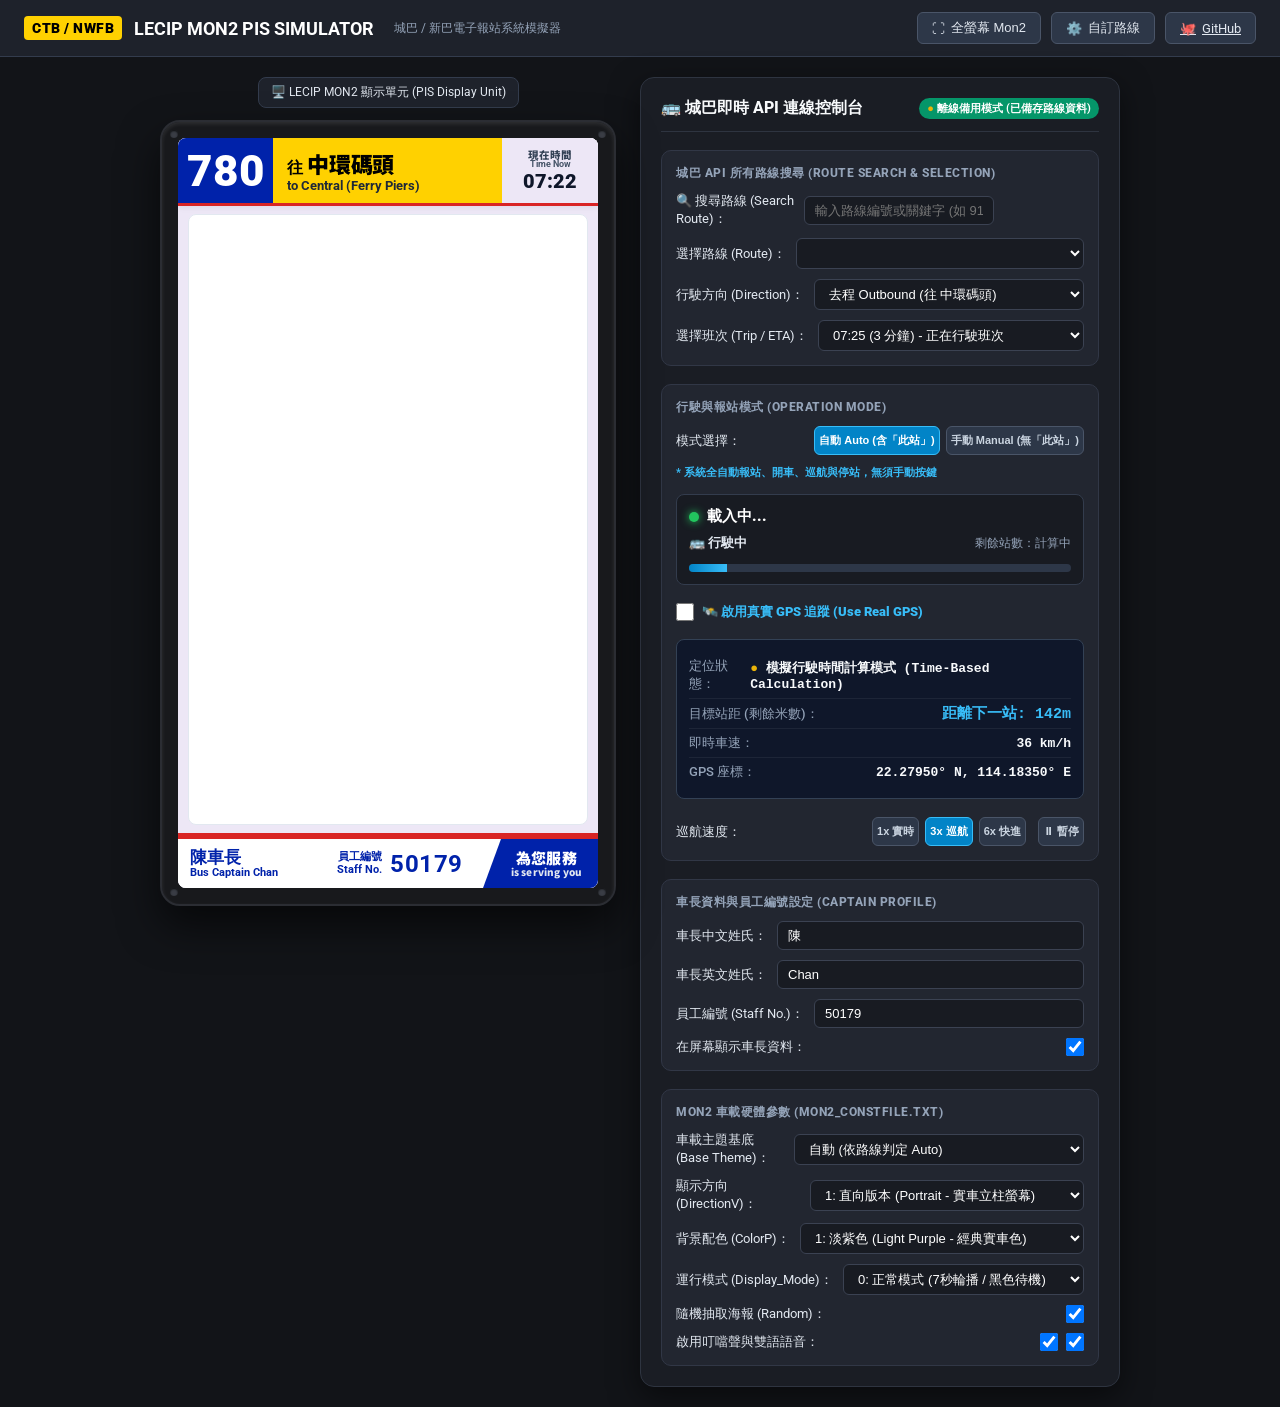
==== commit 6fb62538: "Add files via upload" ====
--- a/index.html
+++ b/index.html
@@ -102,9 +102,25 @@
         </div>
       </div>
 
-      <!-- 2. Fully Automated Trip Engine (全自動行駛進度，無任何手動按鍵) -->
-      <div class="console-section">
-        <div class="section-label">全自動行駛狀態 (Automated Journey)</div>
+      <!-- 2. Trip Engine: Auto GPS vs Manual Mode ("可選手動mode 手動mode 不會顯示「此站」") -->
+      <div class="console-section">
+        <div class="section-label">行駛與報站模式 (Operation Mode)</div>
+
+        <div class="form-row">
+          <label>模式選擇：</label>
+          <div class="speed-buttons-group">
+            <button class="btn-pill pill-active" id="btn-mode-auto" title="全自動 GPS 定位 / 計時巡航">自動 Auto (含「此站」)</button>
+            <button class="btn-pill" id="btn-mode-manual" title="手動報站模式，永遠只顯示「下一站」，不顯示「此站」">手動 Manual (無「此站」)</button>
+          </div>
+        </div>
+
+        <div class="form-row" id="manual-controls-row" style="display: none; margin-top: 8px;">
+          <label>手動操作：</label>
+          <div class="speed-buttons-group">
+            <button class="btn-pill" id="btn-manual-prev" style="background:#334155;">⏮ 上一站 Prev</button>
+            <button class="btn-pill" id="btn-manual-next" style="background:#0284C7; font-weight:900; color:#FFF;">⏭ 下一站 Next</button>
+          </div>
+        </div>
         <div style="font-size: 11px; color: #38BDF8; font-weight: bold; margin-bottom: 4px;">
           * 系統全自動報站、開車、巡航與停站，無須手動按鍵
         </div>
--- a/css/style.css
+++ b/css/style.css
@@ -2733,3 +2733,2039 @@
   font-family: var(--font-english) !important;
   font-weight: 900 !important;
 }
+
+
+/* ==========================================================================
+   OFFICIAL CITYFLYER BASE THEME (LECIP_Mon2_Main_Panel.png, Fare_11/12/22,
+   Interchange_11/12/22, Driver_ID, No_Driver_ID)
+   ========================================================================== */
+:root {
+  --cityflyer-crimson: #B70028;
+  --cityflyer-gold: #C5A059;
+}
+
+/* 1. Main Frame & Header for Cityflyer (LECIP_Mon2_Main_Panel.png) */
+.mode-cityflyer .mon2-header {
+  background: var(--cityflyer-crimson) !important;
+  border-bottom: 3.5px solid var(--cityflyer-gold) !important;
+  color: #FFFFFF !important;
+}
+
+.mode-cityflyer .header-route-badge {
+  background: #FFFFFF !important;
+  color: var(--cityflyer-crimson) !important;
+  box-shadow: 0 2px 5px rgba(0,0,0,0.35) !important;
+  border: 1px solid var(--cityflyer-gold);
+}
+
+.mode-cityflyer .dest-prefix {
+  color: #FEE2E2 !important;
+  font-weight: 800;
+}
+
+.mode-cityflyer .dest-zh {
+  color: #FFFFFF !important;
+  text-shadow: 0 1px 2px rgba(0,0,0,0.25);
+}
+
+.mode-cityflyer .dest-en {
+  color: #FDE047 !important; /* Gold English destination */
+  text-shadow: 0 1px 2px rgba(0,0,0,0.25);
+}
+
+.mode-cityflyer .header-time-box {
+  background: #E5E7EB !important;
+  padding: 4px 8px;
+  border-radius: 4px;
+  border: 1px solid #CBD5E1;
+}
+
+.mode-cityflyer .header-time-box .time-label {
+  color: #4B5563 !important;
+}
+
+.mode-cityflyer .header-time-box .time-value {
+  color: #111827 !important;
+}
+
+/* 2. Mode 3 Base for Cityflyer (LECIP_Mon2_Fare_11/12/22 & Interchange_11/12/22) */
+.mode-cityflyer #panel-mode-3 .section-title-bar {
+  background: var(--cityflyer-crimson) !important;
+  color: #FFFFFF !important;
+  border-bottom: 1px solid var(--cityflyer-gold);
+}
+
+.mode-cityflyer .mode3-fare-base {
+  border: 3.5px solid var(--cityflyer-crimson) !important;
+  box-shadow: 0 2px 8px rgba(183,0,40,0.2);
+}
+
+.mode-cityflyer .stage-price-col .price-val {
+  color: var(--cityflyer-crimson) !important;
+}
+
+.mode-cityflyer .ic-route-badge {
+  background: var(--cityflyer-crimson) !important;
+  color: #FFFFFF !important;
+}
+
+.mode-cityflyer .ic-eta-val {
+  color: var(--cityflyer-crimson) !important;
+}
+
+/* 3. Driver Bar for Cityflyer (71ead4de.png & bc5de250.png) */
+.mode-cityflyer .v-driver-card {
+  border-top: 3px solid var(--cityflyer-crimson) !important;
+}
+
+.mode-cityflyer .v-col-motto {
+  background: var(--cityflyer-crimson) !important;
+}
+
+.mode-cityflyer .v-col-route-info {
+  background: var(--cityflyer-crimson) !important;
+}
+
+.mode-cityflyer .header-driver-box {
+  background: var(--cityflyer-crimson) !important;
+  border: 1.5px solid var(--cityflyer-gold) !important;
+}
+
+/* 4. Stop Callouts & Circles for Cityflyer */
+.mode-cityflyer .zh-callout, 
+.mode-cityflyer .en-callout, 
+.mode-cityflyer .bi-callout {
+  background: var(--cityflyer-crimson) !important;
+}
+
+.mode-cityflyer .circle-active {
+  background: var(--cityflyer-crimson) !important;
+  box-shadow: 0 0 0 2px #FFFFFF, 0 2px 4px rgba(183,0,40,0.4) !important;
+}
+
+.mode-cityflyer .trio-arrow-line {
+  background: var(--cityflyer-crimson) !important;
+}
+
+.mode-cityflyer .trio-arrow-line::after {
+  border-top-color: var(--cityflyer-crimson) !important;
+}
+
+.mode-cityflyer .circle-upcoming {
+  color: var(--cityflyer-crimson) !important;
+  border-color: var(--cityflyer-crimson) !important;
+}
+
+.mode-cityflyer .eta-big {
+  color: var(--cityflyer-crimson) !important;
+}
+
+.mode-cityflyer .tag-active-stop {
+  background: var(--cityflyer-crimson) !important;
+}
+
+
+/* ==========================================================================
+   AUTHENTIC ROUTE ARROW TRACK BAR (1.png to 10.png)
+   ========================================================================== */
+.trio-layout-wrapper,
+.ladder-layout-wrapper {
+  display: flex;
+  width: 100%;
+  height: 100%;
+  background: #FFFFFF;
+  border-radius: 6px;
+  overflow: hidden;
+  border: 1px solid #CBD5E1;
+}
+
+.route-nav-track-col {
+  width: 42px;
+  background: #0022AA;
+  display: flex;
+  flex-direction: column;
+  align-items: center;
+  position: relative;
+  border-bottom-left-radius: 21px;
+  border-bottom-right-radius: 21px;
+  margin-left: 8px;
+  margin-top: 6px;
+  margin-bottom: 6px;
+  flex-shrink: 0;
+  box-shadow: 1px 0 3px rgba(0,0,0,0.1);
+}
+
+.mode-cityflyer .route-nav-track-col {
+  background: var(--cityflyer-crimson) !important; /* #B70028 matching 1.png - 10.png */
+}
+
+/* Orange Top Chevron Arrow from 1.png - 10.png */
+.track-bar-chevron {
+  width: 32px;
+  height: 22px;
+  background: #EA580C;
+  clip-path: polygon(0% 0%, 100% 0%, 100% 65%, 50% 100%, 0% 65%);
+  margin-top: 4px;
+  margin-bottom: 4px;
+  flex-shrink: 0;
+}
+
+/* Red Active Circle with White Inner Stroke */
+.track-circle-active {
+  width: 30px;
+  height: 30px;
+  border-radius: 50%;
+  background: #FF0000;
+  border: 2.5px solid #FFFFFF;
+  color: #FFFFFF;
+  font-size: 14px;
+  font-weight: 900;
+  display: flex;
+  align-items: center;
+  justify-content: center;
+  font-family: var(--font-english);
+  flex-shrink: 0;
+  margin: 6px 0;
+  box-shadow: 0 1px 3px rgba(0,0,0,0.25);
+}
+
+/* White Subsequent Circles with Grey Inner Stroke */
+.track-circle-upcoming {
+  width: 30px;
+  height: 30px;
+  border-radius: 50%;
+  background: #FFFFFF;
+  border: 2.5px solid #94A3B8;
+  color: #0F172A;
+  font-size: 14px;
+  font-weight: 900;
+  display: flex;
+  align-items: center;
+  justify-content: center;
+  font-family: var(--font-english);
+  flex-shrink: 0;
+  margin: 6px 0;
+}
+
+.mode-cityflyer .track-circle-upcoming {
+  color: var(--cityflyer-crimson);
+}
+
+/* Ladder Track specific adjustments */
+.ladder-track {
+  margin-left: 6px;
+  margin-top: 4px;
+  margin-bottom: 4px;
+}
+
+.ladder-track .track-circle-active,
+.ladder-track .track-circle-upcoming {
+  width: 24px;
+  height: 24px;
+  font-size: 12px;
+  margin: 3px 0;
+}
+
+.ladder-track .track-bar-chevron {
+  width: 26px;
+  height: 18px;
+  margin-bottom: 2px;
+}
+
+.trio-content-col,
+.ladder-content-col {
+  flex: 1;
+  display: flex;
+  flex-direction: column;
+  overflow: hidden;
+}
+
+.trio-row-item {
+  flex: 1;
+  display: flex;
+  justify-content: space-between;
+  align-items: center;
+  padding: 0 14px;
+  border-bottom: 1px solid #E2E8F0;
+}
+
+.trio-row-item:last-child {
+  border-bottom: none;
+}
+
+
+/* ==========================================================================
+   OFFICIAL ARROW STYLES (LECIP_Mon2_Arrow_1, 2, 3, 4, 11)
+   ========================================================================== */
+.track-white-chevron {
+  display: flex;
+  justify-content: center;
+  align-items: center;
+  margin: 3px 0;
+  flex-shrink: 0;
+}
+
+.route-nav-track-col.arrow-rounded {
+  border-bottom-left-radius: 21px;
+  border-bottom-right-radius: 21px;
+}
+
+.route-nav-track-col.arrow-pointed {
+  border-bottom-left-radius: 0;
+  border-bottom-right-radius: 0;
+}
+
+.track-bar-point-bottom {
+  width: 100%;
+  height: 22px;
+  background: inherit;
+  clip-path: polygon(0% 0%, 100% 0%, 50% 100%);
+  margin-top: 1px;
+  flex-shrink: 0;
+}
+
+/* Mode 3 Layout with Left Arrow Track */
+.fare-main-layout {
+  display: flex;
+  flex: 1;
+  overflow: hidden;
+  padding: 4px 0;
+}
+
+.mode3-track {
+  margin-left: 6px;
+  margin-right: 6px;
+  height: calc(100% - 12px);
+}
+
+.mode3-solid-bar {
+  flex: 1;
+  width: 100%;
+  background: inherit;
+}
+
+
+/* ==========================================================================
+   OFFICIAL 城巴市區線 BASE THEME (LECIP_Mon2_Main_Panel_G.png, Main_Panel_P.png,
+   Fare_11/12/22.png, Interchange_11/12/22.png, Driver_ID.png, No_Driver_ID.png)
+   ========================================================================== */
+:root {
+  --ctb-royal-blue: #0022AA;
+  --ctb-bright-yellow: #FFD100;
+  --ctb-divider-red: #D92525;
+}
+
+/* 1. Main Header for CTB Normal (LECIP_Mon2_Main_Panel_G/P) */
+.mode-ctb .mon2-header {
+  background: #FFFFFF !important;
+  border-bottom: 3.5px solid var(--ctb-divider-red) !important;
+  padding: 0 !important;
+  display: flex !important;
+  align-items: stretch !important;
+  gap: 0 !important;
+  min-height: 68px !important;
+}
+
+/* Left Blue Square Route Number Badge */
+.mode-ctb .header-route-badge {
+  background: var(--ctb-royal-blue) !important;
+  color: #FFFFFF !important;
+  border-radius: 0 !important;
+  width: 95px !important;
+  min-width: 95px !important;
+  box-shadow: none !important;
+  display: flex !important;
+  align-items: center !important;
+  justify-content: center !important;
+}
+
+/* Center Vibrant Yellow Destination Box */
+.mode-ctb .header-dest-box {
+  background: var(--ctb-bright-yellow) !important;
+  padding: 8px 14px !important;
+  flex: 1 !important;
+  display: flex !important;
+  flex-direction: column !important;
+  justify-content: center !important;
+}
+
+.mode-ctb .dest-prefix {
+  color: #000000 !important;
+  font-weight: 800 !important;
+}
+
+.mode-ctb .dest-zh {
+  color: #000000 !important;
+  font-weight: 900 !important;
+}
+
+.mode-ctb .dest-en {
+  color: #1F2937 !important;
+  font-weight: 700 !important;
+}
+
+/* Right Time Box (Grey in Main_Panel_G / Purple in Main_Panel_P) */
+.mode-ctb.theme-grey .header-time-box {
+  background: #E5E7EB !important;
+  color: #111827 !important;
+  padding: 8px 14px !important;
+  min-width: 90px !important;
+  display: flex !important;
+  flex-direction: column !important;
+  justify-content: center !important;
+  text-align: center !important;
+}
+
+.mode-ctb.theme-purple .header-time-box {
+  background: #EDE7F6 !important;
+  color: #111827 !important;
+  padding: 8px 14px !important;
+  min-width: 90px !important;
+  display: flex !important;
+  flex-direction: column !important;
+  justify-content: center !important;
+  text-align: center !important;
+}
+
+.mode-ctb .header-time-box .time-label {
+  color: #4B5563 !important;
+  font-size: 10px !important;
+}
+
+.mode-ctb .header-time-box .time-value {
+  color: #0F172A !important;
+  font-size: 20px !important;
+  font-weight: 900 !important;
+}
+
+/* 2. Mode 3 Fare Base for CTB Normal (LECIP_Mon2_Fare_11/12/22.png) */
+.mode-ctb #panel-mode-3 .section-title-bar {
+  background: var(--ctb-royal-blue) !important;
+  color: #FFFFFF !important;
+  border-bottom: none !important;
+}
+
+.mode-ctb .mode3-fare-base {
+  border: 3.5px solid var(--ctb-royal-blue) !important;
+  box-shadow: 0 2px 8px rgba(0,34,170,0.2) !important;
+}
+
+.mode-ctb .stage-price-col .price-val {
+  color: var(--ctb-royal-blue) !important;
+}
+
+/* 3. Mode 3 Interchange Base for CTB Normal (LECIP_Mon2_Interchange_11/12/22.png) */
+.mode-ctb #panel-mode-3 .interchange-header {
+  background: var(--ctb-royal-blue) !important;
+  color: #FFFFFF !important;
+}
+
+.mode-ctb .ic-route-badge {
+  background: var(--ctb-royal-blue) !important;
+  color: #FFFFFF !important;
+}
+
+.mode-ctb .ic-eta-val {
+  color: var(--ctb-royal-blue) !important;
+}
+
+/* 4. Driver Bar for CTB Normal (LECIP_Mon2_Driver_ID.png & No_Driver_ID.png) */
+.mode-ctb .v-driver-card {
+  border-top: 3.5px solid var(--ctb-divider-red) !important;
+  background: #FFFFFF !important;
+}
+
+.mode-ctb .v-captain-zh, 
+.mode-ctb .v-captain-en,
+.mode-ctb .v-id-label .zh, 
+.mode-ctb .v-id-label .en,
+.mode-ctb .v-id-num {
+  color: var(--ctb-royal-blue) !important;
+}
+
+.mode-ctb .v-col-motto {
+  background: var(--ctb-royal-blue) !important;
+}
+
+.mode-ctb .v-col-route-info {
+  background: var(--ctb-royal-blue) !important;
+}
+
+/* 5. Navigation Track Bar for CTB Normal */
+.mode-ctb .route-nav-track-col {
+  background: var(--ctb-royal-blue) !important;
+}
+
+.mode-ctb .track-circle-upcoming {
+  color: var(--ctb-royal-blue) !important;
+}
+
+
+/* ==========================================================================
+   EXTRA PAGE 3 VERTICAL WHITE DOTS (13Stop\L\ as in d4b085ba.png - 3ed0c32a.png)
+   ========================================================================== */
+.track-dots-group {
+  display: flex;
+  flex-direction: column;
+  align-items: center;
+  justify-content: center;
+  gap: 8px;
+  margin: 8px 0;
+  flex-shrink: 0;
+}
+
+.track-dot {
+  width: 7px;
+  height: 7px;
+  border-radius: 50%;
+  background: #FFFFFF;
+  box-shadow: 0 1px 2px rgba(0,0,0,0.25);
+}
+
+.row-ellipsis {
+  font-size: 11px;
+  font-style: italic;
+}
+
+
+/* ==========================================================================
+   ROUTE SEARCH, REAL GPS HUD & FULLSCREEN POMO POSTER
+   ========================================================================== */
+.search-input-wrapper {
+  position: relative;
+  width: 100%;
+}
+
+.route-search-dropdown {
+  position: absolute;
+  top: 100%;
+  left: 0;
+  right: 0;
+  max-height: 240px;
+  overflow-y: auto;
+  background: #1E293B;
+  border: 1.5px solid #0284C7;
+  border-radius: 6px;
+  box-shadow: 0 6px 16px rgba(0,0,0,0.6);
+  z-index: 1000;
+  margin-top: 4px;
+}
+
+.route-search-dropdown.hidden {
+  display: none !important;
+}
+
+.route-search-item {
+  padding: 8px 12px;
+  cursor: pointer;
+  border-bottom: 1px solid #334155;
+  color: #F8FAFC;
+  font-size: 13px;
+  display: flex;
+  justify-content: space-between;
+  align-items: center;
+  transition: background 0.15s ease;
+}
+
+.route-search-item:hover {
+  background: #2563EB;
+}
+
+.route-badge-mini {
+  background: #0022AA;
+  color: #FFF;
+  font-weight: 900;
+  padding: 2px 7px;
+  border-radius: 4px;
+  font-size: 12px;
+}
+
+/* GPS Telemetry HUD */
+.gps-telemetry-card {
+  background: #0F172A;
+  border: 1px solid #334155;
+  border-radius: 8px;
+  padding: 12px;
+  margin-top: 8px;
+}
+
+.telemetry-row {
+  display: flex;
+  justify-content: space-between;
+  align-items: center;
+  padding: 5px 0;
+  font-size: 13px;
+  border-bottom: 1px solid rgba(255,255,255,0.06);
+}
+
+.telemetry-row:last-child {
+  border-bottom: none;
+}
+
+.telemetry-label {
+  color: #94A3B8;
+  font-weight: 500;
+}
+
+.telemetry-val {
+  color: #F8FAFC;
+  font-weight: 700;
+  font-family: monospace;
+}
+
+.highlight-dist {
+  color: #38BDF8 !important;
+  font-size: 15px !important;
+  font-weight: 900 !important;
+}
+
+/* Target Distance Badge on MON2 Screen */
+.target-dist-badge {
+  background: rgba(0,0,0,0.3);
+  color: #FDE047;
+  padding: 2px 6px;
+  border-radius: 4px;
+  font-size: 12px;
+  margin-left: 8px;
+  font-weight: 800;
+  font-family: var(--font-english);
+}
+
+/* Mode 4 Full Screen Poster ("讀取專案中 pomo folder 的圖片 隨機播放其中一張 全屏播放") */
+.in-mode-4-fullscreen .mon2-header,
+.in-mode-4-fullscreen .mon2-footer,
+.in-mode-4-fullscreen .page-top-strip {
+  display: none !important;
+}
+
+.in-mode-4-fullscreen #panel-mode-4 {
+  position: absolute !important;
+  inset: 0 !important;
+  width: 100% !important;
+  height: 100% !important;
+  z-index: 9999 !important;
+  background: #000000 !important;
+  margin: 0 !important;
+  padding: 0 !important;
+  display: flex !important;
+  align-items: center !important;
+  justify-content: center !important;
+}
+
+.poster-fullscreen-layer {
+  width: 100%;
+  height: 100%;
+  display: flex;
+  align-items: center;
+  justify-content: center;
+  background: #000000;
+  overflow: hidden;
+}
+
+.pomo-fullscreen-img {
+  width: 100%;
+  height: 100%;
+  object-fit: contain;
+  background: #000000;
+}
+
+
+/* ==========================================================================
+   AUTHENTIC TRIO SUBHEADER & ALIGNED TRACK
+   (Fixed Arrow Position, Fixed Next Stop / This Stop logic, No Distance on screen, No Debug Windows)
+   ========================================================================== */
+.trio-stops-container {
+  flex: 1;
+  display: flex;
+  flex-direction: column;
+  height: 100%;
+  padding: 0 !important;
+  margin: 0 !important;
+}
+
+.trio-layout-wrapper {
+  display: flex;
+  width: 100%;
+  height: 100%;
+  background: #FFFFFF;
+  border-radius: 0;
+  border: none;
+  overflow: hidden;
+}
+
+.trio-content-col {
+  flex: 1;
+  display: flex;
+  flex-direction: column;
+  overflow: hidden;
+  height: 100%;
+}
+
+.trio-subheader-row {
+  display: flex;
+  justify-content: space-between;
+  align-items: center;
+  padding: 8px 14px;
+  min-height: 42px;
+  background: #FFFFFF;
+  border-bottom: 2px solid #E2E8F0;
+}
+
+.trio-subheader-title {
+  font-size: 20px;
+  font-weight: 900;
+  font-family: var(--font-chinese);
+  letter-spacing: 0.05em;
+}
+
+.trio-subheader-title.title-next {
+  color: #1E3A8A; /* Navy blue */
+}
+
+.mode-cityflyer .trio-subheader-title.title-next {
+  color: var(--cityflyer-crimson) !important;
+}
+
+.trio-subheader-title.title-arrived {
+  color: #16A34A !important; /* Green */
+  font-weight: 900;
+}
+
+.trio-subheader-eta {
+  font-size: 14px;
+  font-weight: 700;
+  color: #64748B;
+  display: flex;
+  align-items: center;
+}
+
+.trio-row-item {
+  flex: 1;
+  display: flex;
+  justify-content: space-between;
+  align-items: center;
+  padding: 0 14px;
+  border-bottom: 1.5px solid #F1F5F9;
+}
+
+.trio-row-item:last-child {
+  border-bottom: none;
+}
+
+/* Track column sizing & vertical alignment with subheader */
+.route-nav-track-col {
+  width: 44px;
+  background: #0022AA;
+  display: flex;
+  flex-direction: column;
+  align-items: center;
+  position: relative;
+  margin: 0 0 0 10px;
+  padding-top: 6px;
+  flex-shrink: 0;
+  box-shadow: 1px 0 3px rgba(0,0,0,0.12);
+}
+
+.mode-cityflyer .route-nav-track-col {
+  background: var(--cityflyer-crimson) !important;
+}
+
+/* Orange top chevron aligns directly with subheader row */
+.track-bar-chevron {
+  width: 32px;
+  height: 24px;
+  background: #EA580C;
+  clip-path: polygon(0% 0%, 100% 0%, 100% 65%, 50% 100%, 0% 65%);
+  margin-top: 4px;
+  margin-bottom: 6px;
+  flex-shrink: 0;
+}
+
+.route-nav-track-col.arrow-rounded {
+  border-bottom-left-radius: 22px;
+  border-bottom-right-radius: 22px;
+}
+
+.route-nav-track-col.arrow-pointed {
+  border-bottom-left-radius: 0;
+  border-bottom-right-radius: 0;
+}
+
+.track-bar-point-bottom {
+  width: 100%;
+  height: 22px;
+  background: inherit;
+  clip-path: polygon(0% 0%, 100% 0%, 50% 100%);
+  flex-shrink: 0;
+}
+
+/* Hide any residual debug page-cycle-tag or distance badges from passenger screen */
+.page-cycle-tag,
+.target-dist-badge,
+.hud-target-distance-meters,
+.page-top-strip {
+  display: none !important;
+}
+
+
+/* ==========================================================================
+   CANCEL TERMINUS CARD & PREVENT LONG STATION NAME TRUNCATION
+   ========================================================================== */
+/* 1. Cancel Terminus Alert Card (取消終點站卡片) */
+.terminus-alert-card {
+  display: none !important;
+}
+
+/* 2. Prevent Station Name Truncation (比較長的站名完整顯示，不被省略號切斷) */
+.trio-name-col {
+  flex: 1;
+  padding: 0 12px;
+  overflow: visible !important;
+  display: flex;
+  flex-direction: column;
+  justify-content: center;
+}
+
+.trio-main-name {
+  font-size: 23px;
+  font-weight: 900;
+  color: #0F172A;
+  line-height: 1.18;
+  white-space: normal !important;
+  word-break: break-word !important;
+  overflow: visible !important;
+  text-overflow: clip !important;
+}
+
+#panel-mode-2 .trio-main-name {
+  font-size: 20px !important;
+  line-height: 1.15;
+}
+
+.trio-sub-text {
+  font-size: 14px;
+  font-weight: 700;
+  color: #64748B;
+  margin-top: 3px;
+  white-space: normal !important;
+  word-break: break-word !important;
+  overflow: visible !important;
+  text-overflow: clip !important;
+}
+
+/* Mode 5 AllStop / Ladder: Full text display */
+.ladder-names-bilingual {
+  white-space: normal !important;
+  word-break: break-word !important;
+}
+
+.ladder-zh-col, 
+.ladder-en-col {
+  white-space: normal !important;
+  word-break: break-word !important;
+  text-overflow: clip !important;
+}
+
+
+/* ==========================================================================
+   ROW-COORDINATED TRACK ALIGNMENT (Circle exactly centered on each row)
+   ========================================================================== */
+.route-nav-track-col {
+  width: 44px;
+  background: #0022AA;
+  display: flex;
+  flex-direction: column;
+  position: relative;
+  margin: 0 0 0 10px;
+  padding: 0;
+  flex-shrink: 0;
+  height: 100%;
+}
+
+.mode-cityflyer .route-nav-track-col {
+  background: var(--cityflyer-crimson) !important;
+}
+
+.track-subheader-cell {
+  height: 42px;
+  min-height: 42px;
+  display: flex;
+  align-items: center;
+  justify-content: center;
+  flex-shrink: 0;
+}
+
+.track-row-cell {
+  flex: 1;
+  display: flex;
+  flex-direction: column;
+  align-items: center;
+  justify-content: center;
+  position: relative;
+  width: 100%;
+}
+
+.track-row-cell .track-circle-active,
+.track-row-cell .track-circle-upcoming {
+  margin: auto 0;
+}
+
+.track-row-cell .track-white-chevron {
+  position: absolute;
+  bottom: -6px;
+  left: 50%;
+  transform: translateX(-50%);
+  z-index: 5;
+  display: flex;
+  align-items: center;
+  justify-content: center;
+}
+
+.track-row-cell .track-bar-point-bottom {
+  position: absolute;
+  bottom: 0;
+  left: 0;
+  width: 100%;
+  height: 18px;
+  background: inherit;
+  clip-path: polygon(0% 0%, 100% 0%, 50% 100%);
+}
+
+
+/* ==========================================================================
+   MODE 5 UNIFIED ROW-BY-ROW LADDER (Locked Circles, Accurate Citybus Fares, No Skipped Stations Row)
+   ========================================================================== */
+.ladder-stops-container {
+  flex: 1;
+  display: flex;
+  flex-direction: column;
+  overflow: hidden;
+  height: 100%;
+}
+
+.ladder-unified-wrapper {
+  display: flex;
+  flex-direction: column;
+  height: 100%;
+  width: 100%;
+  background: #FFFFFF;
+  overflow: hidden;
+}
+
+.ladder-unified-row {
+  display: flex;
+  align-items: center;
+  flex: 1;
+  min-height: 28px;
+  border-bottom: 1px solid rgba(0,0,0,0.05);
+}
+
+.ladder-unified-row.row-yellow {
+  background-color: #FEF08A; /* Soft yellow */
+  color: #0F172A;
+}
+
+.ladder-unified-row.row-white {
+  background-color: #FFFFFF;
+  color: #0F172A;
+}
+
+.ladder-unified-row.row-current {
+  font-weight: 900;
+  box-shadow: inset 0 0 0 1.5px #16A34A;
+}
+
+.ladder-track-cell {
+  width: 44px;
+  min-width: 44px;
+  background: #0022AA;
+  display: flex;
+  align-items: center;
+  justify-content: center;
+  height: 100%;
+  margin-left: 6px;
+  margin-right: 8px;
+  flex-shrink: 0;
+  position: relative;
+}
+
+.mode-cityflyer .ladder-track-cell {
+  background: var(--cityflyer-crimson) !important;
+}
+
+.ladder-track-cell .track-circle-active,
+.ladder-track-cell .track-circle-upcoming {
+  width: 22px;
+  height: 22px;
+  font-size: 11px;
+  margin: 0;
+}
+
+.ladder-dots-row {
+  min-height: 20px;
+  flex: 0.55;
+  background: #FFFFFF;
+}
+
+.ladder-dots-row .track-dots-group {
+  gap: 4px;
+  margin: 0;
+}
+
+.ladder-dots-row .track-dot {
+  width: 5px;
+  height: 5px;
+}
+
+.ladder-names-cell {
+  flex: 1;
+  display: flex;
+  justify-content: space-between;
+  align-items: center;
+  padding-right: 10px;
+  overflow: hidden;
+}
+
+.ladder-zh-col {
+  font-family: var(--font-chinese);
+  font-size: 15px;
+  font-weight: 800;
+  letter-spacing: 0.03em;
+  color: #0F172A;
+}
+
+.ladder-en-col {
+  font-family: var(--font-english);
+  font-size: 11.5px;
+  font-weight: 600;
+  color: #475569;
+  text-align: right;
+  margin-left: 8px;
+  max-width: 50%;
+  white-space: normal !important;
+  line-height: 1.15;
+}
+
+.ladder-eta-cell {
+  min-width: 44px;
+  text-align: right;
+  padding-right: 8px;
+  display: flex;
+  align-items: center;
+  justify-content: flex-end;
+}
+
+.ladder-eta-cell .eta-mins {
+  font-family: var(--font-english);
+  font-size: 15px;
+  font-weight: 900;
+  color: #1E3A8A;
+}
+
+.mode-cityflyer .ladder-eta-cell .eta-mins {
+  color: var(--cityflyer-crimson) !important;
+}
+
+.ladder-eta-cell .eta-min-text {
+  font-size: 11px;
+  color: #64748B;
+  margin-left: 2px;
+}
+
+
+/* ==========================================================================
+   AUTHENTIC REAL-BUS PROPORTIONS & COLORS (Based on real bus photo image.png)
+   ========================================================================== */
+.ladder-header-strip {
+  display: flex;
+  justify-content: space-between;
+  align-items: center;
+  padding: 6px 14px;
+  background: #F1F5F9;
+  border-bottom: 2px solid #CBD5E1;
+  min-height: 34px;
+}
+
+.ladder-header-title {
+  font-size: 16px;
+  font-weight: 900;
+  color: #0022AA;
+  font-family: var(--font-chinese);
+}
+
+.mode-cityflyer .ladder-header-title {
+  color: var(--cityflyer-crimson) !important;
+}
+
+.ladder-page-indicator {
+  font-size: 15px;
+  font-weight: 900;
+  color: #475569;
+  font-family: var(--font-english);
+}
+
+.ladder-unified-row {
+  display: flex;
+  align-items: center;
+  flex: 1;
+  min-height: 36px;
+  border-bottom: 1px solid rgba(0,0,0,0.06);
+}
+
+/* Alternating Row Colors from real photo image.png: Vibrant Yellow & Ice Blue */
+.ladder-unified-row.row-yellow {
+  background-color: #FFF04D !important;
+  color: #000000 !important;
+}
+
+.ladder-unified-row.row-iceblue {
+  background-color: #CEE7FE !important;
+  color: #000000 !important;
+}
+
+.ladder-unified-row.row-current {
+  box-shadow: inset 0 0 0 2px #16A34A !important;
+}
+
+/* Track Cell sitting seamlessly on the row background */
+.ladder-track-cell {
+  width: 48px;
+  min-width: 48px;
+  background: transparent !important;
+  display: flex;
+  align-items: center;
+  justify-content: center;
+  height: 100%;
+  flex-shrink: 0;
+}
+
+.ladder-track-cell .track-circle-active {
+  width: 26px;
+  height: 26px;
+  border-radius: 50%;
+  background: #FF0000 !important;
+  border: 2px solid #FFFFFF !important;
+  color: #FFFFFF !important;
+  font-size: 13px !important;
+  font-weight: 900 !important;
+  box-shadow: 0 1px 3px rgba(0,0,0,0.3);
+}
+
+.ladder-track-cell .track-circle-upcoming {
+  width: 26px;
+  height: 26px;
+  border-radius: 50%;
+  background: #FFFFFF !important;
+  border: 2px solid #0022AA !important;
+  color: #0022AA !important;
+  font-size: 12.5px !important;
+  font-weight: 900 !important;
+}
+
+.mode-cityflyer .ladder-track-cell .track-circle-upcoming {
+  border-color: var(--cityflyer-crimson) !important;
+  color: var(--cityflyer-crimson) !important;
+}
+
+/* 2-line station names: Chinese line 1, English line 2 */
+.ladder-names-cell {
+  flex: 1;
+  display: flex;
+  flex-direction: column;
+  justify-content: center;
+  padding: 2px 8px;
+  overflow: hidden;
+}
+
+.ladder-names-cell .ladder-zh-col {
+  font-family: var(--font-chinese) !important;
+  font-size: 17px !important;
+  font-weight: 900 !important;
+  color: #000000 !important;
+  line-height: 1.18;
+  letter-spacing: -0.01em;
+}
+
+.ladder-names-cell .ladder-en-col {
+  font-family: var(--font-english) !important;
+  font-size: 11.5px !important;
+  font-weight: 700 !important;
+  color: #1E293B !important;
+  line-height: 1.15;
+  margin-top: 1px;
+}
+
+
+/* ==========================================================================
+   AUTHENTIC SPLIT-SCREEN MODE 3 (Based on real photo 6ff992a6.png)
+   ========================================================================== */
+.mode3-split-card {
+  display: flex;
+  flex-direction: column;
+  height: 100%;
+  width: 100%;
+  background: #FFFFFF;
+  overflow: hidden;
+}
+
+.mode3-top-stop-banner {
+  display: flex;
+  height: 140px;
+  min-height: 140px;
+  background: #FFFFFF;
+  border-bottom: 3.5px solid #0022AA;
+}
+
+.mode-cityflyer .mode3-top-stop-banner {
+  border-bottom-color: var(--cityflyer-crimson) !important;
+}
+
+.mode3-stop-track {
+  width: 50px;
+  background: #0022AA;
+  display: flex;
+  flex-direction: column;
+  align-items: center;
+  margin-left: 8px;
+  position: relative;
+  flex-shrink: 0;
+}
+
+.mode-cityflyer .mode3-stop-track {
+  background: var(--cityflyer-crimson) !important;
+}
+
+.mode3-stop-track .track-circle-active {
+  margin: auto 0;
+  width: 28px;
+  height: 28px;
+  font-size: 14px;
+}
+
+.mode3-stop-content {
+  flex: 1;
+  display: flex;
+  flex-direction: column;
+  padding: 8px 14px;
+}
+
+.mode3-stop-header-row {
+  display: flex;
+  justify-content: space-between;
+  align-items: center;
+  padding-bottom: 4px;
+  border-bottom: 1.5px solid #CBD5E1;
+}
+
+.mode3-status-label {
+  font-size: 18px;
+  font-weight: 900;
+  color: #0022AA;
+  font-family: var(--font-chinese);
+}
+
+.mode-cityflyer .mode3-status-label {
+  color: var(--cityflyer-crimson) !important;
+}
+
+.mode3-eta-label {
+  display: flex;
+  align-items: center;
+  gap: 5px;
+  text-align: center;
+}
+
+.eta-icon-title {
+  font-size: 11px;
+  font-weight: 800;
+  color: #64748B;
+  line-height: 1.1;
+}
+
+.eta-value-box {
+  font-size: 24px;
+  font-weight: 900;
+  color: #0F172A;
+  font-family: var(--font-english);
+}
+
+.eta-unit-box {
+  font-size: 11px;
+  font-weight: 800;
+  color: #64748B;
+  line-height: 1.1;
+}
+
+.mode3-station-name-row {
+  flex: 1;
+  display: flex;
+  flex-direction: column;
+  justify-content: center;
+}
+
+.mode3-station-name-row .m3-zh {
+  font-size: 26px;
+  font-weight: 900;
+  color: #0F172A;
+  font-family: var(--font-chinese);
+}
+
+.mode3-station-name-row .m3-en {
+  font-size: 17px;
+  font-weight: 700;
+  color: #334155;
+  font-family: var(--font-english);
+  margin-top: 2px;
+}
+
+.mode3-split-card .mode3-fare-base {
+  flex: 1;
+  border-top: none !important;
+}
+
+
+/* ==========================================================================
+   NO ELLIPSIS IN DESTINATION & SHARP BOTTOM ARROW FOR TRACK
+   ========================================================================== */
+.header-dest-box {
+  overflow: visible !important;
+}
+
+.dest-zh-wrap {
+  overflow: visible !important;
+  white-space: nowrap !important;
+}
+
+.dest-zh {
+  white-space: nowrap !important;
+  overflow: visible !important;
+  text-overflow: clip !important;
+}
+
+.dest-en {
+  white-space: normal !important;
+  overflow: visible !important;
+  text-overflow: clip !important;
+  word-break: break-word !important;
+  line-height: 1.15 !important;
+}
+
+/* Sharp Pointed Arrow at bottom of track column */
+.route-nav-track-col.arrow-pointed {
+  clip-path: polygon(0% 0%, 100% 0%, 100% calc(100% - 16px), 50% 100%, 0% calc(100% - 16px)) !important;
+  border-bottom-left-radius: 0 !important;
+  border-bottom-right-radius: 0 !important;
+}
+
+.track-row-cell .track-white-chevron {
+  position: absolute;
+  bottom: -4px;
+  left: 50%;
+  transform: translateX(-50%);
+  z-index: 10;
+  display: flex;
+  align-items: center;
+  justify-content: center;
+}
+
+
+/* ==========================================================================
+   ROUTE NUMBER ENLARGEMENT & CITYFLYER RED-BG WHITE-TEXT BADGE
+   ========================================================================== */
+/* 1. 路線號碼加大 (Enlarge Route Number) */
+.header-route-badge {
+  font-size: 44px !important;
+  width: 110px !important;
+  min-width: 110px !important;
+  display: flex !important;
+  align-items: center !important;
+  justify-content: center !important;
+  padding: 0 !important;
+}
+
+.header-route-badge .route-num {
+  font-size: 44px !important;
+  line-height: 1 !important;
+  font-weight: 900 !important;
+}
+
+/* 2. Cityflyer 路線編號卡片沒有底板顏色 跟隨旁邊的紅色 紅底白字 */
+.mode-cityflyer .header-route-badge {
+  background: transparent !important;
+  color: #FFFFFF !important;
+  border: none !important;
+  box-shadow: none !important;
+}
+
+.mode-cityflyer .header-route-badge .route-num {
+  color: #FFFFFF !important;
+  text-shadow: 0 1px 3px rgba(0,0,0,0.3);
+}
+
+
+/* ==========================================================================
+   USER SPECIFICATIONS:
+   1. 分鐘的數字是黑色 (Minute numbers are black)
+   2. 「此站」不顯示在分鐘行，而是圓形的車站編號中將背景色由紅色改為綠色 (Circle turns green upon arrival)
+   3. 頂部的此站和下一站 都是黑色 (Top 'Next stop' & 'This stop' are black)
+   ========================================================================== */
+
+/* 1. 分鐘的數字與單位文字是黑色 */
+.eta-big,
+.eta-mins,
+.eta-value-box,
+.ic-eta-val {
+  color: #000000 !important;
+  font-weight: 900 !important;
+}
+
+.eta-unit-text,
+.eta-min-text,
+.eta-unit-box {
+  color: #000000 !important;
+  font-weight: 700 !important;
+}
+
+/* 2. 圓形車站編號背景色由紅色改為綠色（此站到站狀態） */
+.track-circle-arrived-green {
+  width: 30px;
+  height: 30px;
+  border-radius: 50%;
+  background: #16A34A !important; /* Authentic Emerald Green */
+  border: 2.5px solid #FFFFFF !important;
+  color: #FFFFFF !important;
+  font-size: 14px !important;
+  font-weight: 900 !important;
+  display: flex;
+  align-items: center;
+  justify-content: center;
+  font-family: var(--font-english);
+  flex-shrink: 0;
+  box-shadow: 0 1px 3px rgba(0,0,0,0.25);
+  margin: auto 0;
+}
+
+.ladder-track-cell .track-circle-arrived-green {
+  width: 26px;
+  height: 26px;
+  border-radius: 50%;
+  background: #16A34A !important;
+  border: 2px solid #FFFFFF !important;
+  color: #FFFFFF !important;
+  font-size: 12.5px !important;
+  font-weight: 900 !important;
+  margin: 0;
+}
+
+/* 3. 頂部的「此站」和「下一站」都是黑色 */
+.trio-subheader-title,
+.trio-subheader-title.title-next,
+.trio-subheader-title.title-arrived,
+.ladder-header-title,
+.mode3-status-label {
+  color: #000000 !important;
+  font-weight: 900 !important;
+}
+
+.mode-cityflyer .trio-subheader-title.title-next,
+.mode-cityflyer .trio-subheader-title.title-arrived,
+.mode-cityflyer .ladder-header-title,
+.mode-cityflyer .mode3-status-label {
+  color: #000000 !important;
+}
+
+
+/* ==========================================================================
+   HORIZONTAL CITYFLYER LAYOUT (Matching photo ebd42bf0.png: 16:9 widescreen)
+   ========================================================================== */
+.mon2-frame.horizontal {
+  width: 780px !important;
+  height: 440px !important;
+  border-radius: 8px;
+}
+
+/* Hide vertical footer on horizontal screen, since driver info is in header */
+.mon2-frame.horizontal .mon2-footer {
+  display: none !important;
+}
+
+.mon2-frame.horizontal .mon2-main {
+  height: calc(100% - 72px) !important;
+  display: flex !important;
+  flex-direction: row !important;
+  gap: 8px !important;
+  padding: 6px !important;
+  overflow: hidden !important;
+}
+
+/* Horizontal Cityflyer Header */
+.mon2-frame.horizontal.mode-cityflyer .mon2-header {
+  height: 72px !important;
+  min-height: 72px !important;
+  background: linear-gradient(90deg, #B70028 0%, #D8262C 42%, #A00022 100%) !important;
+  border-bottom: 3.5px solid var(--cityflyer-gold) !important;
+  display: flex !important;
+  align-items: stretch !important;
+  padding: 0 !important;
+}
+
+.mon2-frame.horizontal.mode-cityflyer .header-route-badge {
+  width: 125px !important;
+  min-width: 125px !important;
+  font-size: 50px !important;
+  font-weight: 900 !important;
+  background: transparent !important;
+  color: #FFFFFF !important;
+  display: flex !important;
+  align-items: center !important;
+  justify-content: center !important;
+  border: none !important;
+}
+
+.mon2-frame.horizontal.mode-cityflyer .header-dest-box {
+  background: transparent !important;
+  display: flex !important;
+  flex-direction: column !important;
+  justify-content: center !important;
+  padding-left: 6px !important;
+  min-width: 180px !important;
+}
+
+.mon2-frame.horizontal.mode-cityflyer .dest-zh {
+  color: #FFFFFF !important;
+  font-size: 24px !important;
+  font-weight: 900 !important;
+}
+
+.mon2-frame.horizontal.mode-cityflyer .dest-en {
+  color: #FFFFFF !important;
+  font-size: 14px !important;
+  font-weight: 700 !important;
+}
+
+/* Horizontal Header Driver Info */
+.mon2-frame.horizontal .header-driver-box {
+  flex: 1 !important;
+  display: flex !important;
+  align-items: center !important;
+  justify-content: space-around !important;
+  background: transparent !important;
+  border: none !important;
+  padding: 0 16px !important;
+}
+
+.mon2-frame.horizontal .h-driver-wrap {
+  display: flex !important;
+  align-items: center !important;
+  justify-content: space-around !important;
+  width: 100% !important;
+  gap: 12px !important;
+}
+
+.mon2-frame.horizontal .h-driver-name-zh {
+  font-size: 16px !important;
+  font-weight: 900 !important;
+  color: #FFFFFF !important;
+}
+
+.mon2-frame.horizontal .h-driver-name-en {
+  font-size: 11px !important;
+  color: #E2E8F0 !important;
+}
+
+.mon2-frame.horizontal .h-motto-zh {
+  font-size: 15px !important;
+  font-weight: 900 !important;
+  color: #FFFFFF !important;
+}
+
+.mon2-frame.horizontal .h-motto-en {
+  font-size: 11px !important;
+  color: #E2E8F0 !important;
+}
+
+.mon2-frame.horizontal .h-id-label {
+  font-size: 11px !important;
+  color: #CBD5E1 !important;
+  font-weight: 700 !important;
+}
+
+.mon2-frame.horizontal .h-id-num {
+  font-size: 24px !important;
+  font-weight: 900 !important;
+  color: #FFFFFF !important;
+}
+
+.mon2-frame.horizontal .header-time-box {
+  width: 110px !important;
+  min-width: 110px !important;
+  background: #FFFFFF !important;
+  display: flex !important;
+  flex-direction: column !important;
+  align-items: center !important;
+  justify-content: center !important;
+  border-left: 1px solid #CBD5E1 !important;
+}
+
+.mon2-frame.horizontal .header-time-box .time-label {
+  font-size: 9.5px !important;
+  color: #475569 !important;
+  font-weight: 700 !important;
+}
+
+.mon2-frame.horizontal .header-time-box .time-value {
+  font-size: 22px !important;
+  font-weight: 900 !important;
+  color: #0F172A !important;
+}
+
+/* Horizontal Main Content Split Layout */
+.mon2-frame.horizontal #panel-mode-1,
+.mon2-frame.horizontal #panel-mode-2,
+.mon2-frame.horizontal #panel-mode-3,
+.mon2-frame.horizontal #panel-mode-5 {
+  width: 100% !important;
+  height: 100% !important;
+}
+
+.mon2-frame.horizontal .trio-layout-wrapper {
+  height: 100% !important;
+}
+
+.mon2-frame.horizontal .trio-main-name {
+  font-size: 24px !important;
+}
+
+.mon2-frame.horizontal .trio-sub-text {
+  font-size: 14px !important;
+  color: #B70028 !important; /* Red landmark notice as in photo */
+}
+
+
+/* ==========================================================================
+   HORIZONTAL CITYBUS NORMAL ROUTE LAYOUT (Matching photo 412828eb.png: B8)
+   ========================================================================== */
+.mon2-frame.horizontal.mode-ctb .mon2-header {
+  height: 72px !important;
+  min-height: 72px !important;
+  background: #FFFFFF !important;
+  border-bottom: 3.5px solid var(--ctb-divider-red) !important;
+  display: flex !important;
+  align-items: stretch !important;
+  padding: 0 !important;
+}
+
+.mon2-frame.horizontal.mode-ctb .header-route-badge {
+  background: var(--ctb-royal-blue) !important;
+  color: #FFFFFF !important;
+  width: 120px !important;
+  min-width: 120px !important;
+  font-size: 52px !important;
+  font-weight: 900 !important;
+  display: flex !important;
+  align-items: center !important;
+  justify-content: center !important;
+}
+
+.mon2-frame.horizontal.mode-ctb .header-dest-box {
+  background: var(--ctb-bright-yellow) !important;
+  padding: 6px 14px !important;
+  min-width: 220px !important;
+  display: flex !important;
+  flex-direction: column !important;
+  justify-content: center !important;
+}
+
+.mon2-frame.horizontal.mode-ctb .dest-zh {
+  color: #000000 !important;
+  font-size: 24px !important;
+  font-weight: 900 !important;
+}
+
+.mon2-frame.horizontal.mode-ctb .dest-en {
+  color: #1E293B !important;
+  font-size: 14px !important;
+  font-weight: 700 !important;
+}
+
+/* Horizontal Normal Header Driver Card */
+.mon2-frame.horizontal.mode-ctb .header-driver-box {
+  background: transparent !important;
+  flex: 1 !important;
+  display: flex !important;
+  align-items: center !important;
+  justify-content: space-around !important;
+  padding: 0 16px !important;
+  border: none !important;
+}
+
+.mon2-frame.horizontal.mode-ctb .h-driver-name-zh {
+  color: #0022AA !important;
+  font-size: 16px !important;
+  font-weight: 900 !important;
+}
+
+.mon2-frame.horizontal.mode-ctb .h-driver-name-en {
+  color: #475569 !important;
+  font-size: 11px !important;
+}
+
+.mon2-frame.horizontal.mode-ctb .h-motto-zh {
+  color: #0022AA !important;
+  font-size: 15px !important;
+  font-weight: 900 !important;
+}
+
+.mon2-frame.horizontal.mode-ctb .h-motto-en {
+  color: #475569 !important;
+  font-size: 11px !important;
+}
+
+.mon2-frame.horizontal.mode-ctb .h-id-label {
+  color: #475569 !important;
+  font-size: 11px !important;
+}
+
+.mon2-frame.horizontal.mode-ctb .h-id-num {
+  color: #0022AA !important;
+  font-size: 24px !important;
+  font-weight: 900 !important;
+}
+
+/* Horizontal Screen Full Width 5-Stops List (Photo 412828eb.png) */
+.mon2-frame.horizontal.mode-ctb .trio-layout-wrapper {
+  width: 100% !important;
+  height: 100% !important;
+  display: flex !important;
+}
+
+.mon2-frame.horizontal.mode-ctb .trio-subheader-row {
+  display: flex !important;
+  justify-content: space-between !important;
+  align-items: center !important;
+  padding: 4px 16px !important;
+  min-height: 36px !important;
+  border-bottom: 2px solid #E2E8F0 !important;
+}
+
+.mon2-frame.horizontal.mode-ctb .trio-row-item {
+  display: flex !important;
+  justify-content: space-between !important;
+  align-items: center !important;
+  padding: 0 16px !important;
+}
+
+.mon2-frame.horizontal.mode-ctb .trio-row-item:nth-child(even) {
+  background-color: #FFF04D !important;
+}
+
+.mon2-frame.horizontal.mode-ctb .trio-row-item:nth-child(odd) {
+  background-color: #FFFFFF !important;
+}
+
+.mon2-frame.horizontal.mode-ctb .trio-name-col {
+  display: flex !important;
+  flex-direction: row !important;
+  align-items: center !important;
+  gap: 28px !important;
+  flex: 1 !important;
+}
+
+.mon2-frame.horizontal.mode-ctb .trio-main-name {
+  font-size: 22px !important;
+  font-weight: 900 !important;
+  color: #000000 !important;
+}
+
+.mon2-frame.horizontal.mode-ctb .trio-sub-text {
+  font-size: 16px !important;
+  font-weight: 700 !important;
+  color: #1E293B !important;
+  margin: 0 !important;
+}
+
+
+/* ==========================================================================
+   TIME BOX SPECIFICATION:
+   現在時間
+   Time Now
+   HH:MM
+   ========================================================================== */
+.header-time-box {
+  display: flex !important;
+  flex-direction: column !important;
+  align-items: center !important;
+  justify-content: center !important;
+  text-align: center !important;
+  padding: 4px 10px !important;
+}
+
+.time-label-zh {
+  font-family: var(--font-chinese) !important;
+  font-size: 11px !important;
+  font-weight: 800 !important;
+  color: #334155 !important;
+  line-height: 1.15 !important;
+}
+
+.time-label-en {
+  font-family: var(--font-english) !important;
+  font-size: 9.5px !important;
+  font-weight: 700 !important;
+  color: #475569 !important;
+  line-height: 1.1 !important;
+}
+
+.time-value {
+  font-family: var(--font-english) !important;
+  font-size: 22px !important;
+  font-weight: 900 !important;
+  color: #0F172A !important;
+  line-height: 1.1 !important;
+  margin-top: 1px !important;
+}
+
+
+/* ==========================================================================
+   PERFECT REAL-BUS SPECIFICATIONS FOR MODE 5 & TIME BOX (Based on photo image.png)
+   ========================================================================== */
+.ladder-unified-wrapper {
+  display: flex !important;
+  flex-direction: column !important;
+  height: 100% !important;
+  width: 100% !important;
+  background: #FFFFFF !important;
+  margin: 0 !important;
+  padding: 0 !important;
+  overflow: hidden !important;
+}
+
+.ladder-unified-row {
+  display: flex !important;
+  align-items: center !important;
+  flex: 1 !important;
+  min-height: 38px !important;
+  width: 100% !important;
+  margin: 0 !important;
+  padding: 0 10px 0 6px !important;
+  border-bottom: 1px solid rgba(0,0,0,0.06) !important;
+  box-sizing: border-box !important;
+}
+
+/* Full Width Alternating Colors (No White Gaps on the left!) */
+.ladder-unified-row.row-yellow {
+  background-color: #FFF04D !important;
+}
+
+.ladder-unified-row.row-iceblue {
+  background-color: #CEE7FE !important;
+}
+
+.ladder-unified-row.row-current {
+  box-shadow: inset 0 0 0 2px #16A34A !important;
+}
+
+/* Track cell sits on row background seamlessly */
+.ladder-track-cell {
+  width: 38px !important;
+  min-width: 38px !important;
+  background: transparent !important;
+  display: flex !important;
+  align-items: center !important;
+  justify-content: center !important;
+  margin: 0 8px 0 0 !important;
+  padding: 0 !important;
+}
+
+.ladder-track-cell .track-circle-active {
+  width: 25px !important;
+  height: 25px !important;
+  border-radius: 50% !important;
+  background: #FF0000 !important;
+  border: 2px solid #FFFFFF !important;
+  color: #FFFFFF !important;
+  font-size: 13px !important;
+  font-weight: 900 !important;
+  margin: 0 !important;
+}
+
+.ladder-track-cell .track-circle-arrived-green {
+  width: 25px !important;
+  height: 25px !important;
+  border-radius: 50% !important;
+  background: #16A34A !important;
+  border: 2px solid #FFFFFF !important;
+  color: #FFFFFF !important;
+  font-size: 13px !important;
+  font-weight: 900 !important;
+  margin: 0 !important;
+}
+
+.ladder-track-cell .track-circle-upcoming {
+  width: 25px !important;
+  height: 25px !important;
+  border-radius: 50% !important;
+  background: #FFFFFF !important;
+  border: 2px solid #0022AA !important;
+  color: #0022AA !important;
+  font-size: 12.5px !important;
+  font-weight: 900 !important;
+  margin: 0 !important;
+}
+
+.mode-cityflyer .ladder-track-cell .track-circle-upcoming {
+  border-color: var(--cityflyer-crimson) !important;
+  color: var(--cityflyer-crimson) !important;
+}
+
+.ladder-names-cell {
+  flex: 1 !important;
+  display: flex !important;
+  flex-direction: column !important;
+  justify-content: center !important;
+  overflow: hidden !important;
+  padding: 0 !important;
+}
+
+.ladder-names-cell .ladder-zh-col {
+  font-family: var(--font-chinese) !important;
+  font-size: 18px !important;
+  font-weight: 900 !important;
+  color: #000000 !important;
+  line-height: 1.15 !important;
+  white-space: nowrap !important;
+  overflow: hidden !important;
+  text-overflow: clip !important;
+}
+
+.ladder-names-cell .ladder-en-col {
+  font-family: var(--font-english) !important;
+  font-size: 12.5px !important;
+  font-weight: 700 !important;
+  color: #1E293B !important;
+  line-height: 1.15 !important;
+  white-space: nowrap !important;
+  overflow: hidden !important;
+  text-overflow: clip !important;
+  margin-top: 1px !important;
+}
+
+/* Time box refinement */
+.header-time-box {
+  width: 96px !important;
+  min-width: 96px !important;
+  padding: 3px 6px !important;
+  display: flex !important;
+  flex-direction: column !important;
+  align-items: center !important;
+  justify-content: center !important;
+  line-height: 1.1 !important;
+}
+
+.time-label-zh {
+  font-size: 10.5px !important;
+  font-weight: 800 !important;
+  color: #334155 !important;
+  line-height: 1.1 !important;
+}
+
+.time-label-en {
+  font-size: 9px !important;
+  font-weight: 700 !important;
+  color: #475569 !important;
+  line-height: 1.05 !important;
+}
+
+.time-value {
+  font-size: 21px !important;
+  font-weight: 900 !important;
+  color: #0F172A !important;
+  line-height: 1.1 !important;
+}
+
+
+/* ==========================================================================
+   OFFICIAL CITYBUS PHOTO ACCURATE LAYOUT & STYLES
+   (Based on IMG_20260214_204745, 204731, 203355, 203337, 193717, 191912, 191907, 191800, 174750, 174736)
+   ========================================================================== */
+
+/* 1. Mode 5: Alternating Yellow (#FFF04D) and White (#FFFFFF) */
+.ladder-unified-row.row-yellow {
+  background-color: #FFF04D !important;
+  color: #000000 !important;
+}
+
+.ladder-unified-row.row-white {
+  background-color: #FFFFFF !important;
+  color: #000000 !important;
+}
+
+.ladder-eta-col {
+  width: 50px !important;
+  min-width: 50px !important;
+  text-align: right !important;
+  padding-right: 14px !important;
+  display: flex !important;
+  align-items: center !important;
+  justify-content: flex-end !important;
+}
+
+.ladder-eta-col .eta-val-num {
+  font-size: 16px !important;
+  font-weight: 900 !important;
+  color: #000000 !important;
+  font-family: var(--font-english) !important;
+}
+
+.ladder-eta-footer-label {
+  width: 100% !important;
+  text-align: right !important;
+  padding: 3px 14px 5px 0 !important;
+  font-size: 11px !important;
+  font-weight: 800 !important;
+  color: #000000 !important;
+  font-family: var(--font-english) !important;
+  background: #FFFFFF !important;
+  border-top: 1px solid rgba(0,0,0,0.06) !important;
+}
+
+/* 2. Horizontal 3-Stop Mode (IMG_20260214_204731, 191800): Alternating White and Light Blue */
+.mon2-frame.horizontal .trio-row-item:nth-child(even) {
+  background-color: #D6ECFC !important;
+}
+
+.mon2-frame.horizontal .trio-row-item:nth-child(odd) {
+  background-color: #FFFFFF !important;
+}
+
+/* 3. Horizontal Split Screen Mode 3 (IMG_20260214_204745, 193717): 50/50 Split */
+.mon2-frame.horizontal .mode3-split-card {
+  display: flex !important;
+  flex-direction: row !important;
+  gap: 8px !important;
+  padding: 6px !important;
+  height: 100% !important;
+  background: transparent !important;
+}
+
+.mon2-frame.horizontal .mode3-top-stop-banner {
+  flex: 1 !important;
+  height: 100% !important;
+  min-height: 0 !important;
+  border: 2px solid #CBD5E1 !important;
+  border-radius: 6px !important;
+  background: #FFFFFF !important;
+  border-bottom: none !important;
+}
+
+.mon2-frame.horizontal .mode3-fare-base {
+  flex: 1 !important;
+  height: 100% !important;
+  border: 2px solid #0022AA !important;
+  border-radius: 6px !important;
+  overflow: hidden !important;
+}
+
+.mon2-frame.horizontal.mode-cityflyer .mode3-fare-base {
+  border-color: var(--cityflyer-crimson) !important;
+}
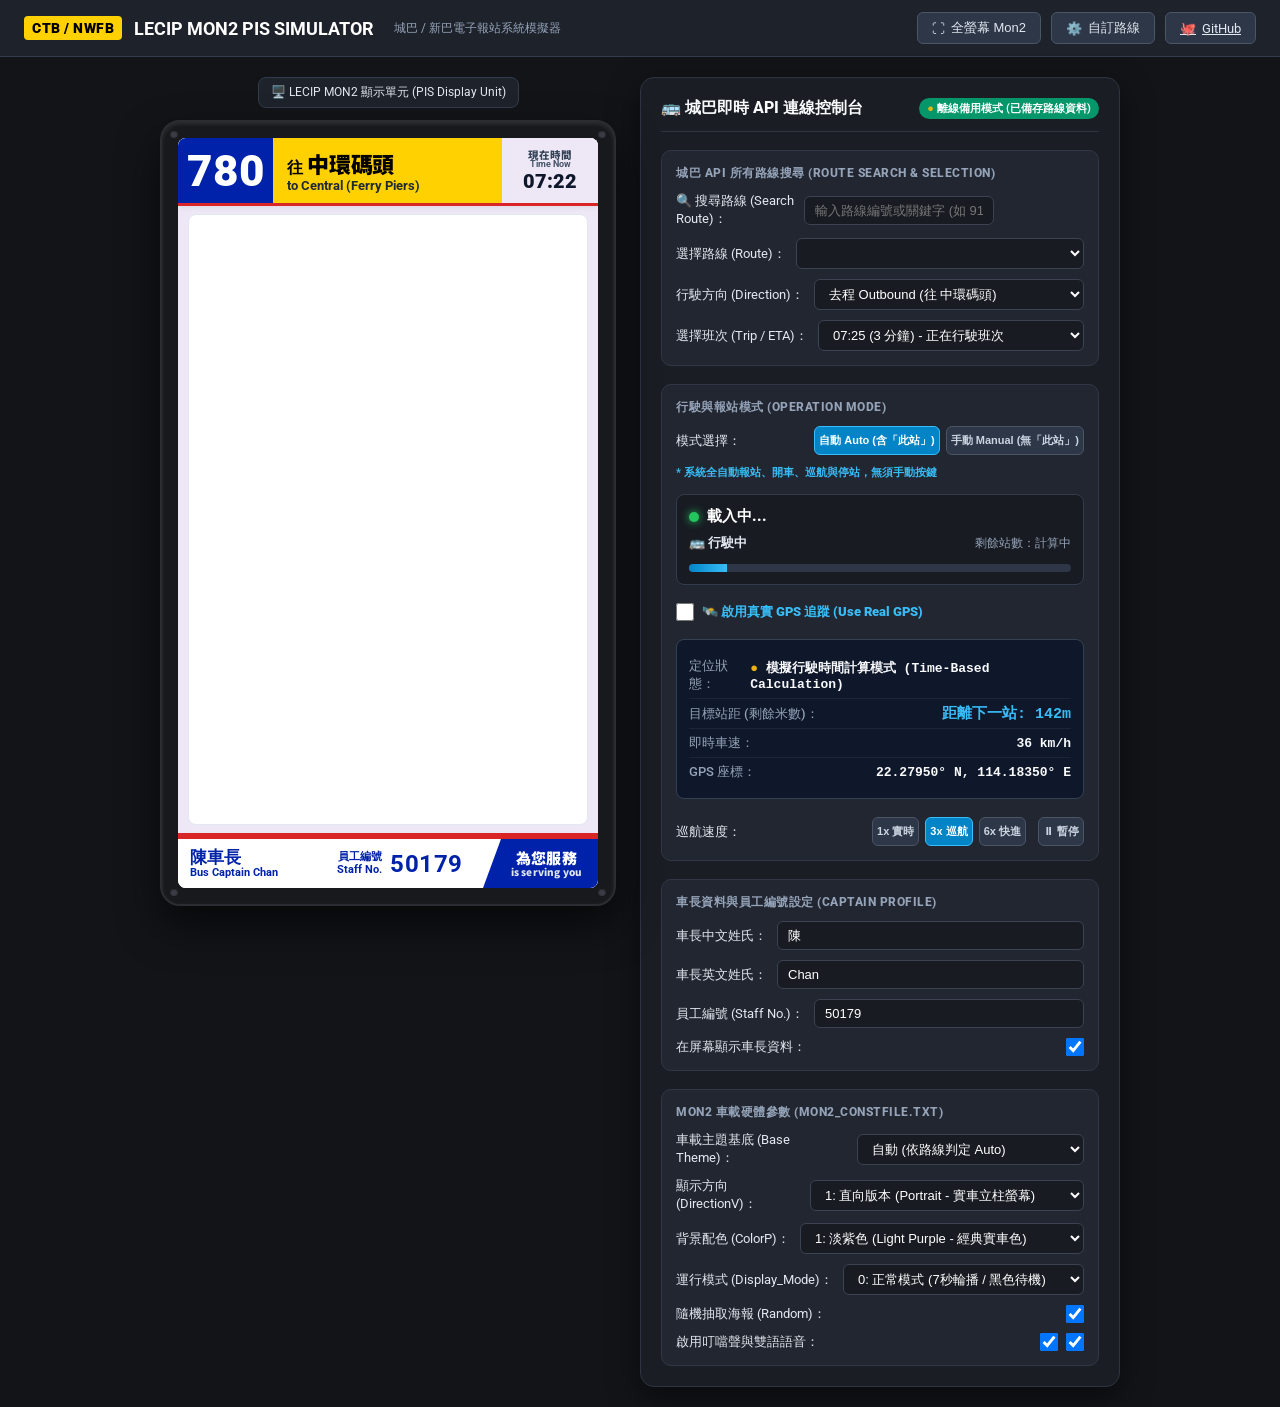
==== commit 10b7f98f: "Add files via upload" ====
--- a/index.html
+++ b/index.html
@@ -206,10 +206,8 @@
           <label for="ctrl-theme-base">車載主題基底 (Base Theme)：</label>
           <select id="ctrl-theme-base" class="form-select">
             <option value="auto" selected>自動 (依路線判定 Auto)</option>
-            <option value="cityflyer">Cityflyer 機場快線紅金基底 (Cityflyer Base)</option>
-            <option value="ctb">城巴市區藍黃基底 (Citybus Normal Base)</option>
-            <option value="nwfb">新巴市區橙綠基底 (NWFB Normal Base)</option>
-            <option value="rickshaw">人力車觀光紅金基底 (Rickshaw Base)</option>
+            <option value="ctb">城巴普通路線 (Citybus Normal)</option>
+            <option value="cityflyer">城巴機場快線 (Citybus Cityflyer)</option>
           </select>
         </div>
         <div class="form-row">
--- a/css/style.css
+++ b/css/style.css
@@ -4769,3 +4769,782 @@
 .mon2-frame.horizontal.mode-cityflyer .mode3-fare-base {
   border-color: var(--cityflyer-crimson) !important;
 }
+
+
+/* ==========================================================================
+   RESTORE SOLID BLUE NAVIGATION LINE (Where is line)
+   (Based on user uploaded vertical blue line assets 1.png - 9.png)
+   ========================================================================== */
+.ladder-layout-wrapper {
+  display: flex !important;
+  flex-direction: row !important;
+  height: 100% !important;
+  width: 100% !important;
+  background: #FFFFFF !important;
+  overflow: hidden !important;
+}
+
+/* 1. Solid Royal Blue Vertical Track Line (Where is line) */
+.ladder-nav-track-col {
+  width: 44px !important;
+  min-width: 44px !important;
+  background: #0022AA !important; /* Royal Blue Track Line */
+  display: flex !important;
+  flex-direction: column !important;
+  align-items: center !important;
+  margin: 0 0 0 8px !important;
+  padding: 4px 0 0 0 !important;
+  flex-shrink: 0 !important;
+  position: relative !important;
+  border-bottom-left-radius: 22px !important;
+  border-bottom-right-radius: 22px !important;
+}
+
+.mode-cityflyer .ladder-nav-track-col {
+  background: var(--cityflyer-crimson) !important;
+}
+
+.ladder-nav-track-col .track-bar-chevron {
+  width: 32px !important;
+  height: 22px !important;
+  background: #EA580C !important;
+  clip-path: polygon(0% 0%, 100% 0%, 100% 65%, 50% 100%, 0% 65%) !important;
+  margin-bottom: 2px !important;
+  flex-shrink: 0 !important;
+}
+
+.ladder-track-cell {
+  width: 100% !important;
+  flex: 1 !important;
+  display: flex !important;
+  align-items: center !important;
+  justify-content: center !important;
+  background: transparent !important;
+  margin: 0 !important;
+  padding: 0 !important;
+}
+
+.ladder-dots-cell {
+  min-height: 20px !important;
+  flex: 0.55 !important;
+}
+
+.ladder-track-cell .track-circle-active {
+  width: 26px !important;
+  height: 26px !important;
+  border-radius: 50% !important;
+  background: #FF0000 !important;
+  border: 2px solid #FFFFFF !important;
+  color: #FFFFFF !important;
+  font-size: 13px !important;
+  font-weight: 900 !important;
+}
+
+.ladder-track-cell .track-circle-arrived-green {
+  width: 26px !important;
+  height: 26px !important;
+  border-radius: 50% !important;
+  background: #16A34A !important;
+  border: 2px solid #FFFFFF !important;
+  color: #FFFFFF !important;
+  font-size: 13px !important;
+  font-weight: 900 !important;
+}
+
+.ladder-track-cell .track-circle-upcoming {
+  width: 26px !important;
+  height: 26px !important;
+  border-radius: 50% !important;
+  background: #FFFFFF !important;
+  border: 1.5px solid #94A3B8 !important;
+  color: #0022AA !important;
+  font-size: 12.5px !important;
+  font-weight: 900 !important;
+}
+
+.mode-cityflyer .ladder-track-cell .track-circle-upcoming {
+  color: var(--cityflyer-crimson) !important;
+}
+
+/* 2. Station Rows Column on the Right */
+.ladder-rows-col {
+  flex: 1 !important;
+  display: flex !important;
+  flex-direction: column !important;
+  height: 100% !important;
+  overflow: hidden !important;
+}
+
+.ladder-name-row {
+  display: flex !important;
+  align-items: center !important;
+  flex: 1 !important;
+  min-height: 38px !important;
+  padding: 0 10px 0 8px !important;
+  border-bottom: 1px solid rgba(0,0,0,0.06) !important;
+}
+
+.ladder-name-row.row-yellow {
+  background-color: #FFF04D !important;
+  color: #000000 !important;
+}
+
+.ladder-name-row.row-white {
+  background-color: #FFFFFF !important;
+  color: #000000 !important;
+}
+
+.ladder-name-row.row-current {
+  box-shadow: inset 0 0 0 2px #16A34A !important;
+}
+
+.ladder-name-row.row-dots-spacer {
+  min-height: 20px !important;
+  flex: 0.55 !important;
+  background: #FFFFFF !important;
+}
+
+
+/* ==========================================================================
+   CITYFLYER HORIZONTAL LAYOUT SPECIFICATIONS (A26 Photos 174057, 172754, etc.)
+   ========================================================================== */
+
+/* 1. Header: Red background with diagonal gold accent */
+.mon2-frame.horizontal.mode-cityflyer .mon2-header {
+  height: 72px !important;
+  min-height: 72px !important;
+  background: linear-gradient(115deg, #B70028 0%, #D8262C 48%, #EAB308 48.5%, #B70028 50%, #9E0020 100%) !important;
+  border-bottom: 3.5px solid #F59E0B !important;
+  display: flex !important;
+  align-items: stretch !important;
+  padding: 0 !important;
+}
+
+.mon2-frame.horizontal.mode-cityflyer .header-route-badge {
+  width: 125px !important;
+  min-width: 125px !important;
+  font-size: 50px !important;
+  font-weight: 900 !important;
+  background: transparent !important;
+  color: #FFFFFF !important;
+  display: flex !important;
+  align-items: center !important;
+  justify-content: center !important;
+  border: none !important;
+}
+
+.mon2-frame.horizontal.mode-cityflyer .header-dest-box {
+  background: transparent !important;
+  display: flex !important;
+  flex-direction: column !important;
+  justify-content: center !important;
+  padding-left: 6px !important;
+  min-width: 180px !important;
+}
+
+.mon2-frame.horizontal.mode-cityflyer .dest-zh {
+  color: #FFFFFF !important;
+  font-size: 24px !important;
+  font-weight: 900 !important;
+}
+
+.mon2-frame.horizontal.mode-cityflyer .dest-en {
+  color: #FFFFFF !important;
+  font-size: 13.5px !important;
+  font-weight: 700 !important;
+}
+
+/* 2. Mode 1 & 2 Horizontal: Red track line & Ice-blue row alternation (Photo 174057, 170753) */
+.mon2-frame.horizontal.mode-cityflyer .route-nav-track-col {
+  background: #B70028 !important;
+}
+
+.mon2-frame.horizontal.mode-cityflyer .trio-row-item:nth-child(odd) {
+  background-color: #CEE7FE !important;
+}
+
+.mon2-frame.horizontal.mode-cityflyer .trio-row-item:nth-child(even) {
+  background-color: #E6F3FD !important;
+}
+
+/* 3. Mode 5 Horizontal: Alternating White & Ice Blue with ETA column (Photo 170726, 170728) */
+.mon2-frame.horizontal.mode-cityflyer .ladder-nav-track-col {
+  background: #B70028 !important;
+}
+
+.mon2-frame.horizontal.mode-cityflyer .ladder-name-row.row-white {
+  background-color: #FFFFFF !important;
+}
+
+.mon2-frame.horizontal.mode-cityflyer .ladder-name-row.row-yellow {
+  background-color: #D6ECFC !important; /* Soft ice-blue for Cityflyer */
+  color: #000000 !important;
+}
+
+/* 4. Mode 3 Horizontal: Split Card (Photo 172754) */
+.mon2-frame.horizontal.mode-cityflyer .mode3-split-card {
+  display: flex !important;
+  flex-direction: row !important;
+  gap: 8px !important;
+  padding: 6px !important;
+  height: 100% !important;
+}
+
+.mon2-frame.horizontal.mode-cityflyer .mode3-top-stop-banner {
+  flex: 0.9 !important;
+  height: 100% !important;
+  border: 2px solid #CBD5E1 !important;
+  border-radius: 6px !important;
+  background: #FFFFFF !important;
+}
+
+.mon2-frame.horizontal.mode-cityflyer .mode3-fare-base {
+  flex: 1.1 !important;
+  height: 100% !important;
+  border: 2.5px solid #B70028 !important;
+  border-radius: 6px !important;
+  overflow: hidden !important;
+}
+
+
+/* ==========================================================================
+   CITYBUS NORMAL HORIZONTAL LAYOUT (Photos 930 & 933 Exact Alignment)
+   ========================================================================== */
+
+/* 1. Header: Blue route square, Yellow destination box, Yellow/Blue driver wedge, White time box */
+.mon2-frame.horizontal.mode-ctb .mon2-header {
+  height: 72px !important;
+  min-height: 72px !important;
+  background: #FFFFFF !important;
+  border-bottom: 3.5px solid var(--ctb-divider-red) !important;
+  display: flex !important;
+  align-items: stretch !important;
+  padding: 0 !important;
+}
+
+.mon2-frame.horizontal.mode-ctb .header-route-badge {
+  background: var(--ctb-royal-blue) !important;
+  color: #FFFFFF !important;
+  width: 120px !important;
+  min-width: 120px !important;
+  font-size: 52px !important;
+  font-weight: 900 !important;
+  display: flex !important;
+  align-items: center !important;
+  justify-content: center !important;
+  border: none !important;
+}
+
+.mon2-frame.horizontal.mode-ctb .header-dest-box {
+  background: var(--ctb-bright-yellow) !important;
+  padding: 4px 14px !important;
+  min-width: 220px !important;
+  display: flex !important;
+  flex-direction: column !important;
+  justify-content: center !important;
+}
+
+.mon2-frame.horizontal.mode-ctb .dest-zh {
+  color: #000000 !important;
+  font-size: 24px !important;
+  font-weight: 900 !important;
+}
+
+.mon2-frame.horizontal.mode-ctb .dest-en {
+  color: #1E293B !important;
+  font-size: 13.5px !important;
+  font-weight: 700 !important;
+}
+
+/* Driver Box with Yellow top and Blue bottom wedge as in photos 930 & 933 */
+.mon2-frame.horizontal.mode-ctb .header-driver-box {
+  background: var(--ctb-bright-yellow) !important;
+  flex: 1 !important;
+  display: flex !important;
+  flex-direction: column !important;
+  justify-content: space-between !important;
+  padding: 4px 12px 0 12px !important;
+  border: none !important;
+  position: relative !important;
+}
+
+.mon2-frame.horizontal.mode-ctb .h-driver-wrap {
+  display: flex !important;
+  justify-content: space-between !important;
+  align-items: center !important;
+  width: 100% !important;
+}
+
+.mon2-frame.horizontal.mode-ctb .h-driver-name-zh {
+  color: #0F172A !important;
+  font-size: 15px !important;
+  font-weight: 900 !important;
+}
+
+.mon2-frame.horizontal.mode-ctb .h-driver-name-en {
+  color: #334155 !important;
+  font-size: 11px !important;
+}
+
+.mon2-frame.horizontal.mode-ctb .h-id-label {
+  color: #334155 !important;
+  font-size: 11px !important;
+}
+
+.mon2-frame.horizontal.mode-ctb .h-id-num {
+  color: #0F172A !important;
+  font-size: 20px !important;
+  font-weight: 900 !important;
+}
+
+.mon2-frame.horizontal.mode-ctb .h-driver-col.col-motto {
+  background: var(--ctb-royal-blue) !important;
+  clip-path: polygon(14px 0%, 100% 0%, 100% 100%, 0% 100%) !important;
+  padding: 3px 18px 3px 22px !important;
+  margin-top: 2px !important;
+  margin-left: -12px !important;
+  margin-right: -12px !important;
+  display: flex !important;
+  flex-direction: row !important;
+  align-items: center !important;
+  justify-content: center !important;
+  gap: 8px !important;
+}
+
+.mon2-frame.horizontal.mode-ctb .h-motto-zh,
+.mon2-frame.horizontal.mode-ctb .h-motto-en {
+  color: #FFFFFF !important;
+  font-weight: 900 !important;
+  font-size: 12px !important;
+}
+
+/* Time Box on the far right */
+.mon2-frame.horizontal.mode-ctb .header-time-box {
+  width: 100px !important;
+  min-width: 100px !important;
+  background: #FFFFFF !important;
+  display: flex !important;
+  flex-direction: column !important;
+  align-items: center !important;
+  justify-content: center !important;
+  border-left: 1px solid #CBD5E1 !important;
+}
+
+/* 2. Horizontal Mode 1 & 2: Alternating White & Light Ice-Blue rows (Photo 193703, 081944) */
+.mon2-frame.horizontal.mode-ctb .route-nav-track-col {
+  background: var(--ctb-royal-blue) !important;
+}
+
+.mon2-frame.horizontal.mode-ctb .trio-row-item:nth-child(odd) {
+  background-color: #FFFFFF !important;
+}
+
+.mon2-frame.horizontal.mode-ctb .trio-row-item:nth-child(even) {
+  background-color: #D8ECFD !important; /* Soft Ice-Blue from real photo */
+}
+
+/* 3. Horizontal Mode 5: Alternating Yellow (#FFF04D) and White (#FFFFFF) (Photo cc28dd60) */
+.mon2-frame.horizontal.mode-ctb .ladder-nav-track-col {
+  background: var(--ctb-royal-blue) !important;
+}
+
+.mon2-frame.horizontal.mode-ctb .ladder-name-row.row-yellow {
+  background-color: #FFF04D !important;
+  color: #000000 !important;
+}
+
+.mon2-frame.horizontal.mode-ctb .ladder-name-row.row-white {
+  background-color: #FFFFFF !important;
+  color: #000000 !important;
+}
+
+/* 4. Horizontal Mode 3: 50/50 Split Screen (Photo 804ec7d8, 081416) */
+.mon2-frame.horizontal.mode-ctb .mode3-split-card {
+  display: flex !important;
+  flex-direction: row !important;
+  gap: 8px !important;
+  padding: 6px !important;
+  height: 100% !important;
+}
+
+.mon2-frame.horizontal.mode-ctb .mode3-top-stop-banner {
+  flex: 0.9 !important;
+  height: 100% !important;
+  border: 2px solid #CBD5E1 !important;
+  border-radius: 6px !important;
+  background: #FFFFFF !important;
+}
+
+.mon2-frame.horizontal.mode-ctb .mode3-fare-base {
+  flex: 1.1 !important;
+  height: 100% !important;
+  border: 2px solid var(--ctb-royal-blue) !important;
+  border-radius: 6px !important;
+  overflow: hidden !important;
+}
+
+
+/* ==========================================================================
+   USER REFINEMENTS:
+   1. 線條唔使咁粗 (Slimmer navigation track: 32px instead of 44px)
+   2. 嗰三粒點被擋住咗 (3 dots fully visible and unobstructed)
+   3. 取消總站卡片 (No [總站] / [Terminus] red tag)
+   4. 只保留城巴普通線與城巴機場快線 (Only Citybus Normal & Cityflyer)
+   ========================================================================== */
+
+/* 1. 線條唔使咁粗 (Slimmer Track Line) */
+.ladder-nav-track-col,
+.route-nav-track-col {
+  width: 32px !important;
+  min-width: 32px !important;
+  margin: 0 0 0 6px !important;
+  border-bottom-left-radius: 16px !important;
+  border-bottom-right-radius: 16px !important;
+}
+
+.ladder-track-cell {
+  width: 32px !important;
+  min-width: 32px !important;
+}
+
+/* Slimmer circles to fit refined track */
+.ladder-track-cell .track-circle-active,
+.ladder-track-cell .track-circle-arrived-green,
+.ladder-track-cell .track-circle-upcoming,
+.route-nav-track-col .track-circle-active,
+.route-nav-track-col .track-circle-arrived-green,
+.route-nav-track-col .track-circle-upcoming {
+  width: 23px !important;
+  height: 23px !important;
+  font-size: 11.5px !important;
+}
+
+.track-bar-chevron {
+  width: 24px !important;
+  height: 18px !important;
+}
+
+/* 2. 嗰三粒點被擋住咗 (3 dots unobstructed & clear) */
+.ladder-dots-cell {
+  height: 32px !important;
+  min-height: 32px !important;
+  flex: none !important;
+  display: flex !important;
+  align-items: center !important;
+  justify-content: center !important;
+  background: transparent !important;
+}
+
+.row-dots-spacer {
+  height: 32px !important;
+  min-height: 32px !important;
+  flex: none !important;
+  background: #FFFFFF !important;
+}
+
+.track-dots-group {
+  display: flex !important;
+  flex-direction: column !important;
+  align-items: center !important;
+  justify-content: center !important;
+  gap: 5px !important;
+  margin: 0 !important;
+  padding: 2px 0 !important;
+  z-index: 10 !important;
+}
+
+.track-dot {
+  width: 5.5px !important;
+  height: 5.5px !important;
+  border-radius: 50% !important;
+  background: #FFFFFF !important;
+  box-shadow: 0 1px 2px rgba(0,0,0,0.3) !important;
+  display: block !important;
+}
+
+/* 3. 取消總站卡片 (Completely eliminate [總站] / [Terminus] red tag) */
+.tag-term {
+  display: none !important;
+  visibility: hidden !important;
+}
+
+/* Refined station names spacing */
+.ladder-name-row {
+  padding-left: 8px !important;
+}
+
+.ladder-names-cell .ladder-zh-col {
+  font-size: 17.5px !important;
+}
+
+.ladder-names-cell .ladder-en-col {
+  font-size: 12px !important;
+}
+
+
+/* ==========================================================================
+   HORIZONTAL SCREEN: ENLARGED TOP HEADER (加大頂部 - 930 & A10 Photos 6fc273ae & 151656)
+   ========================================================================== */
+.mon2-frame.horizontal .mon2-header {
+  height: 90px !important;
+  min-height: 90px !important;
+  display: flex !important;
+  align-items: stretch !important;
+  padding: 0 !important;
+  border-bottom: 4px solid var(--ctb-divider-red) !important;
+}
+
+.mon2-frame.horizontal .mon2-main {
+  height: calc(100% - 90px) !important;
+}
+
+/* 1. 城巴普通路線 (Citybus Normal - Photo 6fc273ae: 930) */
+.mon2-frame.horizontal.mode-ctb .mon2-header {
+  background: #FFFFFF !important;
+  border-bottom: 4px solid #D92525 !important;
+}
+
+.mon2-frame.horizontal.mode-ctb .header-route-badge {
+  background: var(--ctb-royal-blue) !important;
+  color: #FFFFFF !important;
+  width: 140px !important;
+  min-width: 140px !important;
+  font-size: 58px !important;
+  font-weight: 900 !important;
+  display: flex !important;
+  align-items: center !important;
+  justify-content: center !important;
+  padding: 0 !important;
+}
+
+.mon2-frame.horizontal.mode-ctb .header-route-badge .route-num {
+  font-size: 58px !important;
+  line-height: 1 !important;
+}
+
+.mon2-frame.horizontal.mode-ctb .header-dest-box {
+  background: var(--ctb-bright-yellow) !important;
+  padding: 6px 18px !important;
+  min-width: 250px !important;
+  display: flex !important;
+  flex-direction: column !important;
+  justify-content: center !important;
+}
+
+.mon2-frame.horizontal.mode-ctb .dest-zh {
+  color: #000000 !important;
+  font-size: 28px !important;
+  font-weight: 900 !important;
+  letter-spacing: -0.01em !important;
+}
+
+.mon2-frame.horizontal.mode-ctb .dest-en {
+  color: #1E293B !important;
+  font-size: 15px !important;
+  font-weight: 700 !important;
+  line-height: 1.15 !important;
+  margin-top: 2px !important;
+}
+
+/* Normal Header Driver Box: Yellow top with blue bottom wedge */
+.mon2-frame.horizontal.mode-ctb .header-driver-box {
+  background: var(--ctb-bright-yellow) !important;
+  flex: 1 !important;
+  display: flex !important;
+  flex-direction: column !important;
+  justify-content: space-between !important;
+  padding: 6px 14px 0 14px !important;
+  border: none !important;
+  position: relative !important;
+}
+
+.mon2-frame.horizontal.mode-ctb .h-driver-wrap {
+  display: flex !important;
+  justify-content: space-between !important;
+  align-items: center !important;
+  width: 100% !important;
+}
+
+.mon2-frame.horizontal.mode-ctb .h-driver-name-zh {
+  color: #000000 !important;
+  font-size: 17px !important;
+  font-weight: 900 !important;
+}
+
+.mon2-frame.horizontal.mode-ctb .h-driver-name-en {
+  color: #334155 !important;
+  font-size: 12px !important;
+  font-weight: 700 !important;
+}
+
+.mon2-frame.horizontal.mode-ctb .h-id-label {
+  color: #334155 !important;
+  font-size: 12px !important;
+  font-weight: 700 !important;
+}
+
+.mon2-frame.horizontal.mode-ctb .h-id-num {
+  color: #000000 !important;
+  font-size: 24px !important;
+  font-weight: 900 !important;
+}
+
+.mon2-frame.horizontal.mode-ctb .h-driver-col.col-motto {
+  background: var(--ctb-royal-blue) !important;
+  clip-path: polygon(16px 0%, 100% 0%, 100% 100%, 0% 100%) !important;
+  padding: 4px 22px !important;
+  margin-top: 2px !important;
+  margin-left: -14px !important;
+  margin-right: -14px !important;
+  display: flex !important;
+  align-items: center !important;
+  justify-content: center !important;
+  gap: 10px !important;
+}
+
+.mon2-frame.horizontal.mode-ctb .h-motto-zh,
+.mon2-frame.horizontal.mode-ctb .h-motto-en {
+  color: #FFFFFF !important;
+  font-weight: 900 !important;
+  font-size: 13.5px !important;
+}
+
+/* Time box on the far right */
+.mon2-frame.horizontal.mode-ctb .header-time-box {
+  width: 115px !important;
+  min-width: 115px !important;
+  background: #FFFFFF !important;
+  border-left: 1.5px solid #CBD5E1 !important;
+  padding: 4px 8px !important;
+}
+
+.mon2-frame.horizontal.mode-ctb .time-label-zh {
+  font-size: 12px !important;
+}
+
+.mon2-frame.horizontal.mode-ctb .time-label-en {
+  font-size: 10.5px !important;
+}
+
+.mon2-frame.horizontal.mode-ctb .time-value {
+  font-size: 25px !important;
+  font-weight: 900 !important;
+}
+
+/* 2. 城巴機場快線 (Cityflyer - Photo IMG_20260207_151656: A10) */
+.mon2-frame.horizontal.mode-cityflyer .mon2-header {
+  height: 90px !important;
+  min-height: 90px !important;
+  background: linear-gradient(112deg, #D8262C 0%, #B70028 46%, #EAB308 46.5%, #B70028 48.5%, #9E0020 100%) !important;
+  border-bottom: 4px solid #F59E0B !important;
+}
+
+.mon2-frame.horizontal.mode-cityflyer .header-route-badge {
+  width: 140px !important;
+  min-width: 140px !important;
+  font-size: 58px !important;
+  font-weight: 900 !important;
+  background: transparent !important;
+  color: #FFFFFF !important;
+  border: none !important;
+}
+
+.mon2-frame.horizontal.mode-cityflyer .header-route-badge .route-num {
+  font-size: 58px !important;
+  line-height: 1 !important;
+}
+
+.mon2-frame.horizontal.mode-cityflyer .header-dest-box {
+  background: transparent !important;
+  padding: 6px 16px !important;
+  min-width: 240px !important;
+  display: flex !important;
+  flex-direction: column !important;
+  justify-content: center !important;
+}
+
+.mon2-frame.horizontal.mode-cityflyer .dest-zh {
+  color: #FFFFFF !important;
+  font-size: 28px !important;
+  font-weight: 900 !important;
+}
+
+.mon2-frame.horizontal.mode-cityflyer .dest-en {
+  color: #FFFFFF !important;
+  font-size: 15px !important;
+  font-weight: 700 !important;
+  margin-top: 2px !important;
+}
+
+/* Cityflyer Header Driver Box */
+.mon2-frame.horizontal.mode-cityflyer .header-driver-box {
+  background: transparent !important;
+  flex: 1 !important;
+  display: flex !important;
+  align-items: center !important;
+  justify-content: space-around !important;
+  padding: 0 16px !important;
+  border: none !important;
+}
+
+.mon2-frame.horizontal.mode-cityflyer .h-driver-wrap {
+  display: flex !important;
+  align-items: center !important;
+  justify-content: space-around !important;
+  width: 100% !important;
+}
+
+.mon2-frame.horizontal.mode-cityflyer .h-driver-name-zh {
+  font-size: 17px !important;
+  font-weight: 900 !important;
+  color: #FFFFFF !important;
+}
+
+.mon2-frame.horizontal.mode-cityflyer .h-driver-name-en {
+  font-size: 12px !important;
+  color: #FEE2E2 !important;
+}
+
+.mon2-frame.horizontal.mode-cityflyer .h-motto-zh {
+  font-size: 15px !important;
+  font-weight: 900 !important;
+  color: #FDE047 !important; /* Gold text */
+}
+
+.mon2-frame.horizontal.mode-cityflyer .h-motto-en {
+  font-size: 11.5px !important;
+  color: #FDE047 !important;
+}
+
+.mon2-frame.horizontal.mode-cityflyer .h-id-label {
+  font-size: 12px !important;
+  color: #FFFFFF !important;
+  font-weight: 700 !important;
+}
+
+.mon2-frame.horizontal.mode-cityflyer .h-id-num {
+  font-size: 26px !important;
+  font-weight: 900 !important;
+  color: #FFFFFF !important;
+}
+
+.mon2-frame.horizontal.mode-cityflyer .header-time-box {
+  width: 115px !important;
+  min-width: 115px !important;
+  background: #F1F5F9 !important;
+  border-left: 1.5px solid #CBD5E1 !important;
+  padding: 4px 8px !important;
+}
+
+.mon2-frame.horizontal.mode-cityflyer .time-label-zh {
+  font-size: 12px !important;
+}
+
+.mon2-frame.horizontal.mode-cityflyer .time-label-en {
+  font-size: 10.5px !important;
+}
+
+.mon2-frame.horizontal.mode-cityflyer .time-value {
+  font-size: 25px !important;
+  font-weight: 900 !important;
+}
